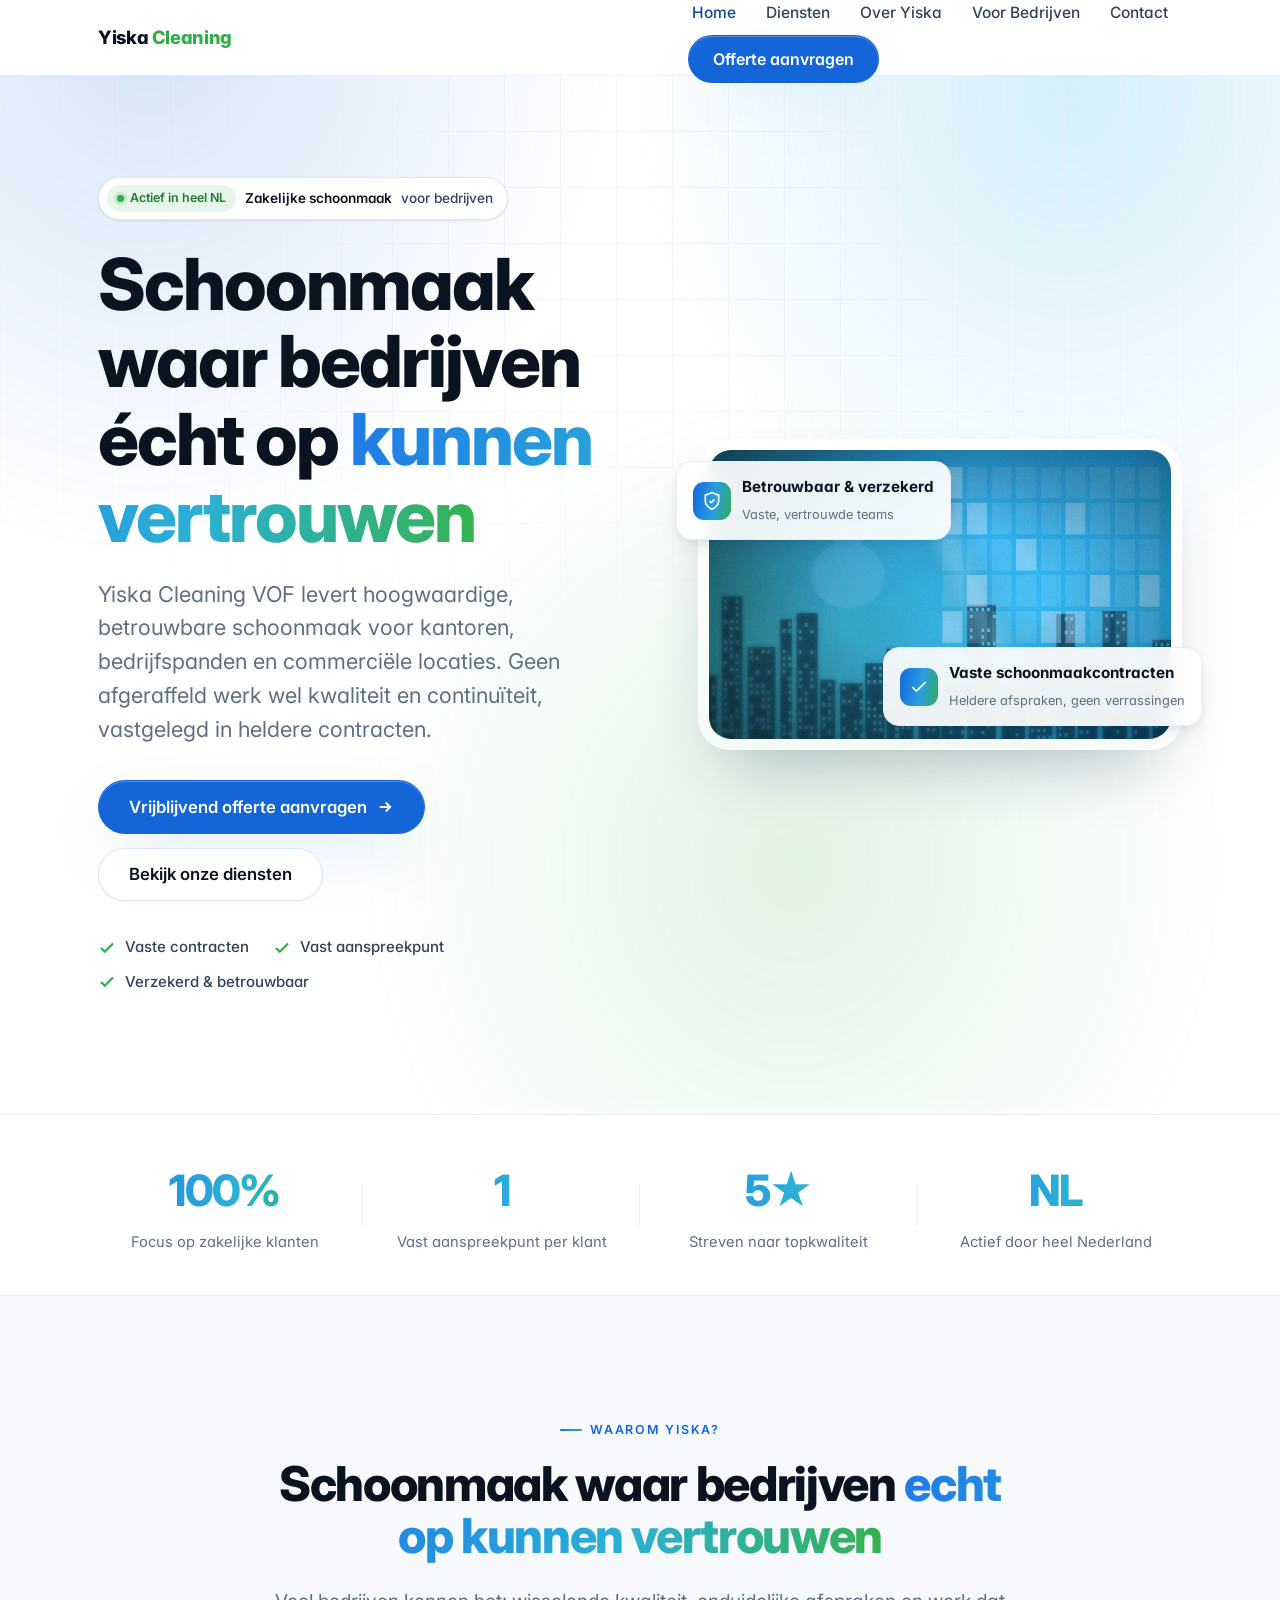
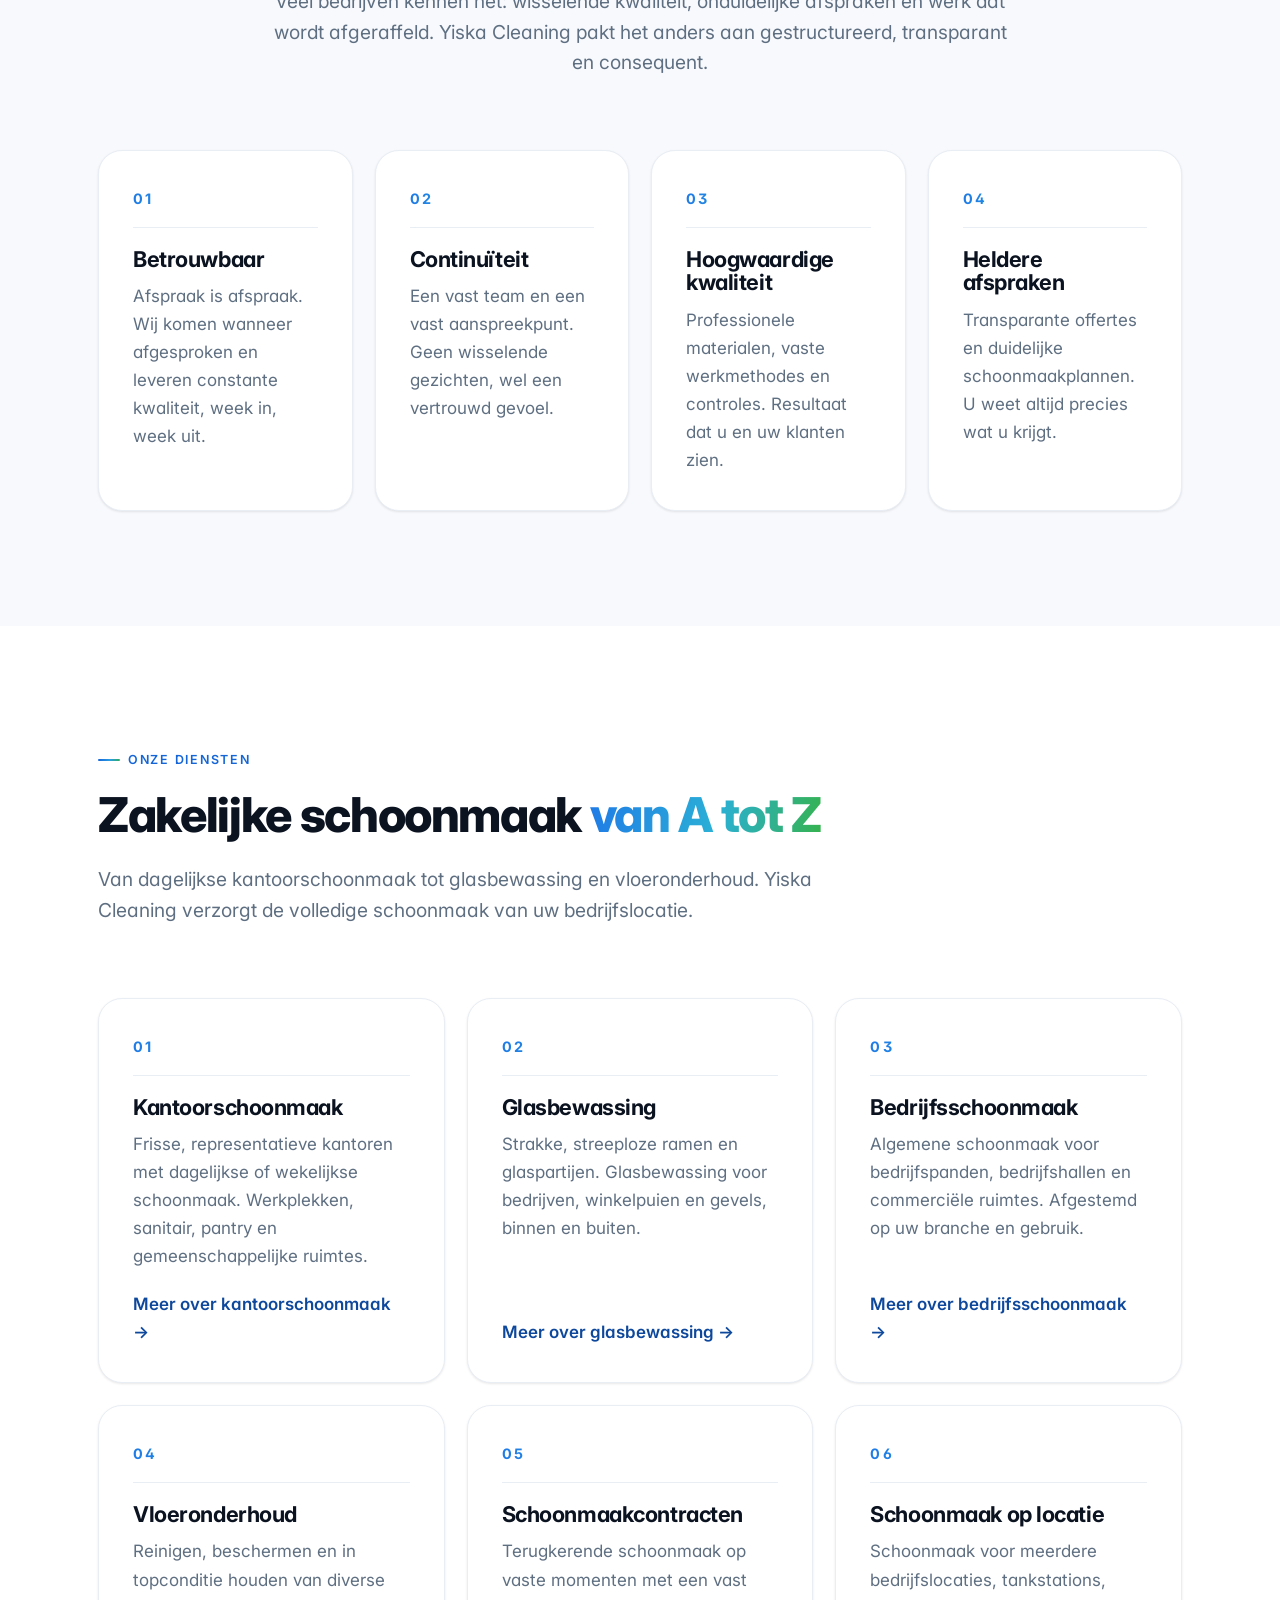
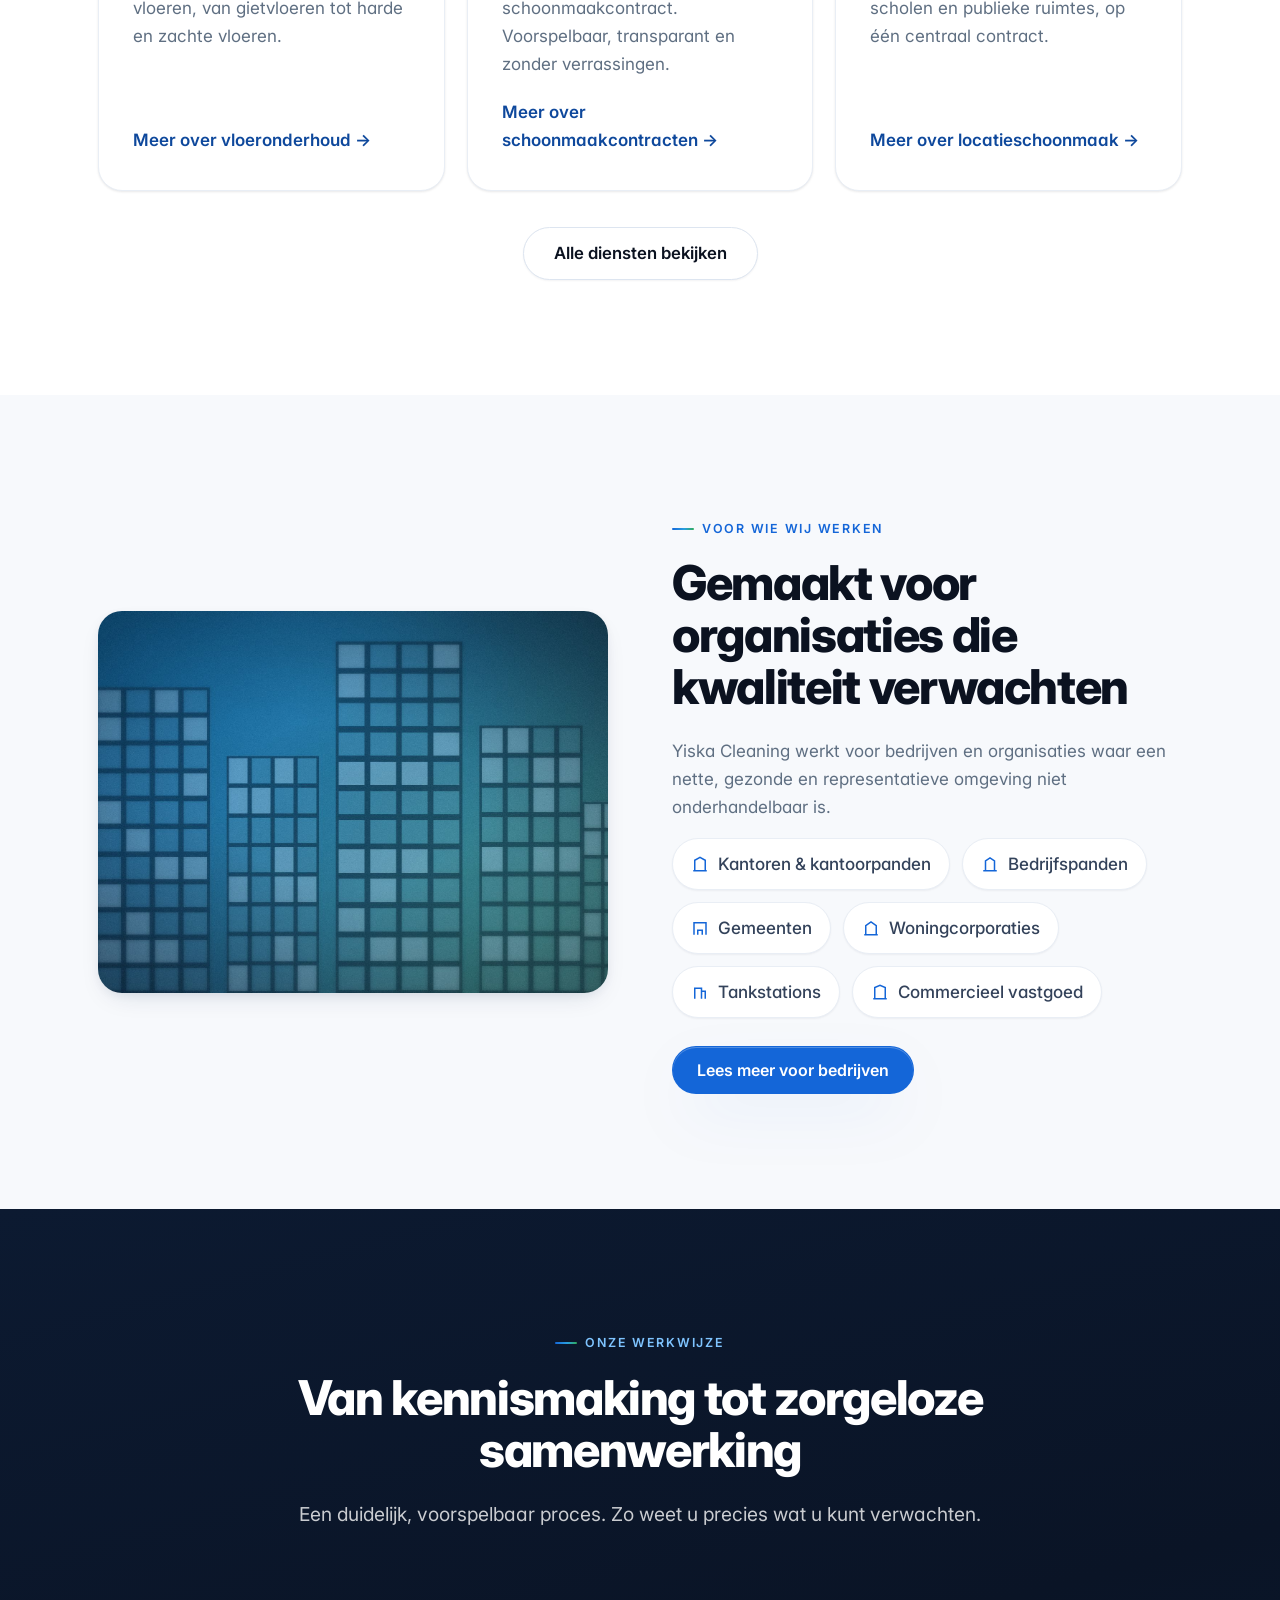
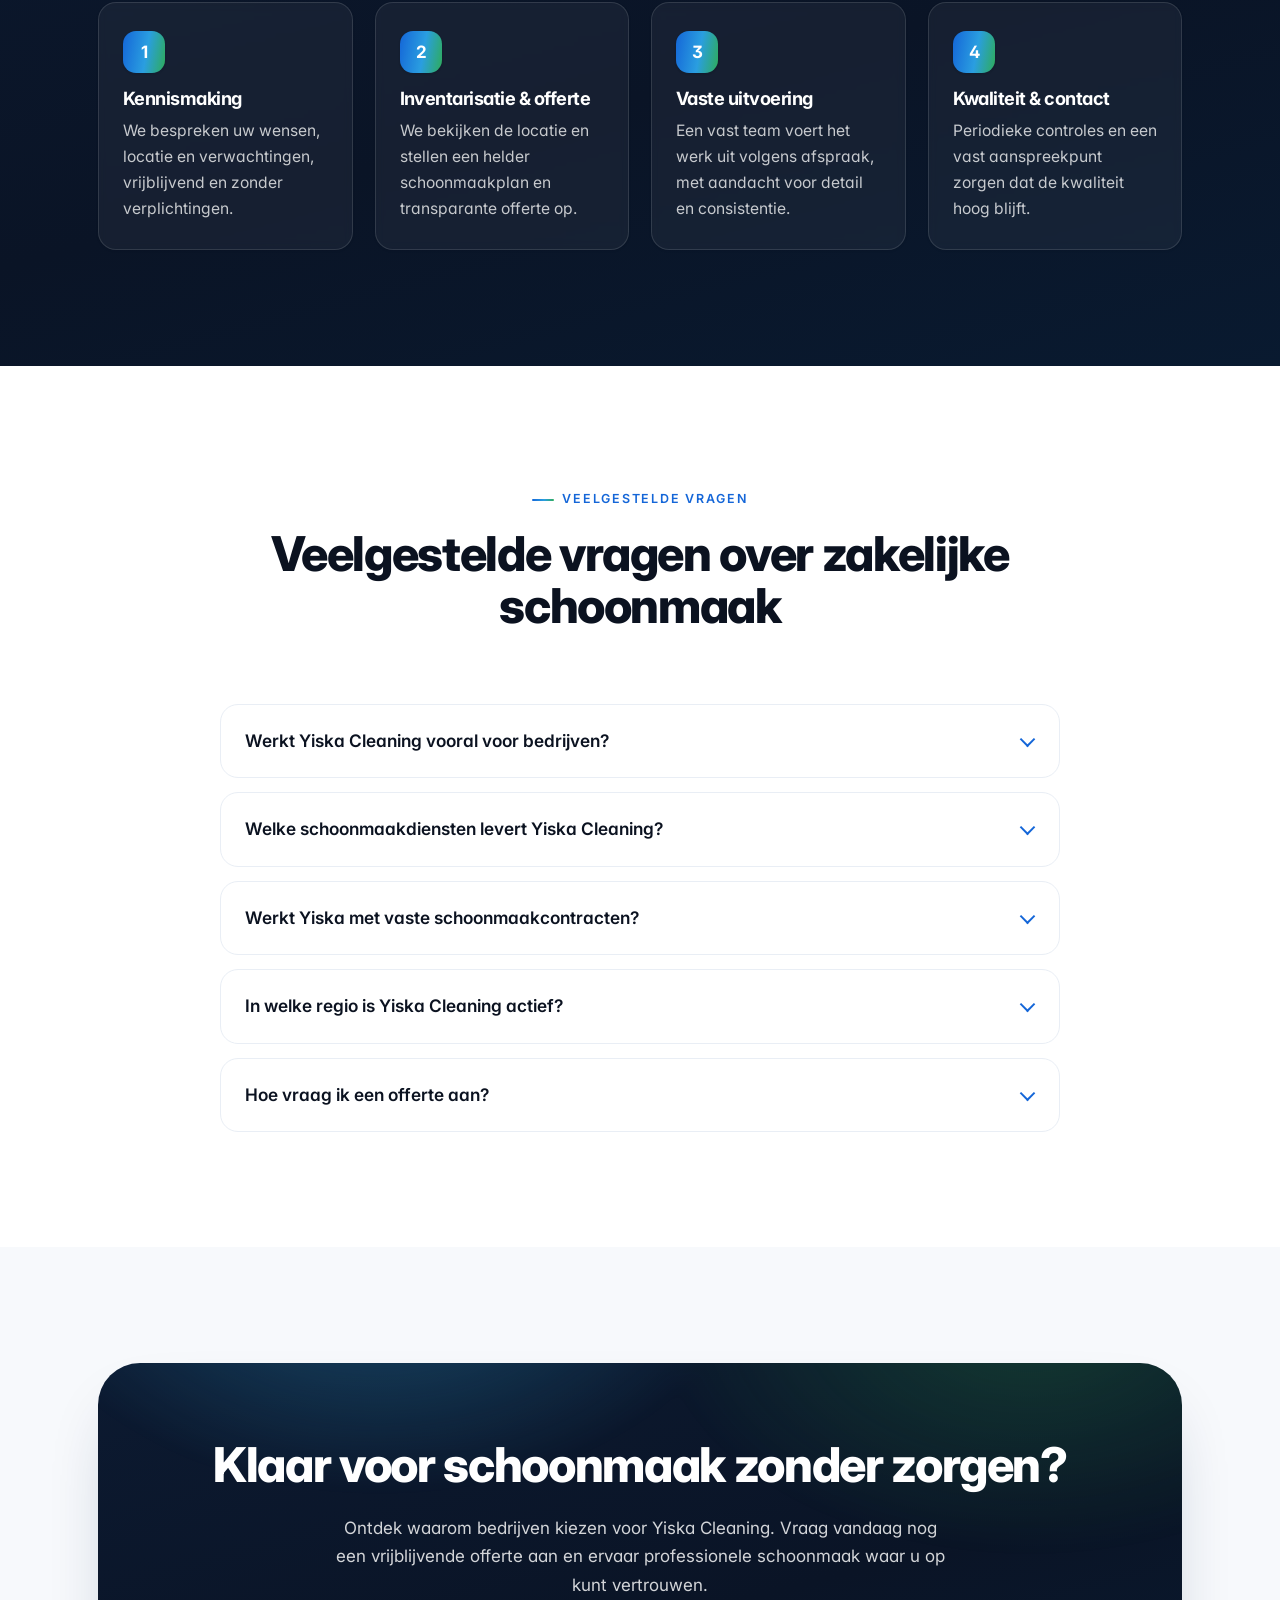
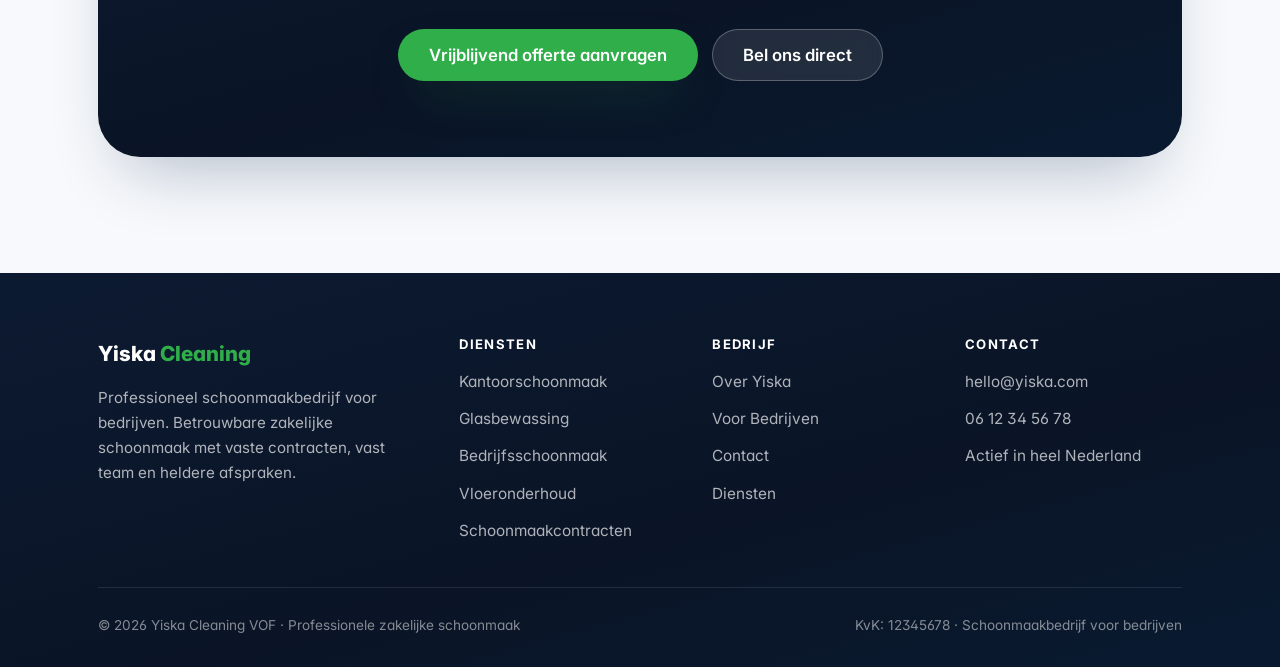
==== index.html @ 1f6ccd26 "Homepage: iconloze, premium redesign van Waarom Yiska + Onze Diensten - Alle iconen, illustraties en" ====
<!DOCTYPE html>
<html lang="nl">
<head>
  <meta charset="utf-8" />
  <meta name="viewport" content="width=device-width, initial-scale=1" />
  <script>document.documentElement.classList.add("js")</script>
  <title>Yiska Cleaning VOF | Professioneel schoonmaakbedrijf voor bedrijven</title>
  <meta name="description" content="Yiska Cleaning VOF is een professioneel schoonmaakbedrijf voor bedrijven. Betrouwbare kantoorschoonmaak, glasbewassing en zakelijke schoonmaak met vaste schoonmaakcontracten. Geen afgeraffeld werk, gewoon kwaliteit waar bedrijven op kunnen vertrouwen." />
  <link rel="canonical" href="https://yiska.com/" />
  <meta name="robots" content="index, follow" />
  <meta name="theme-color" content="#06223d" />

  <!-- Open Graph / social -->
  <meta property="og:type" content="website" />
  <meta property="og:locale" content="nl_NL" />
  <meta property="og:site_name" content="Yiska Cleaning VOF" />
  <meta property="og:title" content="Yiska Cleaning VOF | Professioneel schoonmaakbedrijf voor bedrijven" />
  <meta property="og:description" content="Betrouwbare zakelijke schoonmaak voor kantoren, bedrijfspanden en commerciële locaties. Kantoorschoonmaak, glasbewassing en vaste schoonmaakcontracten." />
  <meta property="og:url" content="https://yiska.com/" />
  <meta property="og:image" content="https://yiska.com/assets/images/logo.png" />
  <meta name="twitter:card" content="summary_large_image" />

  <link rel="icon" href="assets/images/favicon.svg" type="image/svg+xml" />
  <link rel="icon" href="assets/images/favicon.ico" sizes="any" />
  <link rel="apple-touch-icon" href="assets/images/apple-touch-icon.png" />
  <link rel="preconnect" href="https://fonts.googleapis.com" />
  <link rel="preconnect" href="https://fonts.gstatic.com" crossorigin />
  <link rel="stylesheet" href="https://fonts.googleapis.com/css2?family=Inter:wght@400;500;600;700;800&display=swap" />
  <link rel="stylesheet" href="assets/css/styles.css" />

  <!-- Structured data: cleaning company (LocalBusiness) -->
  <script type="application/ld+json">
  {
    "@context": "https://schema.org",
    "@type": "CleaningService",
    "@id": "https://yiska.com/#organization",
    "name": "Yiska Cleaning VOF",
    "alternateName": "Yiska Cleaning",
    "description": "Professioneel schoonmaakbedrijf voor bedrijven. Yiska Cleaning VOF verzorgt kantoorschoonmaak, glasbewassing, bedrijfsschoonmaak en vaste schoonmaakcontracten voor kantoren, bedrijfspanden, gemeenten, woningcorporaties en tankstations.",
    "url": "https://yiska.com/",
    "logo": "https://yiska.com/assets/images/logo.png",
    "image": "https://yiska.com/assets/images/logo.png",
    "email": "hello@yiska.com",
    "telephone": "+31612345678",
    "priceRange": "€€",
    "areaServed": { "@type": "Country", "name": "Nederland" },
    "knowsLanguage": ["nl"],
    "address": {
      "@type": "PostalAddress",
      "addressCountry": "NL",
      "addressLocality": "Nederland"
    },
    "serviceType": [
      "Kantoorschoonmaak",
      "Glasbewassing",
      "Bedrijfsschoonmaak",
      "Schoonmaakcontract",
      "Zakelijke schoonmaak"
    ],
    "hasOfferCatalog": {
      "@type": "OfferCatalog",
      "name": "Zakelijke schoonmaakdiensten",
      "itemListElement": [
        { "@type": "Offer", "itemOffered": { "@type": "Service", "name": "Kantoorschoonmaak" } },
        { "@type": "Offer", "itemOffered": { "@type": "Service", "name": "Glasbewassing voor bedrijven" } },
        { "@type": "Offer", "itemOffered": { "@type": "Service", "name": "Bedrijfsschoonmaak" } },
        { "@type": "Offer", "itemOffered": { "@type": "Service", "name": "Vaste schoonmaakcontracten" } }
      ]
    }
  }
  </script>

  <!-- Structured data: FAQ -->
  <script type="application/ld+json">
  {
    "@context": "https://schema.org",
    "@type": "FAQPage",
    "mainEntity": [
      {
        "@type": "Question",
        "name": "Werkt Yiska Cleaning vooral voor bedrijven?",
        "acceptedAnswer": { "@type": "Answer", "text": "Ja. Yiska Cleaning VOF is gespecialiseerd in zakelijke schoonmaak. Wij werken voor kantoren, bedrijfspanden, gemeenten, woningcorporaties, tankstations en commerciële locaties die structurele, betrouwbare schoonmaak nodig hebben." }
      },
      {
        "@type": "Question",
        "name": "Welke schoonmaakdiensten levert Yiska Cleaning?",
        "acceptedAnswer": { "@type": "Answer", "text": "Onze kerndiensten zijn kantoorschoonmaak, glasbewassing voor bedrijven, algemene bedrijfsschoonmaak, vloeronderhoud en terugkerende schoonmaak op basis van een vast schoonmaakcontract." }
      },
      {
        "@type": "Question",
        "name": "Werkt Yiska met vaste schoonmaakcontracten?",
        "acceptedAnswer": { "@type": "Answer", "text": "Ja. Wij richten ons op langdurige samenwerkingen met vaste schoonmaakcontracten, een vast aanspreekpunt en een vast team, zodat de kwaliteit en continuïteit gewaarborgd blijven." }
      },
      {
        "@type": "Question",
        "name": "In welke regio is Yiska Cleaning actief?",
        "acceptedAnswer": { "@type": "Answer", "text": "Yiska Cleaning VOF is actief in heel Nederland en bedient bedrijven en organisaties op meerdere locaties. Neem contact op voor de beschikbaarheid in uw regio." }
      },
      {
        "@type": "Question",
        "name": "Hoe vraag ik een offerte aan bij Yiska Cleaning?",
        "acceptedAnswer": { "@type": "Answer", "text": "U vraagt vrijblijvend een offerte aan via het contactformulier, per e-mail of telefonisch. Wij plannen een gratis inventarisatie op locatie en stellen een passend schoonmaakplan en heldere offerte op." }
      }
    ]
  }
  </script>
</head>
<body>
  <a class="skip-link" href="#main">Direct naar inhoud</a>

  <!-- ===== Header ===== -->
  <header class="site-header">
    <nav class="nav container" aria-label="Hoofdnavigatie">
      <a class="nav__brand" href="index.html" aria-label="Yiska Cleaning VOF, home">
        <img src="assets/images/logo.png" alt="Yiska Cleaning VOF, schoonmaakbedrijf voor bedrijven" data-fallback="#brand-fb" decoding="async" />
        <span class="nav__brand-fallback" id="brand-fb" style="display:none">Yiska <span>Cleaning</span></span>
      </a>
      <button class="nav__toggle" aria-expanded="false" aria-controls="nav-menu" aria-label="Menu openen">
        <span></span><span></span><span></span>
      </button>
      <div class="nav__menu" id="nav-menu">
        <ul class="nav__links">
          <li><a href="index.html" aria-current="page">Home</a></li>
          <li><a href="diensten.html">Diensten</a></li>
          <li><a href="over-yiska.html">Over Yiska</a></li>
          <li><a href="voor-bedrijven.html">Voor Bedrijven</a></li>
          <li><a href="contact.html">Contact</a></li>
        </ul>
        <div class="nav__cta"><a class="btn btn--primary" href="contact.html">Offerte aanvragen</a></div>
      </div>
    </nav>
  </header>

  <main id="main">
    <!-- ===== Hero ===== -->
    <section class="hero">
      <div class="container hero__grid">
        <div class="hero__copy reveal">
          <span class="badge"><span class="badge__dot">Actief in heel NL</span> <b>Zakelijke schoonmaak</b> voor bedrijven</span>
          <h1 class="hero__title">Schoonmaak waar bedrijven écht op <span class="grad-text">kunnen vertrouwen</span></h1>
          <p class="hero__sub">Yiska Cleaning VOF levert hoogwaardige, betrouwbare schoonmaak voor kantoren, bedrijfspanden en commerciële locaties. Geen afgeraffeld werk wel kwaliteit en continuïteit, vastgelegd in heldere contracten.</p>
          <div class="hero__cta btn-row">
            <a class="btn btn--primary btn--lg" href="contact.html">Vrijblijvend offerte aanvragen <svg class="arrow" width="18" height="18" viewBox="0 0 24 24" fill="none" stroke="currentColor" stroke-width="2.4"><path d="M5 12h14M13 6l6 6-6 6"/></svg></a>
            <a class="btn btn--ghost btn--lg" href="diensten.html">Bekijk onze diensten</a>
          </div>
          <ul class="hero__trust">
            <li><svg width="18" height="18" viewBox="0 0 24 24" fill="none" stroke="currentColor" stroke-width="3"><path d="M20 6 9 17l-5-5"/></svg> Vaste contracten</li>
            <li><svg width="18" height="18" viewBox="0 0 24 24" fill="none" stroke="currentColor" stroke-width="3"><path d="M20 6 9 17l-5-5"/></svg> Vast aanspreekpunt</li>
            <li><svg width="18" height="18" viewBox="0 0 24 24" fill="none" stroke="currentColor" stroke-width="3"><path d="M20 6 9 17l-5-5"/></svg> Verzekerd &amp; betrouwbaar</li>
          </ul>
        </div>
        <div class="hero__media reveal" data-delay="1">
          <div class="hero__frame media">
            <!-- TEMPORARY IMAGE - REPLACE WITH FINAL YISKA PHOTO -->
            <img src="assets/images/hero-placeholder.jpg" alt="Professionele zakelijke schoonmaak door Yiska Cleaning, glasbewassing en gevelonderhoud" data-fallback="#hero-ph" width="1920" height="1200" />
            <div class="ph" id="hero-ph" role="img" aria-label="Glasbewassing door Yiska Cleaning">
              <div class="ph__inner">
                <svg class="ph__drop" viewBox="0 0 24 24" fill="currentColor"><path d="M12 2s7 7.6 7 12.5A7 7 0 0 1 5 14.5C5 9.6 12 2 12 2z"/></svg>
                <span class="ph__label">Glasbewassing voor bedrijven</span>
              </div>
            </div>
          </div>
          <div class="float-chip float-chip--tl">
            <span class="ic"><svg width="20" height="20" viewBox="0 0 24 24" fill="none" stroke="currentColor" stroke-width="2"><path d="M12 22s8-4 8-10V5l-8-3-8 3v7c0 6 8 10 8 10z"/><path d="m9 12 2 2 4-4"/></svg></span>
            <div><strong>Betrouwbaar &amp; verzekerd</strong><span>Vaste, vertrouwde teams</span></div>
          </div>
          <div class="float-chip float-chip--br">
            <span class="ic"><svg width="20" height="20" viewBox="0 0 24 24" fill="none" stroke="currentColor" stroke-width="2"><path d="M20 6 9 17l-5-5"/></svg></span>
            <div><strong>Vaste schoonmaakcontracten</strong><span>Heldere afspraken, geen verrassingen</span></div>
          </div>
        </div>
      </div>
    </section>

    <!-- ===== Trust bar ===== -->
    <section class="trustbar" aria-label="Yiska in cijfers">
      <div class="container trustbar__grid">
        <div class="reveal"><div class="trustbar__num">100%</div><div class="trustbar__label">Focus op zakelijke klanten</div></div>
        <div class="reveal"><div class="trustbar__num">1</div><div class="trustbar__label">Vast aanspreekpunt per klant</div></div>
        <div class="reveal"><div class="trustbar__num">5★</div><div class="trustbar__label">Streven naar topkwaliteit</div></div>
        <div class="reveal"><div class="trustbar__num">NL</div><div class="trustbar__label">Actief door heel Nederland</div></div>
      </div>
    </section>

    <!-- ===== Waarom Yiska ===== -->
    <section class="section section--soft" aria-labelledby="waarom-h">
      <div class="container">
        <div class="section-head center reveal">
          <span class="eyebrow">Waarom Yiska?</span>
          <h2 id="waarom-h">Schoonmaak waar bedrijven <span class="grad-text">echt op kunnen vertrouwen</span></h2>
          <p class="lead">Veel bedrijven kennen het: wisselende kwaliteit, onduidelijke afspraken en werk dat wordt afgeraffeld. Yiska Cleaning pakt het anders aan gestructureerd, transparant en consequent.</p>
        </div>
        <div class="grid grid--4">
          <article class="card card--index reveal">
            <span class="card__index">01</span>
            <h3>Betrouwbaar</h3>
            <p>Afspraak is afspraak. Wij komen wanneer afgesproken en leveren constante kwaliteit, week in, week uit.</p>
          </article>
          <article class="card card--index reveal" data-delay="1">
            <span class="card__index">02</span>
            <h3>Continuïteit</h3>
            <p>Een vast team en een vast aanspreekpunt. Geen wisselende gezichten, wel een vertrouwd gevoel.</p>
          </article>
          <article class="card card--index reveal" data-delay="2">
            <span class="card__index">03</span>
            <h3>Hoogwaardige kwaliteit</h3>
            <p>Professionele materialen, vaste werkmethodes en controles. Resultaat dat u en uw klanten zien.</p>
          </article>
          <article class="card card--index reveal" data-delay="3">
            <span class="card__index">04</span>
            <h3>Heldere afspraken</h3>
            <p>Transparante offertes en duidelijke schoonmaakplannen. U weet altijd precies wat u krijgt.</p>
          </article>
        </div>
      </div>
    </section>

    <!-- ===== Diensten overzicht ===== -->
    <section class="section" aria-labelledby="diensten-h">
      <div class="container">
        <div class="section-head reveal">
          <span class="eyebrow">Onze diensten</span>
          <h2 id="diensten-h">Zakelijke schoonmaak <span class="grad-text">van A tot Z</span></h2>
          <p class="lead">Van dagelijkse kantoorschoonmaak tot glasbewassing en vloeronderhoud. Yiska Cleaning verzorgt de volledige schoonmaak van uw bedrijfslocatie.</p>
        </div>
        <div class="grid grid--3">
          <article class="card card--index reveal">
            <span class="card__index">01</span>
            <h3>Kantoorschoonmaak</h3>
            <p>Frisse, representatieve kantoren met dagelijkse of wekelijkse schoonmaak. Werkplekken, sanitair, pantry en gemeenschappelijke ruimtes.</p>
            <p class="card__more"><a href="diensten.html#kantoorschoonmaak">Meer over kantoorschoonmaak →</a></p>
          </article>
          <article class="card card--index reveal" data-delay="1">
            <span class="card__index">02</span>
            <h3>Glasbewassing</h3>
            <p>Strakke, streeploze ramen en glaspartijen. Glasbewassing voor bedrijven, winkelpuien en gevels, binnen en buiten.</p>
            <p class="card__more"><a href="diensten.html#glasbewassing">Meer over glasbewassing →</a></p>
          </article>
          <article class="card card--index reveal" data-delay="2">
            <span class="card__index">03</span>
            <h3>Bedrijfsschoonmaak</h3>
            <p>Algemene schoonmaak voor bedrijfspanden, bedrijfshallen en commerciële ruimtes. Afgestemd op uw branche en gebruik.</p>
            <p class="card__more"><a href="diensten.html#bedrijfsschoonmaak">Meer over bedrijfsschoonmaak →</a></p>
          </article>
          <article class="card card--index reveal">
            <span class="card__index">04</span>
            <h3>Vloeronderhoud</h3>
            <p>Reinigen, beschermen en in topconditie houden van diverse vloeren, van gietvloeren tot harde en zachte vloeren.</p>
            <p class="card__more"><a href="diensten.html#vloeronderhoud">Meer over vloeronderhoud →</a></p>
          </article>
          <article class="card card--index reveal" data-delay="1">
            <span class="card__index">05</span>
            <h3>Schoonmaakcontracten</h3>
            <p>Terugkerende schoonmaak op vaste momenten met een vast schoonmaakcontract. Voorspelbaar, transparant en zonder verrassingen.</p>
            <p class="card__more"><a href="diensten.html#schoonmaakcontract">Meer over schoonmaakcontracten →</a></p>
          </article>
          <article class="card card--index reveal" data-delay="2">
            <span class="card__index">06</span>
            <h3>Schoonmaak op locatie</h3>
            <p>Schoonmaak voor meerdere bedrijfslocaties, tankstations, scholen en publieke ruimtes, op één centraal contract.</p>
            <p class="card__more"><a href="diensten.html#locaties">Meer over locatieschoonmaak →</a></p>
          </article>
        </div>
        <div class="btn-row center" style="margin-top:36px"><a class="btn btn--ghost btn--lg" href="diensten.html">Alle diensten bekijken</a></div>
      </div>
    </section>

    <!-- ===== Voor wie (clients) ===== -->
    <section class="section section--soft" aria-labelledby="voorwie-h">
      <div class="container split">
        <div class="split__media media reveal">
          <!-- TEMPORARY IMAGE - REPLACE WITH FINAL YISKA PHOTO -->
          <img src="assets/images/commercial-cleaning-placeholder.jpg" alt="Schoongemaakte en onderhouden bedrijfsruimte door Yiska Cleaning" data-fallback="#voorwie-ph" />
          <div class="ph" id="voorwie-ph" role="img" aria-label="Vloeronderhoud door Yiska Cleaning">
            <div class="ph__inner">
              <svg class="ph__drop" viewBox="0 0 24 24" fill="currentColor"><path d="M12 2s7 7.6 7 12.5A7 7 0 0 1 5 14.5C5 9.6 12 2 12 2z"/></svg>
              <span class="ph__label">Vloeronderhoud &amp; bedrijfsschoonmaak</span>

            </div>
          </div>
        </div>
        <div class="split__copy reveal">
          <span class="eyebrow">Voor wie wij werken</span>
          <h2 id="voorwie-h">Gemaakt voor organisaties die kwaliteit verwachten</h2>
          <p class="text-muted">Yiska Cleaning werkt voor bedrijven en organisaties waar een nette, gezonde en representatieve omgeving niet onderhandelbaar is.</p>
          <div class="pills" style="margin-top:8px">
            <span class="pill"><svg width="18" height="18" viewBox="0 0 24 24" fill="none" stroke="currentColor" stroke-width="2"><path d="M3 21h18M5 21V7l7-4 7 4v14"/></svg> Kantoren &amp; kantoorpanden</span>
            <span class="pill"><svg width="18" height="18" viewBox="0 0 24 24" fill="none" stroke="currentColor" stroke-width="2"><path d="M3 21h18M6 21V8l6-4 6 4v13"/></svg> Bedrijfspanden</span>
            <span class="pill"><svg width="18" height="18" viewBox="0 0 24 24" fill="none" stroke="currentColor" stroke-width="2"><path d="M4 21V5h16v16M9 21v-6h6v6"/></svg> Gemeenten</span>
            <span class="pill"><svg width="18" height="18" viewBox="0 0 24 24" fill="none" stroke="currentColor" stroke-width="2"><path d="M3 21h18M5 21V9l7-5 7 5v12"/></svg> Woningcorporaties</span>
            <span class="pill"><svg width="18" height="18" viewBox="0 0 24 24" fill="none" stroke="currentColor" stroke-width="2"><path d="M5 21V7h9v14M14 11h5v10"/></svg> Tankstations</span>
            <span class="pill"><svg width="18" height="18" viewBox="0 0 24 24" fill="none" stroke="currentColor" stroke-width="2"><path d="M3 21h18M5 21V6l7-3 7 3v15"/></svg> Commercieel vastgoed</span>
          </div>
          <div class="btn-row" style="margin-top:28px"><a class="btn btn--primary" href="voor-bedrijven.html">Lees meer voor bedrijven</a></div>
        </div>
      </div>
    </section>

    <!-- ===== Proces ===== -->
    <section class="section section--navy" aria-labelledby="proces-h">
      <div class="container">
        <div class="section-head center reveal">
          <span class="eyebrow">Onze werkwijze</span>
          <h2 id="proces-h">Van kennismaking tot zorgeloze samenwerking</h2>
          <p class="lead">Een duidelijk, voorspelbaar proces. Zo weet u precies wat u kunt verwachten.</p>
        </div>
        <div class="steps steps--row">
          <div class="step reveal"><div class="step__num">1</div><h3>Kennismaking</h3><p>We bespreken uw wensen, locatie en verwachtingen, vrijblijvend en zonder verplichtingen.</p></div>
          <div class="step reveal"><div class="step__num">2</div><h3>Inventarisatie &amp; offerte</h3><p>We bekijken de locatie en stellen een helder schoonmaakplan en transparante offerte op.</p></div>
          <div class="step reveal"><div class="step__num">3</div><h3>Vaste uitvoering</h3><p>Een vast team voert het werk uit volgens afspraak, met aandacht voor detail en consistentie.</p></div>
          <div class="step reveal"><div class="step__num">4</div><h3>Kwaliteit &amp; contact</h3><p>Periodieke controles en een vast aanspreekpunt zorgen dat de kwaliteit hoog blijft.</p></div>
        </div>
      </div>
    </section>

    <!-- ===== FAQ ===== -->
    <section class="section" aria-labelledby="faq-h">
      <div class="container">
        <div class="section-head center reveal">
          <span class="eyebrow">Veelgestelde vragen</span>
          <h2 id="faq-h">Veelgestelde vragen over zakelijke schoonmaak</h2>
        </div>
        <div class="faq reveal" style="margin-inline:auto">
          <details>
            <summary>Werkt Yiska Cleaning vooral voor bedrijven?</summary>
            <p>Ja. Yiska Cleaning VOF is gespecialiseerd in zakelijke schoonmaak. Wij werken voor kantoren, bedrijfspanden, gemeenten, woningcorporaties, tankstations en commerciële locaties die structurele, betrouwbare schoonmaak nodig hebben.</p>
          </details>
          <details>
            <summary>Welke schoonmaakdiensten levert Yiska Cleaning?</summary>
            <p>Onze kerndiensten zijn kantoorschoonmaak, glasbewassing voor bedrijven, algemene bedrijfsschoonmaak, vloeronderhoud en terugkerende schoonmaak op basis van een vast schoonmaakcontract.</p>
          </details>
          <details>
            <summary>Werkt Yiska met vaste schoonmaakcontracten?</summary>
            <p>Ja. Wij richten ons op langdurige samenwerkingen met vaste schoonmaakcontracten, een vast aanspreekpunt en een vast team, zodat kwaliteit en continuïteit gewaarborgd blijven.</p>
          </details>
          <details>
            <summary>In welke regio is Yiska Cleaning actief?</summary>
            <p>Yiska Cleaning VOF is actief in heel Nederland en bedient bedrijven en organisaties op meerdere locaties. Neem contact op voor de beschikbaarheid in uw regio.</p>
          </details>
          <details>
            <summary>Hoe vraag ik een offerte aan?</summary>
            <p>U vraagt vrijblijvend een offerte aan via het contactformulier, per e-mail of telefonisch. Wij plannen een gratis inventarisatie op locatie en stellen een passend schoonmaakplan met heldere offerte op.</p>
          </details>
        </div>
      </div>
    </section>

    <!-- ===== CTA ===== -->
    <section class="section section--soft">
      <div class="container">
        <div class="cta-band reveal">
          <h2>Klaar voor schoonmaak zonder zorgen?</h2>
          <p>Ontdek waarom bedrijven kiezen voor Yiska Cleaning. Vraag vandaag nog een vrijblijvende offerte aan en ervaar professionele schoonmaak waar u op kunt vertrouwen.</p>
          <div class="btn-row">
            <a class="btn btn--accent btn--lg" href="contact.html">Vrijblijvend offerte aanvragen</a>
            <a class="btn btn--light btn--lg" href="tel:+31612345678">Bel ons direct</a>
          </div>
        </div>
      </div>
    </section>
  </main>

  <!-- ===== Footer ===== -->
  <footer class="site-footer">
    <div class="container">
      <div class="footer__grid">
        <div class="footer__brand">
          <img src="assets/images/logo.png" alt="Yiska Cleaning VOF logo" data-fallback="#footer-fb" loading="lazy" decoding="async" />
          <div class="footer__brand-fallback" id="footer-fb" style="display:none">Yiska <span>Cleaning</span></div>
          <p>Professioneel schoonmaakbedrijf voor bedrijven. Betrouwbare zakelijke schoonmaak met vaste contracten, vast team en heldere afspraken.</p>
        </div>
        <div class="footer">
          <h4>Diensten</h4>
          <ul>
            <li><a href="diensten.html#kantoorschoonmaak">Kantoorschoonmaak</a></li>
            <li><a href="diensten.html#glasbewassing">Glasbewassing</a></li>
            <li><a href="diensten.html#bedrijfsschoonmaak">Bedrijfsschoonmaak</a></li>
            <li><a href="diensten.html#vloeronderhoud">Vloeronderhoud</a></li>
            <li><a href="diensten.html#schoonmaakcontract">Schoonmaakcontracten</a></li>
          </ul>
        </div>
        <div class="footer">
          <h4>Bedrijf</h4>
          <ul>
            <li><a href="over-yiska.html">Over Yiska</a></li>
            <li><a href="voor-bedrijven.html">Voor Bedrijven</a></li>
            <li><a href="contact.html">Contact</a></li>
            <li><a href="diensten.html">Diensten</a></li>
          </ul>
        </div>
        <div class="footer">
          <h4>Contact</h4>
          <ul>
            <li><a href="mailto:hello@yiska.com">hello@yiska.com</a></li>
            <li><a href="tel:+31612345678">06 12 34 56 78</a></li>
            <li>Actief in heel Nederland</li>
          </ul>
        </div>
      </div>
      <div class="footer__bottom">
        <span>© <span id="year">2026</span> Yiska Cleaning VOF · Professionele zakelijke schoonmaak</span>
        <span>KvK: 12345678 · Schoonmaakbedrijf voor bedrijven</span>
      </div>
    </div>
  </footer>

  <script src="assets/js/main.js" defer></script>
</body>
</html>
---- assets/css/styles.css ----
/* ==========================================================================
   Yiska Cleaning VOF — Design System v2
   Premium modern SaaS aesthetic (Astro / Linear / Stripe / Apple inspired)
   Pure CSS, no build step. Class system shared across all pages.
   ========================================================================== */

/* ----- Tokens ----- */
:root {
  /* Surfaces */
  --bg: #ffffff;
  --bg-soft: #f7f9fc;
  --bg-tint: #eef4fc;
  --bg-dark: #0a1426;
  --bg-dark-2: #0d1e3a;

  /* Ink */
  --ink: #0b1220;
  --ink-2: #33425a;
  --muted: #5f6f82;
  --muted-2: #8a99ab;

  /* Lines */
  --line: #e9eef5;
  --line-2: #dde5f0;

  /* Brand */
  --brand: #1466d8;
  --brand-600: #1159c0;
  --brand-700: #0e489c;
  --brand-400: #3f8aef;
  --brand-100: #e7f0fd;
  --cyan: #34b6ec;
  --green: #2fae4a;
  --green-100: #e6f7ea;

  /* Signature gradients (zacht, niet schreeuwerig) */
  --grad-brand: linear-gradient(100deg, #1466d8 0%, #2a9ee0 55%, #2fae4a 105%);
  --grad-text: linear-gradient(100deg, #1f7ae6, #2bb0d6 55%, #36b24d);
  --grad-dark: linear-gradient(165deg, #0c1a31 0%, #0a1426 60%, #091a30 100%);

  /* Shadows */
  --sh-xs: 0 1px 2px rgba(11, 18, 32, .05);
  --sh-sm: 0 1px 3px rgba(11, 18, 32, .06), 0 1px 2px rgba(11, 18, 32, .04);
  --sh-md: 0 10px 28px -12px rgba(13, 38, 76, .18), 0 3px 8px rgba(13, 38, 76, .05);
  --sh-lg: 0 34px 70px -28px rgba(13, 38, 76, .32);
  --sh-glow: 0 24px 60px -22px rgba(20, 102, 216, .5);

  /* Radii */
  --r-xs: 9px;
  --r-sm: 13px;
  --r-md: 18px;
  --r-lg: 24px;
  --r-xl: 32px;
  --r-2xl: 42px;

  /* Type */
  --font: "Inter", -apple-system, BlinkMacSystemFont, "Segoe UI", Roboto,
    "Helvetica Neue", Arial, sans-serif;

  /* Layout */
  --maxw: 1180px;
  --maxw-wide: 1320px;
  --gut: clamp(20px, 5vw, 48px);
  --nav-h: 74px;
}

/* ----- Reset ----- */
*, *::before, *::after { box-sizing: border-box; }
html { scroll-behavior: smooth; -webkit-text-size-adjust: 100%; scroll-padding-top: 90px; }
body {
  margin: 0;
  font-family: var(--font);
  color: var(--ink);
  background: var(--bg);
  font-size: 17px;
  line-height: 1.65;
  font-feature-settings: "cv11", "ss01";
  -webkit-font-smoothing: antialiased;
  text-rendering: optimizeLegibility;
}
img { max-width: 100%; display: block; }
a { color: var(--brand); text-decoration: none; }

h1, h2, h3, h4 {
  margin: 0 0 .5em;
  line-height: 1.08;
  letter-spacing: -0.028em;
  color: var(--ink);
  font-weight: 700;
}
h1 { font-size: clamp(2.5rem, 5.6vw, 4.5rem); font-weight: 800; }
h2 { font-size: clamp(1.95rem, 3.8vw, 3rem); font-weight: 800; }
h3 { font-size: clamp(1.2rem, 1.9vw, 1.45rem); }
p { margin: 0 0 1em; }

::selection { background: var(--brand-100); color: var(--brand-700); }
:focus-visible { outline: 3px solid var(--brand-400); outline-offset: 3px; border-radius: 6px; }

/* ----- Layout helpers ----- */
.container { width: 100%; max-width: var(--maxw); margin-inline: auto; padding-inline: var(--gut); }
.container--wide { max-width: var(--maxw-wide); }

.section { position: relative; padding-block: clamp(64px, 9vw, 140px); }
.section--soft { background: var(--bg-soft); }
.section--tint { background: linear-gradient(180deg, var(--bg-tint), #fff); }
.section--navy { background: var(--grad-dark); color: #fff; }
.section--navy h2, .section--navy h3 { color: #fff; }

.eyebrow {
  display: inline-flex; align-items: center; gap: 8px;
  font-size: .78rem; font-weight: 600; letter-spacing: .14em; text-transform: uppercase;
  color: var(--brand); margin-bottom: 18px;
}
.eyebrow::before { content: ""; width: 22px; height: 2px; border-radius: 2px; background: var(--grad-brand); }
.section--navy .eyebrow { color: #7fc4ff; }

.section-head { max-width: 740px; margin-bottom: clamp(40px, 6vw, 72px); }
.section-head.center { margin-inline: auto; text-align: center; }
.section-head.center .eyebrow { justify-content: center; }
.lead { font-size: clamp(1.08rem, 1.5vw, 1.3rem); color: var(--muted); line-height: 1.6; }
.section--navy .lead { color: rgba(255, 255, 255, .78); }
.text-muted { color: var(--muted); }
.grad-text {
  background: var(--grad-text); -webkit-background-clip: text; background-clip: text;
  -webkit-text-fill-color: transparent; color: transparent;
}

.skip-link { position: absolute; left: -999px; top: 8px; background: var(--ink); color: #fff; padding: 10px 16px; border-radius: 10px; z-index: 1000; }
.skip-link:focus { left: 12px; color: #fff; }

/* ==========================================================================
   Buttons
   ========================================================================== */
.btn {
  --_bg: var(--brand);
  display: inline-flex; align-items: center; justify-content: center; gap: 9px;
  font: inherit; font-size: 1rem; font-weight: 600; line-height: 1;
  padding: 15px 24px; border-radius: 999px; border: 1px solid transparent;
  cursor: pointer; white-space: nowrap;
  transition: transform .18s cubic-bezier(.2,.8,.2,1), box-shadow .25s ease, background .2s, color .2s, border-color .2s;
}
.btn svg { transition: transform .2s ease; }
.btn:hover svg.arrow { transform: translateX(3px); }
.btn:active { transform: translateY(1px) scale(.99); }

.btn--primary {
  background: var(--brand); color: #fff;
  box-shadow: var(--sh-glow), inset 0 1px 0 rgba(255, 255, 255, .25);
}
.btn--primary:hover { background: var(--brand-600); color: #fff; transform: translateY(-2px); }

.btn--accent { background: var(--green); color: #fff; box-shadow: 0 20px 50px -22px rgba(47, 174, 74, .6); }
.btn--accent:hover { color: #fff; transform: translateY(-2px); filter: brightness(1.04); }

.btn--ghost { background: #fff; color: var(--ink); border-color: var(--line-2); box-shadow: var(--sh-xs); }
.btn--ghost:hover { border-color: var(--brand-400); color: var(--brand-700); transform: translateY(-2px); }

.btn--light { background: rgba(255, 255, 255, .1); color: #fff; border-color: rgba(255, 255, 255, .26); backdrop-filter: blur(6px); }
.btn--light:hover { background: rgba(255, 255, 255, .18); color: #fff; }

.btn--lg { padding: 17px 30px; font-size: 1.05rem; }
.btn--block { width: 100%; }
.btn-row { display: flex; flex-wrap: wrap; gap: 14px; }
.btn-row.center { justify-content: center; }

.link-arrow { display: inline-flex; align-items: center; gap: 6px; font-weight: 600; }
.link-arrow svg { transition: transform .2s ease; }
.link-arrow:hover svg { transform: translateX(4px); }

/* ==========================================================================
   Header / nav
   ========================================================================== */
.site-header { position: sticky; top: 0; z-index: 100; transition: background .3s, box-shadow .3s, border-color .3s; border-bottom: 1px solid transparent; }
.site-header.is-scrolled {
  background: rgba(255, 255, 255, .72);
  backdrop-filter: saturate(180%) blur(20px);
  -webkit-backdrop-filter: saturate(180%) blur(20px);
  border-bottom-color: var(--line);
}
.nav { display: flex; align-items: center; gap: 22px; height: var(--nav-h); }
.nav__brand { display: flex; align-items: center; margin-right: auto; }
.nav__brand img { height: 46px; width: auto; max-width: 190px; display: block; }
@media (max-width: 480px) { .nav__brand img { height: 40px; max-width: 150px; } }
.nav__brand-fallback { font-weight: 800; font-size: 1.15rem; letter-spacing: -.02em; color: var(--ink); }
.nav__brand-fallback span { color: var(--green); }

.nav__links { display: flex; align-items: center; gap: 2px; list-style: none; margin: 0; padding: 0; }
.nav__links a { position: relative; display: inline-block; padding: 9px 14px; border-radius: 10px; font-size: .97rem; font-weight: 500; color: var(--ink-2); transition: color .2s, background .2s; }
.nav__links a:hover { color: var(--ink); background: var(--bg-soft); }
.nav__links a[aria-current="page"] { color: var(--brand-700); }
.nav__cta { margin-left: 10px; }

.nav__toggle { display: none; flex-direction: column; gap: 5px; background: none; border: 0; cursor: pointer; padding: 10px; }
.nav__toggle span { width: 24px; height: 2px; background: var(--ink); border-radius: 2px; transition: transform .25s, opacity .2s; }
.nav__toggle[aria-expanded="true"] span:nth-child(1) { transform: translateY(7px) rotate(45deg); }
.nav__toggle[aria-expanded="true"] span:nth-child(2) { opacity: 0; }
.nav__toggle[aria-expanded="true"] span:nth-child(3) { transform: translateY(-7px) rotate(-45deg); }

@media (max-width: 920px) {
  .site-header { background: rgba(255,255,255,.85); backdrop-filter: saturate(180%) blur(18px); -webkit-backdrop-filter: saturate(180%) blur(18px); border-bottom-color: var(--line); }
  .nav__toggle { display: flex; }
  .nav__menu {
    position: fixed; inset: var(--nav-h) 0 auto 0; background: #fff;
    border-bottom: 1px solid var(--line); flex-direction: column; align-items: stretch; gap: 0;
    padding: 14px var(--gut) 26px; box-shadow: var(--sh-md);
    transform: translateY(-14px); opacity: 0; pointer-events: none; transition: opacity .22s, transform .22s;
  }
  .nav__menu.open { transform: translateY(0); opacity: 1; pointer-events: auto; }
  .nav__links { flex-direction: column; align-items: stretch; }
  .nav__links a { padding: 14px 8px; border-radius: 10px; border-bottom: 1px solid var(--line); font-size: 1.05rem; }
  .nav__cta { margin: 14px 0 0; }
  .nav__cta .btn { width: 100%; }
}

/* ==========================================================================
   Hero (home)
   ========================================================================== */
.hero { position: relative; overflow: hidden; isolation: isolate; }
.hero::before {
  content: ""; position: absolute; inset: -20% -10% auto -10%; height: 120%; z-index: -2;
  background:
    radial-gradient(40% 55% at 78% 18%, rgba(52, 182, 236, .22), transparent 70%),
    radial-gradient(42% 60% at 18% 12%, rgba(20, 102, 216, .18), transparent 72%),
    radial-gradient(40% 55% at 60% 80%, rgba(47, 174, 74, .14), transparent 70%);
  filter: blur(8px);
}
.hero::after {
  content: ""; position: absolute; inset: 0; z-index: -1;
  background-image: linear-gradient(var(--line) 1px, transparent 1px), linear-gradient(90deg, var(--line) 1px, transparent 1px);
  background-size: 56px 56px;
  -webkit-mask-image: radial-gradient(120% 80% at 50% 0%, #000 35%, transparent 75%);
  mask-image: radial-gradient(120% 80% at 50% 0%, #000 35%, transparent 75%);
  opacity: .5;
}
.hero__grid { display: grid; grid-template-columns: 1.05fr .95fr; gap: clamp(32px, 5vw, 72px); align-items: center; padding-block: clamp(56px, 8vw, 120px); }
.hero__title { margin-bottom: 22px; }
.hero__sub { font-size: clamp(1.12rem, 1.7vw, 1.4rem); color: var(--muted); max-width: 40ch; line-height: 1.55; }
.hero__cta { margin-top: 34px; }
.hero__trust { margin-top: 34px; display: flex; flex-wrap: wrap; gap: 10px 24px; list-style: none; padding: 0; }
.hero__trust li { display: flex; align-items: center; gap: 9px; font-size: .94rem; font-weight: 500; color: var(--ink-2); }
.hero__trust svg { flex: none; color: var(--green); }

.badge {
  display: inline-flex; align-items: center; gap: 9px;
  padding: 7px 14px 7px 8px; border-radius: 999px;
  background: #fff; border: 1px solid var(--line-2); box-shadow: var(--sh-sm);
  font-size: .85rem; font-weight: 500; color: var(--ink-2); margin-bottom: 26px;
}
.badge b { color: var(--ink); font-weight: 600; }
.badge .badge__dot { display: inline-flex; align-items: center; gap: 6px; padding: 3px 10px; border-radius: 999px; background: var(--green-100); color: #1f7a32; font-weight: 600; font-size: .78rem; }
.badge .badge__dot::before { content: ""; width: 7px; height: 7px; border-radius: 50%; background: var(--green); box-shadow: 0 0 0 3px rgba(47,174,74,.2); }

/* Framed hero media */
.hero__media { position: relative; }
.hero__frame {
  position: relative; border-radius: var(--r-xl); padding: 10px;
  background: linear-gradient(160deg, rgba(255,255,255,.8), rgba(255,255,255,.35));
  border: 1px solid rgba(255, 255, 255, .7);
  box-shadow: var(--sh-lg); backdrop-filter: blur(8px);
}
.hero__frame img { width: 100%; height: 100%; max-height: 540px; object-fit: cover; border-radius: calc(var(--r-xl) - 10px); }
.hero__frame .ph { border-radius: calc(var(--r-xl) - 10px); }
.float-chip {
  position: absolute; display: flex; align-items: center; gap: 11px;
  background: rgba(255, 255, 255, .92); backdrop-filter: blur(10px);
  border: 1px solid var(--line); border-radius: 16px; padding: 12px 16px; box-shadow: var(--sh-md);
}
.float-chip .ic { width: 38px; height: 38px; flex: none; border-radius: 11px; display: grid; place-items: center; background: var(--grad-brand); color: #fff; }
.float-chip strong { display: block; font-size: .95rem; color: var(--ink); }
.float-chip span { font-size: .8rem; color: var(--muted); }
.float-chip--tl { top: 22px; left: -22px; }
.float-chip--br { bottom: 24px; right: -20px; }
@media (max-width: 860px) {
  .hero__grid { grid-template-columns: 1fr; }
  .hero__media { order: -1; }
  .hero__frame img { max-height: 380px; }
  .float-chip--tl { left: 10px; }
  .float-chip--br { right: 10px; }
}
@media (max-width: 480px) { .float-chip { display: none; } }

/* ==========================================================================
   Page hero (interior pages)
   ========================================================================== */
.page-hero { position: relative; overflow: hidden; background: var(--grad-dark); color: #fff; padding-block: clamp(72px, 10vw, 132px); isolation: isolate; }
.page-hero::before {
  content: ""; position: absolute; inset: -30% -10% auto auto; width: 60%; height: 150%; z-index: -1;
  background: radial-gradient(45% 50% at 80% 25%, rgba(52,182,236,.3), transparent 70%),
    radial-gradient(40% 50% at 95% 60%, rgba(47,174,74,.2), transparent 72%);
  filter: blur(6px);
}
.page-hero::after {
  content: ""; position: absolute; inset: 0; z-index: -1;
  background-image: linear-gradient(rgba(255,255,255,.05) 1px, transparent 1px), linear-gradient(90deg, rgba(255,255,255,.05) 1px, transparent 1px);
  background-size: 54px 54px;
  -webkit-mask-image: radial-gradient(100% 100% at 50% 0, #000, transparent 80%);
  mask-image: radial-gradient(100% 100% at 50% 0, #000, transparent 80%);
}
.page-hero h1 { color: #fff; max-width: 18ch; }
.page-hero .lead { color: rgba(255, 255, 255, .8); max-width: 62ch; }
.page-hero .eyebrow { color: #7fc4ff; }
.page-hero .badge { background: rgba(255,255,255,.08); border-color: rgba(255,255,255,.16); color: rgba(255,255,255,.85); }
.page-hero .badge b { color: #fff; }

/* Breadcrumb */
.crumbs { font-size: .87rem; color: var(--muted); padding-block: 18px; }
.crumbs ol { list-style: none; display: flex; flex-wrap: wrap; gap: 8px; margin: 0; padding: 0; }
.crumbs li::after { content: "/"; margin-left: 8px; color: var(--muted-2); }
.crumbs li:last-child::after { content: ""; }
.crumbs a { color: var(--muted); }
.crumbs [aria-current="page"] { color: var(--ink-2); }

/* ==========================================================================
   Stats strip
   ========================================================================== */
.trustbar { border-top: 1px solid var(--line); border-bottom: 1px solid var(--line); background: #fff; }
.trustbar__grid { display: grid; grid-template-columns: repeat(4, 1fr); gap: 24px; padding-block: 40px; }
.trustbar__grid > div { text-align: center; position: relative; }
.trustbar__grid > div:not(:last-child)::after { content: ""; position: absolute; right: -12px; top: 50%; transform: translateY(-50%); height: 42px; width: 1px; background: var(--line); }
.trustbar__num { font-size: clamp(1.9rem, 3.4vw, 2.7rem); font-weight: 800; letter-spacing: -.04em; background: var(--grad-text); -webkit-background-clip: text; background-clip: text; -webkit-text-fill-color: transparent; }
.trustbar__label { font-size: .92rem; color: var(--muted); margin-top: 4px; }
@media (max-width: 680px) { .trustbar__grid { grid-template-columns: repeat(2, 1fr); gap: 32px 16px; } .trustbar__grid > div::after { display: none; } }

/* ==========================================================================
   Card / bento grids
   ========================================================================== */
.grid { display: grid; gap: 22px; }
.grid--2 { grid-template-columns: repeat(2, 1fr); }
.grid--3 { grid-template-columns: repeat(3, 1fr); }
.grid--4 { grid-template-columns: repeat(4, 1fr); }
@media (max-width: 980px) { .grid--4 { grid-template-columns: repeat(2, 1fr); } .grid--3 { grid-template-columns: repeat(2, 1fr); } }
@media (max-width: 620px) { .grid--2, .grid--3, .grid--4 { grid-template-columns: 1fr; } }

.card {
  position: relative; background: #fff; border: 1px solid var(--line);
  border-radius: var(--r-lg); padding: 30px; box-shadow: var(--sh-sm);
  transition: transform .25s cubic-bezier(.2,.8,.2,1), box-shadow .25s, border-color .25s;
  overflow: hidden;
}
.card::before {
  content: ""; position: absolute; inset: 0; border-radius: inherit; padding: 1px;
  background: linear-gradient(140deg, rgba(20,102,216,.5), rgba(47,174,74,.4));
  -webkit-mask: linear-gradient(#000 0 0) content-box, linear-gradient(#000 0 0);
  -webkit-mask-composite: xor; mask-composite: exclude;
  opacity: 0; transition: opacity .25s;
}
.card:hover { transform: translateY(-5px); box-shadow: var(--sh-md); }
.card:hover::before { opacity: 1; }
.card h3 { margin-bottom: .35em; }
.card p:last-child { margin-bottom: 0; }
.card__icon {
  width: 54px; height: 54px; border-radius: 15px; display: grid; place-items: center;
  background: linear-gradient(160deg, var(--brand-100), #fff); color: var(--brand);
  border: 1px solid var(--line); margin-bottom: 20px;
}
.card__icon--green { background: linear-gradient(160deg, var(--green-100), #fff); color: var(--green); }
.card .link-arrow { margin-top: 14px; }

/* Icon-free editorial cards (numbered, content-first) */
.card--index { padding: 36px 34px; display: flex; flex-direction: column; }
@media (max-width: 620px) { .card--index { padding: 30px 26px; } }
.card__index {
  display: block; font-size: .9rem; font-weight: 700; letter-spacing: .16em;
  background: var(--grad-text); -webkit-background-clip: text; background-clip: text; -webkit-text-fill-color: transparent;
  padding-bottom: 16px; margin-bottom: 20px; border-bottom: 1px solid var(--line);
}
.card--index h3 { font-size: clamp(1.25rem, 1.7vw, 1.45rem); margin-bottom: .5em; letter-spacing: -.02em; }
.card--index p { color: var(--muted); margin: 0; }
.card--index .card__more { margin-top: auto; padding-top: 20px; font-weight: 600; }
.card--index .card__more a { color: var(--brand-700); }
.card--index .card__more a:hover { color: var(--brand); }

/* Why-list */
.why-list { list-style: none; margin: 0; padding: 0; display: grid; gap: 18px; }
.why-list li { display: flex; gap: 14px; align-items: flex-start; }
.why-list .tick { flex: none; width: 28px; height: 28px; border-radius: 9px; background: var(--green-100); color: var(--green); display: grid; place-items: center; margin-top: 2px; font-size: .9rem; }
.why-list strong { display: block; color: var(--ink); }
.why-list span { color: var(--muted); }

/* Split */
.split { display: grid; grid-template-columns: 1fr 1fr; gap: clamp(32px, 5vw, 72px); align-items: center; }
.split--reverse .split__media { order: 2; }
.split__media { position: relative; }
.split__media img { width: 100%; border-radius: var(--r-lg); box-shadow: var(--sh-md); object-fit: cover; aspect-ratio: 4 / 3; }
.split__media .ph { aspect-ratio: 4/3; }
@media (max-width: 860px) { .split { grid-template-columns: 1fr; } .split--reverse .split__media { order: -1; } }

/* Service detail block */
.service-block { display: grid; grid-template-columns: 1fr 1fr; gap: clamp(28px, 5vw, 64px); align-items: center; padding-block: clamp(40px, 6vw, 80px); }
.service-block + .service-block { border-top: 1px solid var(--line); }
.service-block:nth-child(even) .service-block__media { order: 2; }
.service-block__media { position: relative; }
.service-block__media img { width: 100%; border-radius: var(--r-lg); box-shadow: var(--sh-md); aspect-ratio: 3 / 2; object-fit: cover; }
.service-block__media .ph { aspect-ratio: 3/2; }
.service-block ul { margin: 22px 0 0; padding: 0; list-style: none; display: grid; gap: 11px; }
.service-block ul li { display: flex; gap: 11px; align-items: flex-start; color: var(--ink-2); }
.service-block ul .tick { flex: none; color: var(--green); margin-top: 4px; }
@media (max-width: 860px) { .service-block { grid-template-columns: 1fr; } .service-block:nth-child(even) .service-block__media { order: -1; } }

/* ==========================================================================
   Steps
   ========================================================================== */
.steps { display: grid; gap: 22px; }
.steps--row { grid-template-columns: repeat(4, 1fr); }
@media (max-width: 900px) { .steps--row { grid-template-columns: repeat(2, 1fr); } }
@media (max-width: 540px) { .steps--row { grid-template-columns: 1fr; } }
.step { position: relative; background: #fff; border: 1px solid var(--line); border-radius: var(--r-md); padding: 28px 24px; box-shadow: var(--sh-sm); }
.section--navy .step { background: rgba(255, 255, 255, .05); border-color: rgba(255, 255, 255, .12); backdrop-filter: blur(4px); }
.step__num { width: 42px; height: 42px; border-radius: 13px; background: var(--grad-brand); color: #fff; display: grid; place-items: center; font-weight: 700; margin-bottom: 16px; box-shadow: var(--sh-sm); }
.step h3 { font-size: 1.14rem; }
.step p { margin: 0; color: var(--muted); font-size: .98rem; }
.section--navy .step p { color: rgba(255, 255, 255, .76); }

/* ==========================================================================
   Pills / audience
   ========================================================================== */
.pills { display: flex; flex-wrap: wrap; gap: 12px; }
.pill { display: inline-flex; align-items: center; gap: 9px; background: #fff; border: 1px solid var(--line); border-radius: 999px; padding: 11px 18px; font-weight: 500; color: var(--ink-2); box-shadow: var(--sh-xs); transition: transform .2s, box-shadow .2s, border-color .2s; }
.pill:hover { transform: translateY(-2px); box-shadow: var(--sh-sm); border-color: var(--brand-400); }
.pill svg { color: var(--brand); }

/* ==========================================================================
   FAQ
   ========================================================================== */
.faq { display: grid; gap: 14px; max-width: 840px; }
.faq.center { margin-inline: auto; }
.faq details { background: #fff; border: 1px solid var(--line); border-radius: var(--r-md); padding: 2px 24px; transition: box-shadow .2s, border-color .2s; }
.faq details[open] { box-shadow: var(--sh-sm); border-color: var(--line-2); }
.faq summary { list-style: none; cursor: pointer; font-weight: 600; color: var(--ink); padding: 20px 36px 20px 0; position: relative; font-size: 1.08rem; }
.faq summary::-webkit-details-marker { display: none; }
.faq summary::after { content: ""; position: absolute; right: 2px; top: 50%; width: 11px; height: 11px; border-right: 2px solid var(--brand); border-bottom: 2px solid var(--brand); transform: translateY(-65%) rotate(45deg); transition: transform .25s; }
.faq details[open] summary::after { transform: translateY(-35%) rotate(225deg); }
.faq details > p { margin: 0 0 20px; color: var(--muted); }

/* ==========================================================================
   CTA band
   ========================================================================== */
.cta-band { position: relative; overflow: hidden; background: var(--grad-dark); color: #fff; border-radius: var(--r-2xl); padding: clamp(40px, 6vw, 76px); text-align: center; box-shadow: var(--sh-lg); isolation: isolate; }
.cta-band::before { content: ""; position: absolute; inset: -40% -10% auto -10%; height: 140%; z-index: -1; background: radial-gradient(40% 60% at 30% 10%, rgba(52,182,236,.32), transparent 70%), radial-gradient(40% 60% at 80% 20%, rgba(47,174,74,.24), transparent 72%); filter: blur(6px); }
.cta-band h2 { color: #fff; }
.cta-band p { color: rgba(255, 255, 255, .82); max-width: 56ch; margin-inline: auto; }
.cta-band .btn-row { justify-content: center; margin-top: 30px; }

/* ==========================================================================
   Contact
   ========================================================================== */
.contact-grid { display: grid; grid-template-columns: 1fr 1.12fr; gap: clamp(32px, 5vw, 60px); align-items: start; }
@media (max-width: 860px) { .contact-grid { grid-template-columns: 1fr; } }
.contact-list { list-style: none; margin: 0; padding: 0; display: grid; gap: 20px; }
.contact-list li { display: flex; gap: 15px; align-items: flex-start; }
.contact-list .ic { flex: none; width: 48px; height: 48px; border-radius: 14px; background: linear-gradient(160deg, var(--brand-100), #fff); color: var(--brand); border: 1px solid var(--line); display: grid; place-items: center; }
.contact-list strong { display: block; color: var(--ink); }
.contact-list a { color: var(--ink-2); }
.contact-list a:hover { color: var(--brand); }

.form-card { background: #fff; border: 1px solid var(--line); border-radius: var(--r-lg); padding: clamp(24px, 4vw, 40px); box-shadow: var(--sh-md); }
.field { margin-bottom: 18px; }
.field label { display: block; font-weight: 600; font-size: .92rem; margin-bottom: 7px; color: var(--ink); }
.field input, .field select, .field textarea {
  width: 100%; font: inherit; font-size: 1rem; color: var(--ink); padding: 13px 15px;
  border: 1px solid var(--line-2); border-radius: var(--r-sm); background: var(--bg-soft);
  transition: border-color .15s, box-shadow .15s, background .15s;
}
.field input:focus, .field select:focus, .field textarea:focus { outline: none; border-color: var(--brand-400); background: #fff; box-shadow: 0 0 0 4px rgba(20, 102, 216, .12); }
.field textarea { min-height: 130px; resize: vertical; }
.field-row { display: grid; grid-template-columns: 1fr 1fr; gap: 18px; }
@media (max-width: 540px) { .field-row { grid-template-columns: 1fr; } }
.form-note { font-size: .84rem; color: var(--muted); margin-top: 6px; }
.form-status { display: none; padding: 14px 16px; border-radius: var(--r-sm); margin-bottom: 18px; font-weight: 500; }
.form-status.show { display: block; }
.form-status.ok { background: var(--green-100); color: #1f6b29; }

/* ==========================================================================
   Footer
   ========================================================================== */
.site-footer { background: var(--grad-dark); color: rgba(255, 255, 255, .68); padding-block: 64px 30px; }
.site-footer a { color: rgba(255, 255, 255, .68); transition: color .2s; }
.site-footer a:hover { color: #fff; }
.footer__grid { display: grid; grid-template-columns: 1.5fr 1fr 1fr 1fr; gap: 36px; padding-bottom: 44px; border-bottom: 1px solid rgba(255, 255, 255, .1); }
@media (max-width: 820px) { .footer__grid { grid-template-columns: 1fr 1fr; gap: 32px; } }
@media (max-width: 480px) { .footer__grid { grid-template-columns: 1fr; } }
.footer__brand img { height: 56px; width: auto; max-width: 200px; margin-bottom: 18px; }
.footer__brand-fallback { font-weight: 800; font-size: 1.3rem; color: #fff; margin-bottom: 14px; }
.footer__brand-fallback span { color: var(--green); }
.footer__brand p { max-width: 34ch; font-size: .95rem; }
.footer h4 { color: #fff; font-size: .82rem; letter-spacing: .1em; text-transform: uppercase; margin-bottom: 18px; }
.footer ul { list-style: none; margin: 0; padding: 0; display: grid; gap: 12px; font-size: .96rem; }
.footer__bottom { display: flex; flex-wrap: wrap; gap: 12px; justify-content: space-between; padding-top: 26px; font-size: .85rem; color: rgba(255, 255, 255, .5); }

/* ==========================================================================
   Branded image placeholders (premium look until real photos load)
   ========================================================================== */
.media { position: relative; }
.ph {
  display: none; position: relative; width: 100%; height: 100%; min-height: 240px;
  border-radius: var(--r-lg); overflow: hidden; color: #fff;
  background: radial-gradient(120% 90% at 15% 10%, rgba(255,255,255,.16), transparent 55%), var(--grad-dark);
  box-shadow: var(--sh-md);
}
.ph::before { content: ""; position: absolute; inset: 0; background-image: radial-gradient(circle, rgba(255,255,255,.6) 1px, transparent 1.6px), radial-gradient(circle, rgba(255,255,255,.4) 1px, transparent 1.6px); background-size: 120px 120px, 70px 70px; background-position: 0 0, 40px 30px; opacity: .3; }
.ph__inner { position: absolute; inset: 0; display: flex; flex-direction: column; align-items: center; justify-content: center; text-align: center; gap: 12px; padding: 24px; }
.ph__drop { width: 54px; height: 54px; filter: drop-shadow(0 6px 14px rgba(0,0,0,.25)); }
.ph__label { font-weight: 600; font-size: .98rem; }
.hero__frame .ph { min-height: 360px; aspect-ratio: 4/3; }
.service-block__media .ph { aspect-ratio: 3/2; }

/* ==========================================================================
   Motion
   ========================================================================== */
/* Content is visible by default; only hidden/animated when JS is active (.js on <html>) */
.reveal { transition: opacity .7s cubic-bezier(.2,.8,.2,1), transform .7s cubic-bezier(.2,.8,.2,1); }
.js .reveal { opacity: 0; transform: translateY(22px); }
.js .reveal.in { opacity: 1; transform: none; }
.reveal[data-delay="1"] { transition-delay: .08s; }
.reveal[data-delay="2"] { transition-delay: .16s; }
.reveal[data-delay="3"] { transition-delay: .24s; }
@media (prefers-reduced-motion: reduce) { * { animation: none !important; transition: none !important; scroll-behavior: auto !important; } .js .reveal { opacity: 1; transform: none; } }

.mt-0 { margin-top: 0; }
.center { text-align: center; }
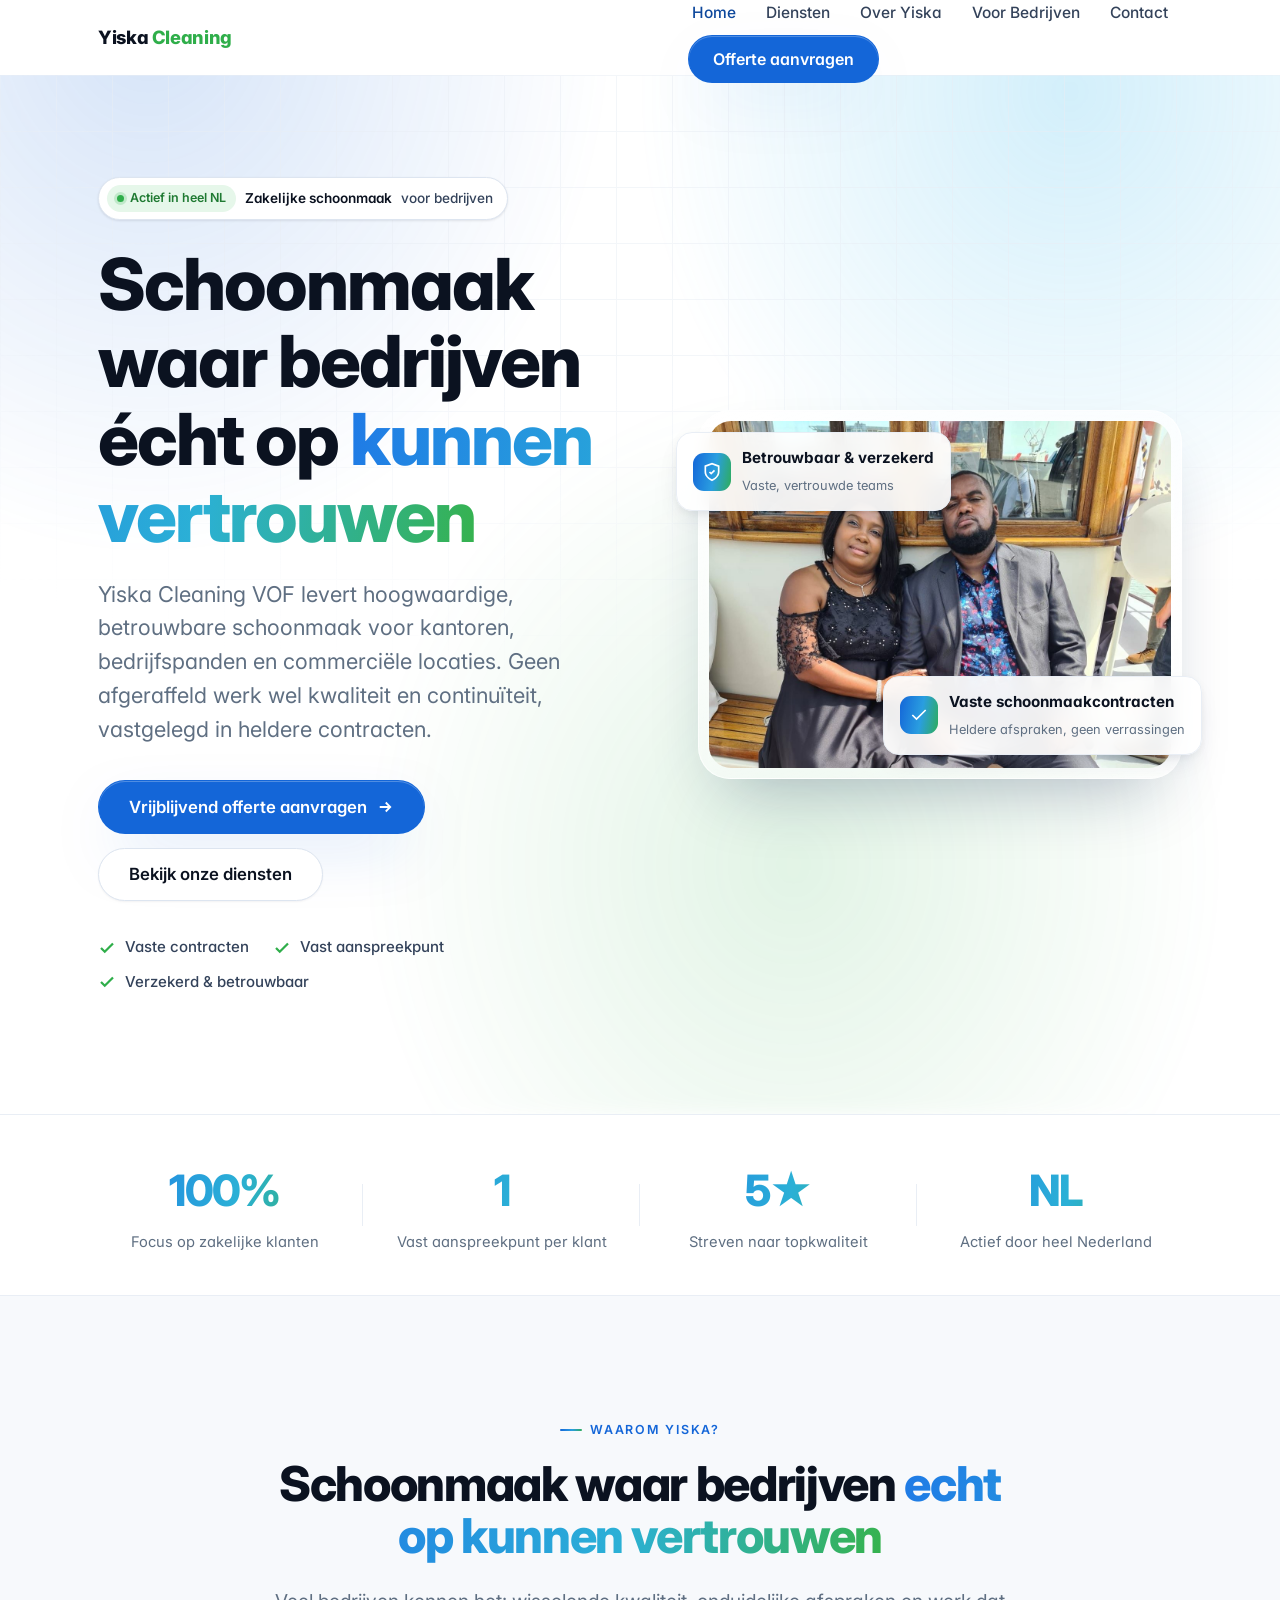
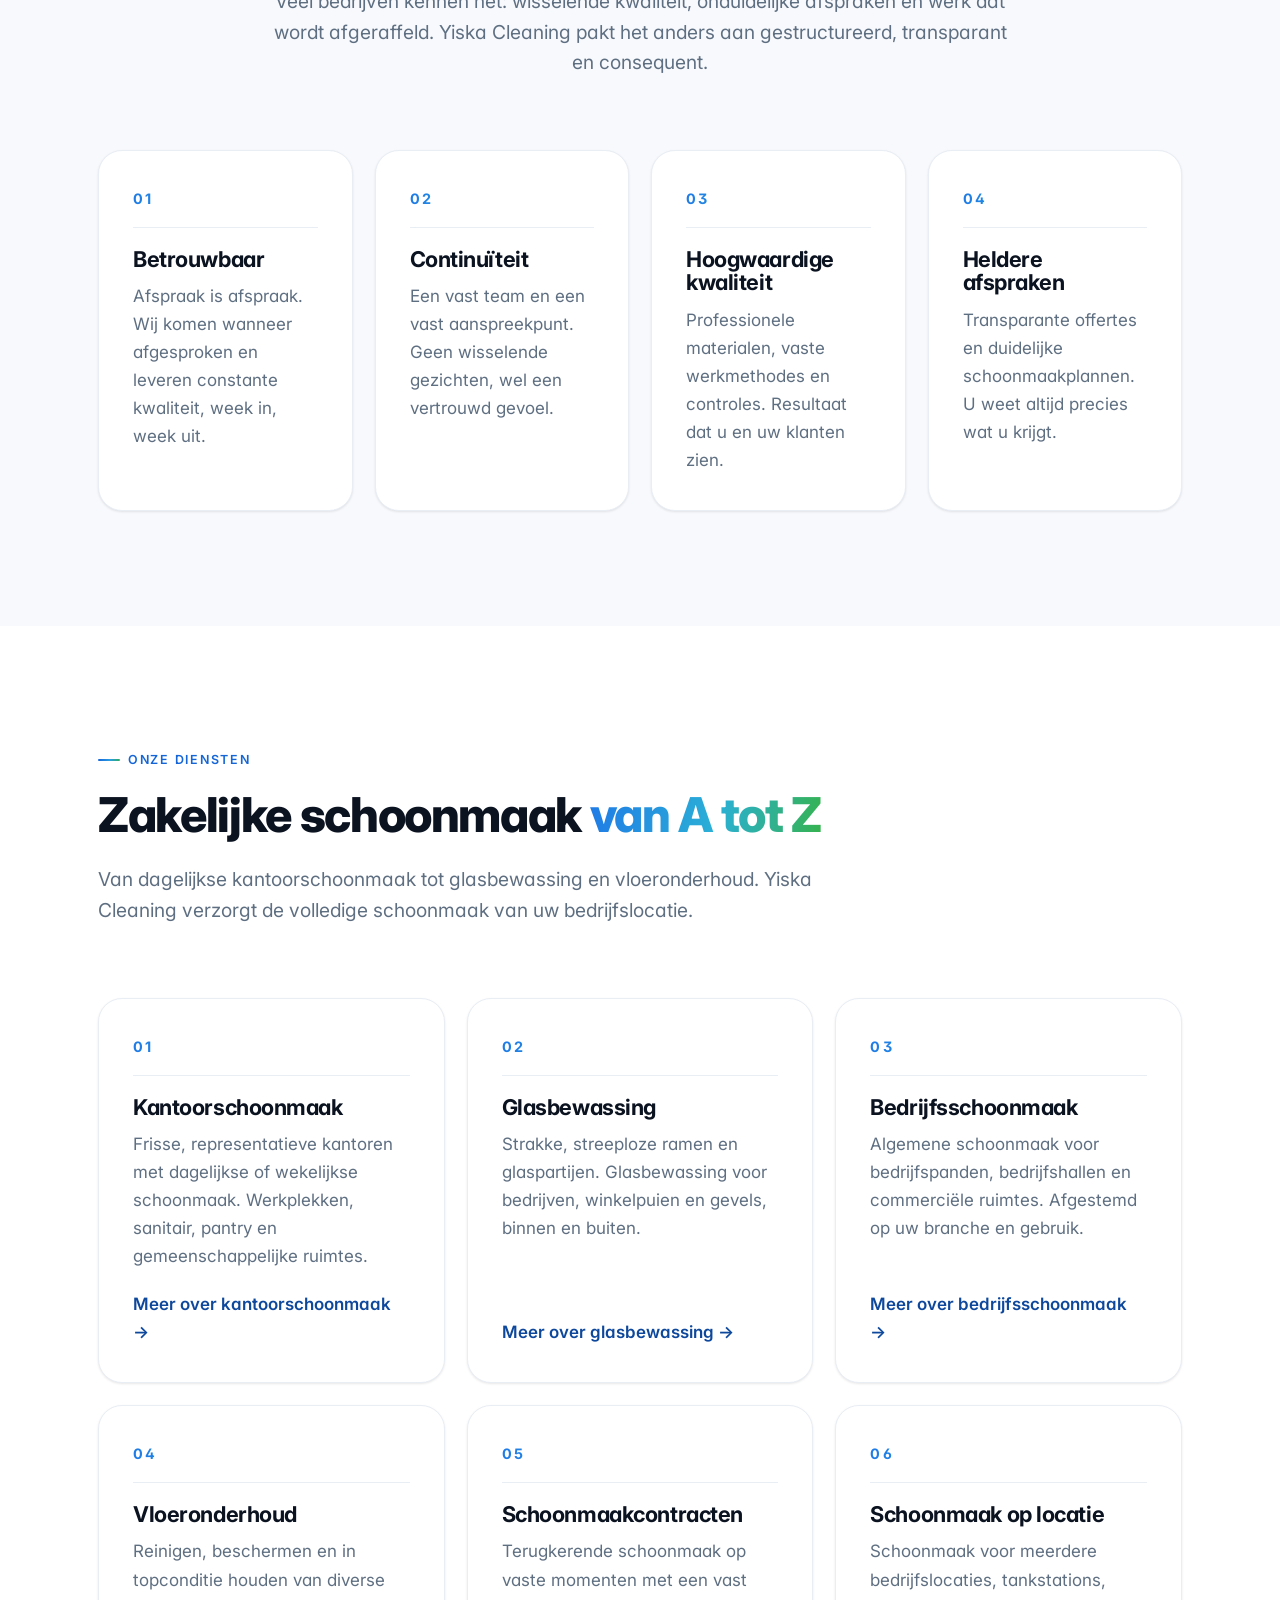
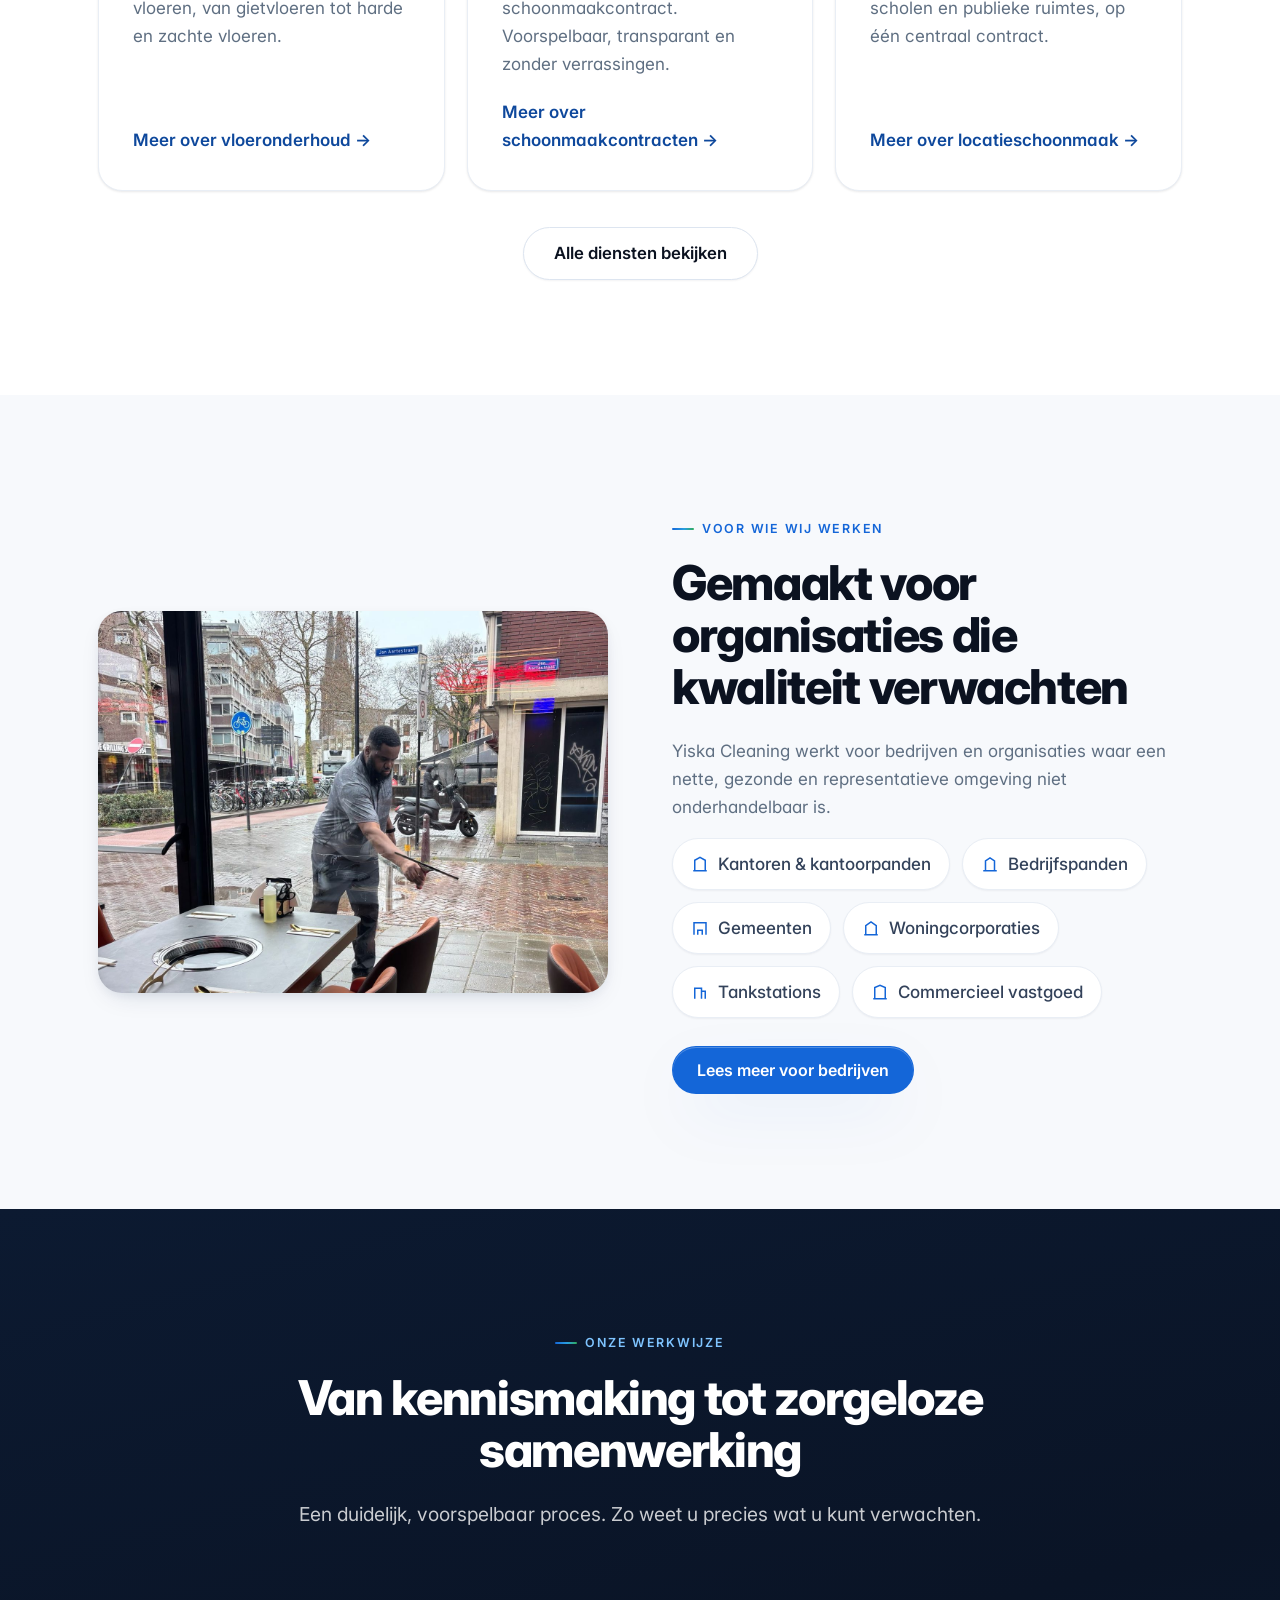
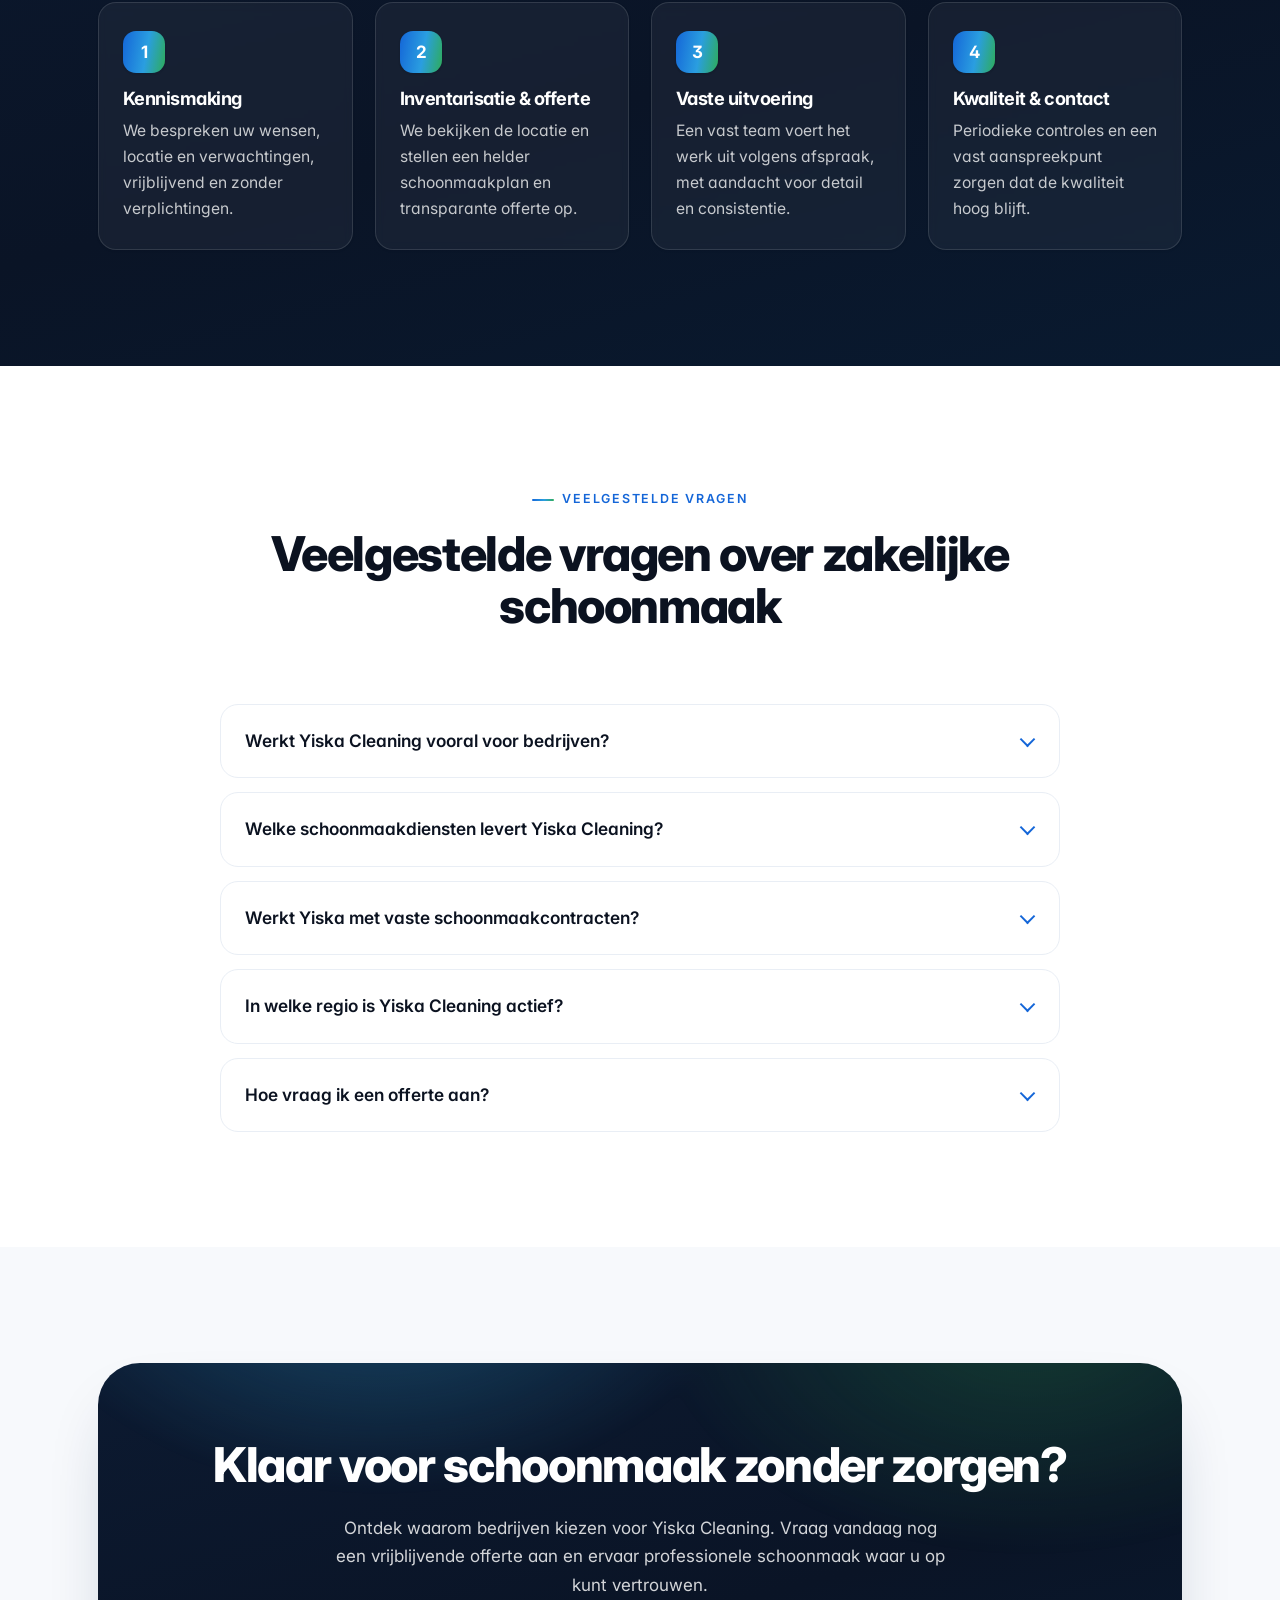
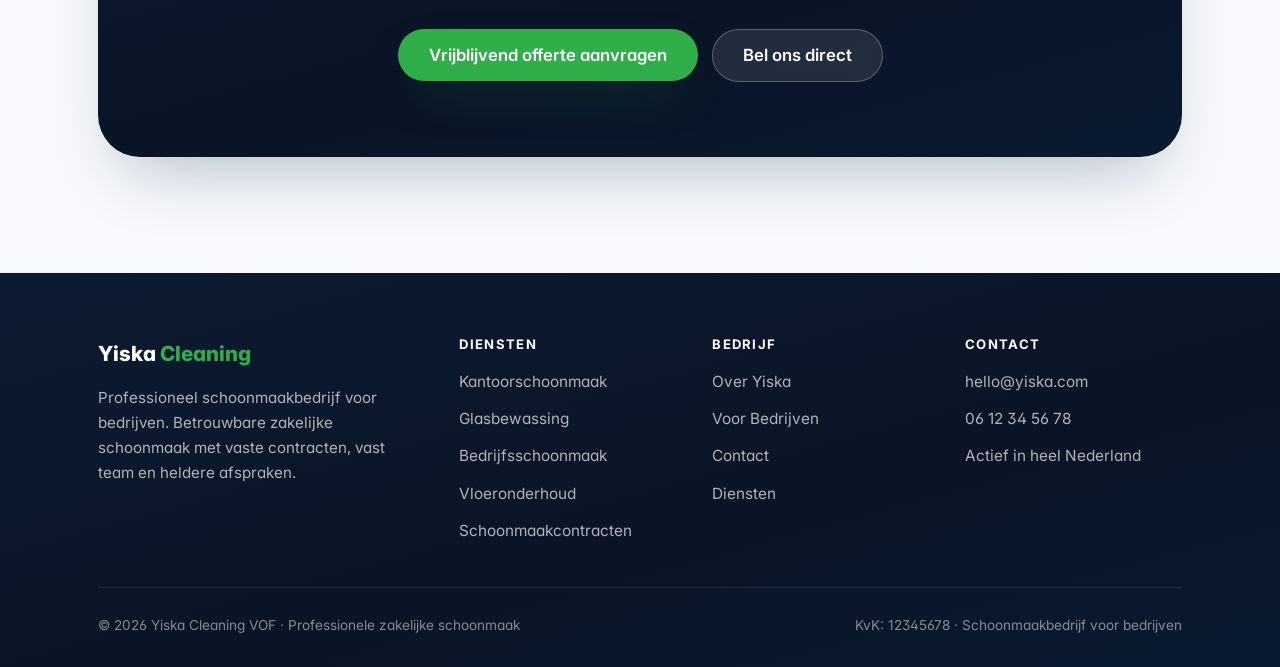
==== commit 4b998d9d: "Homepage: laatste 2 afbeeldingen vervangen door echte Yiska-foto's - Hero -> homepage-hero-yiska.jpg" ====
--- a/index.html
+++ b/index.html
@@ -151,8 +151,8 @@
         </div>
         <div class="hero__media reveal" data-delay="1">
           <div class="hero__frame media">
-            <!-- TEMPORARY IMAGE - REPLACE WITH FINAL YISKA PHOTO -->
-            <img src="assets/images/hero-placeholder.jpg" alt="Professionele zakelijke schoonmaak door Yiska Cleaning, glasbewassing en gevelonderhoud" data-fallback="#hero-ph" width="1920" height="1200" />
+            <!-- Yiska-foto: eigenaren (hero) -->
+            <img src="assets/images/homepage-hero-yiska.jpg" alt="De eigenaren van Yiska Cleaning VOF, professioneel schoonmaakbedrijf voor bedrijven" data-fallback="#hero-ph" width="1200" height="900" fetchpriority="high" decoding="async" />
             <div class="ph" id="hero-ph" role="img" aria-label="Glasbewassing door Yiska Cleaning">
               <div class="ph__inner">
                 <svg class="ph__drop" viewBox="0 0 24 24" fill="currentColor"><path d="M12 2s7 7.6 7 12.5A7 7 0 0 1 5 14.5C5 9.6 12 2 12 2z"/></svg>
@@ -269,8 +269,8 @@
     <section class="section section--soft" aria-labelledby="voorwie-h">
       <div class="container split">
         <div class="split__media media reveal">
-          <!-- TEMPORARY IMAGE - REPLACE WITH FINAL YISKA PHOTO -->
-          <img src="assets/images/commercial-cleaning-placeholder.jpg" alt="Schoongemaakte en onderhouden bedrijfsruimte door Yiska Cleaning" data-fallback="#voorwie-ph" />
+          <!-- Yiska-foto: zakelijke schoonmaak op locatie -->
+          <img src="assets/images/homepage-business-yiska.jpg" alt="Yiska Cleaning VOF aan het werk bij een commerciële locatie: glasbewassing van een horecazaak" data-fallback="#voorwie-ph" loading="lazy" decoding="async" />
           <div class="ph" id="voorwie-ph" role="img" aria-label="Vloeronderhoud door Yiska Cleaning">
             <div class="ph__inner">
               <svg class="ph__drop" viewBox="0 0 24 24" fill="currentColor"><path d="M12 2s7 7.6 7 12.5A7 7 0 0 1 5 14.5C5 9.6 12 2 12 2z"/></svg>
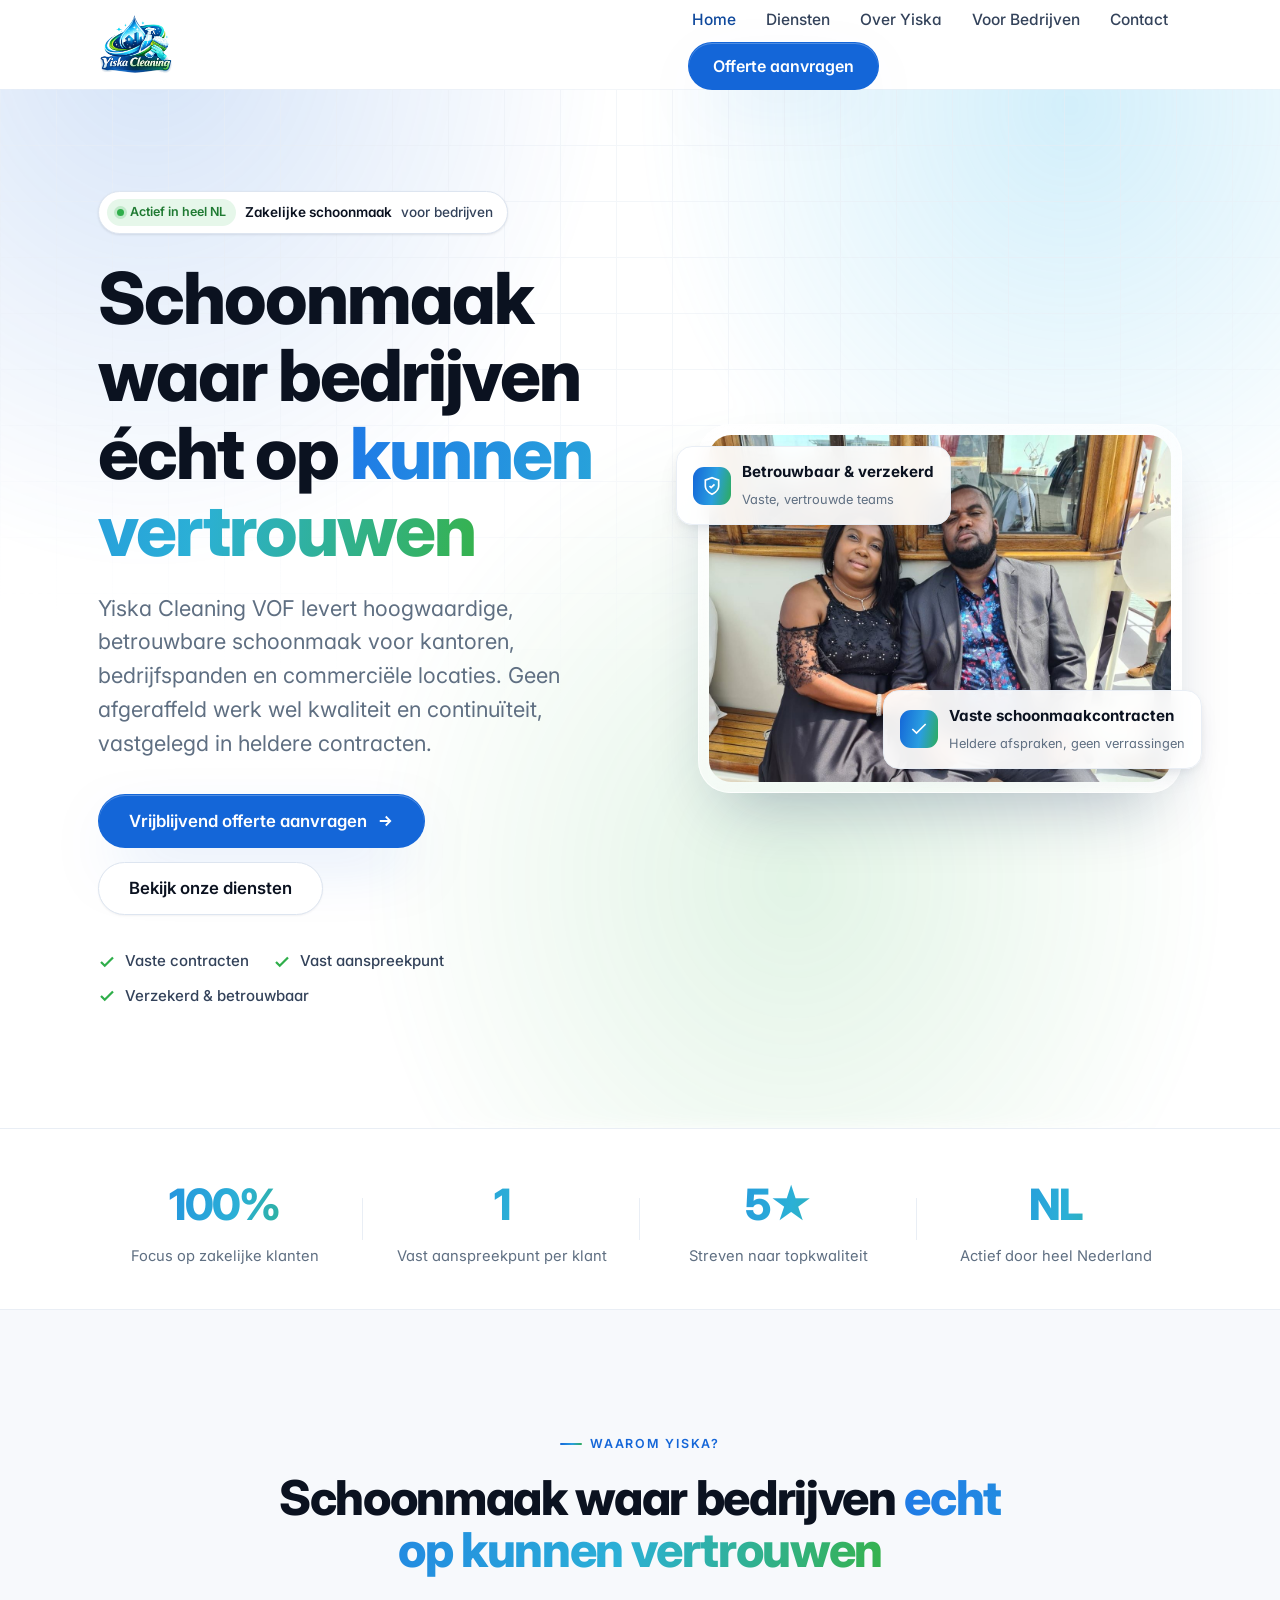
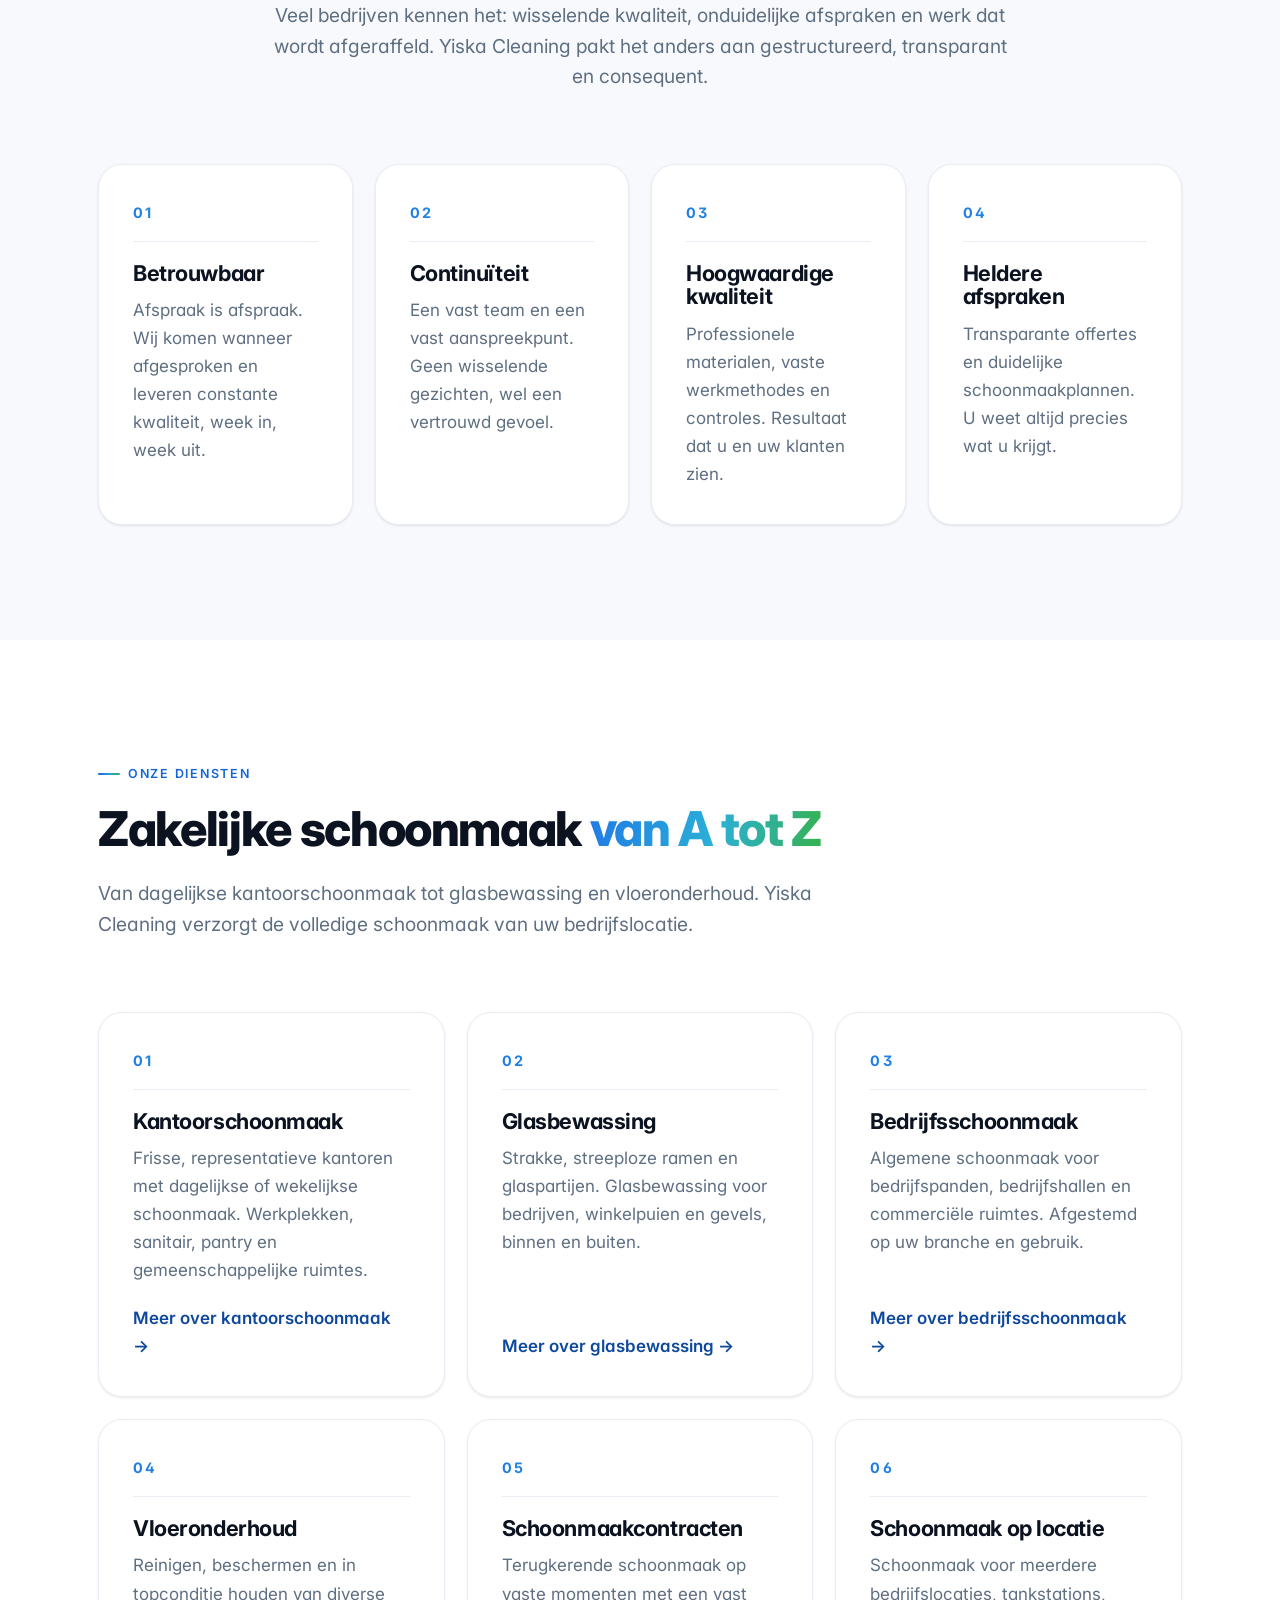
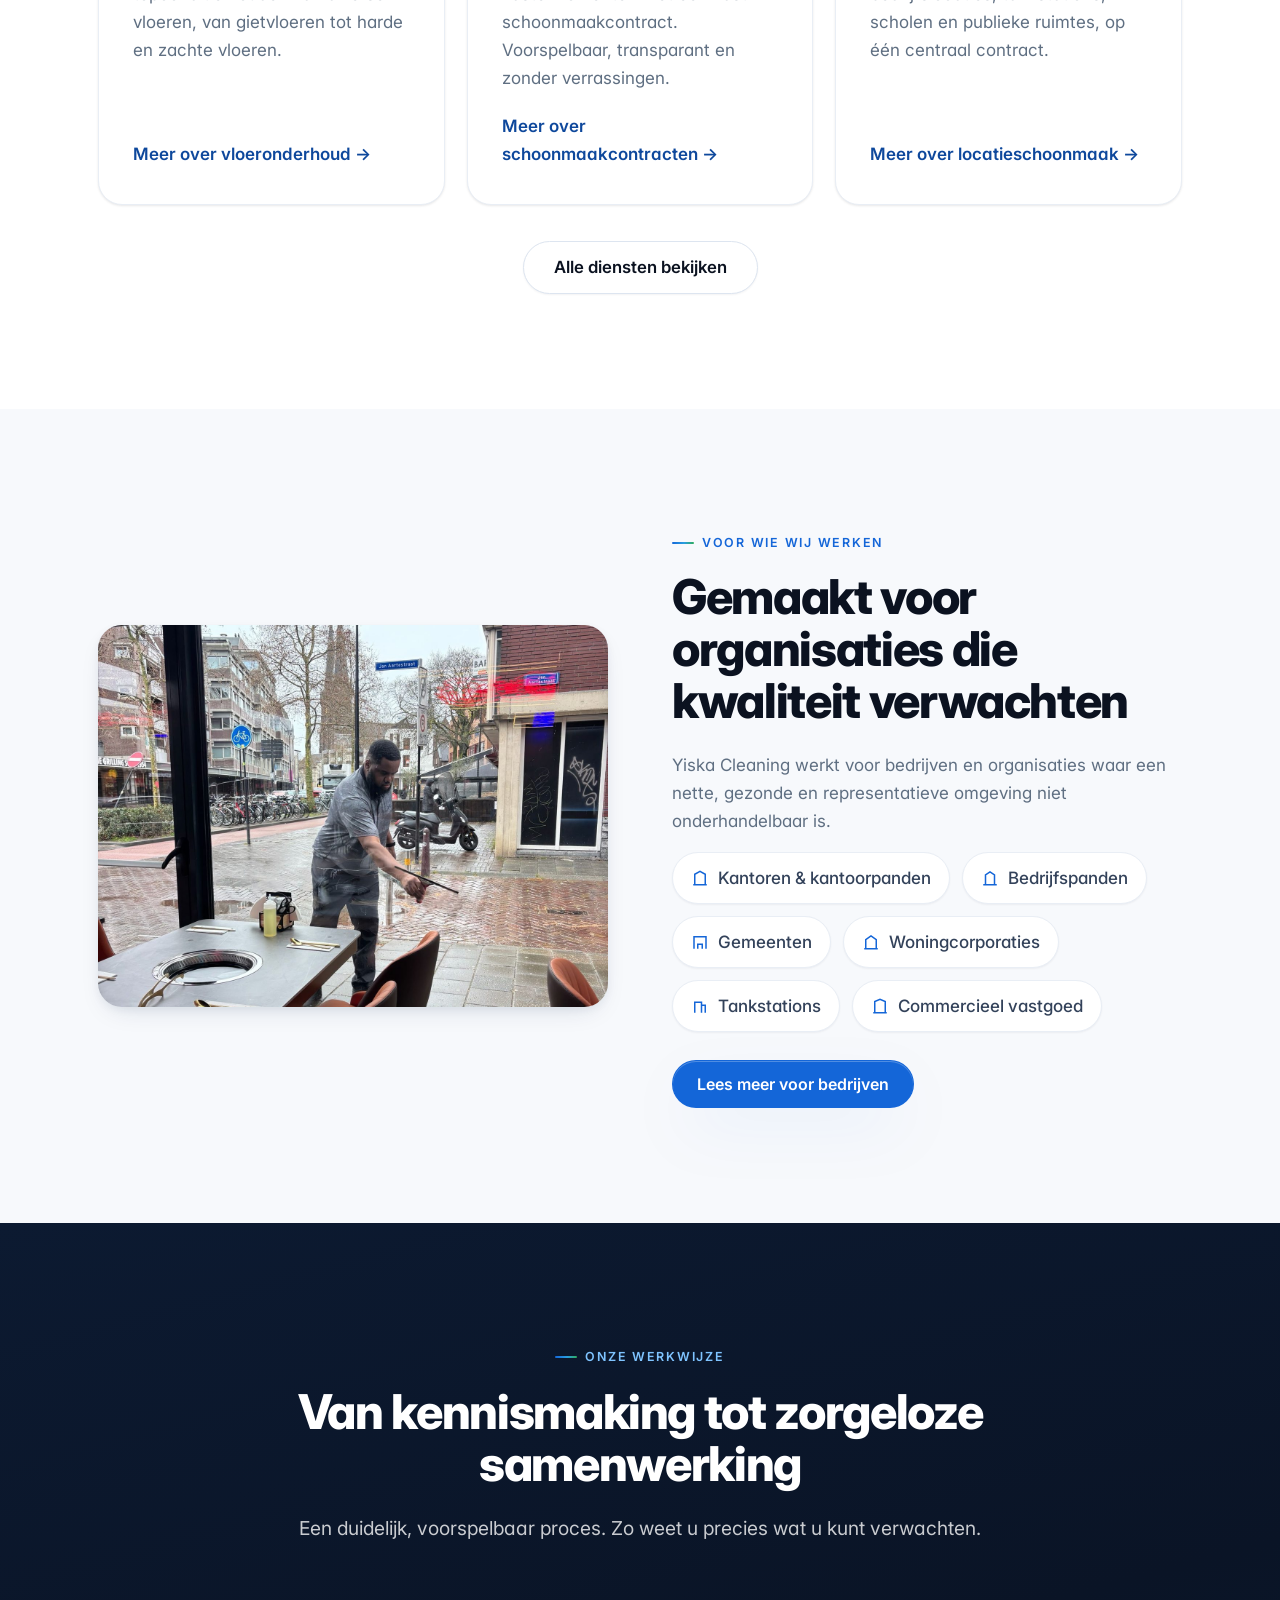
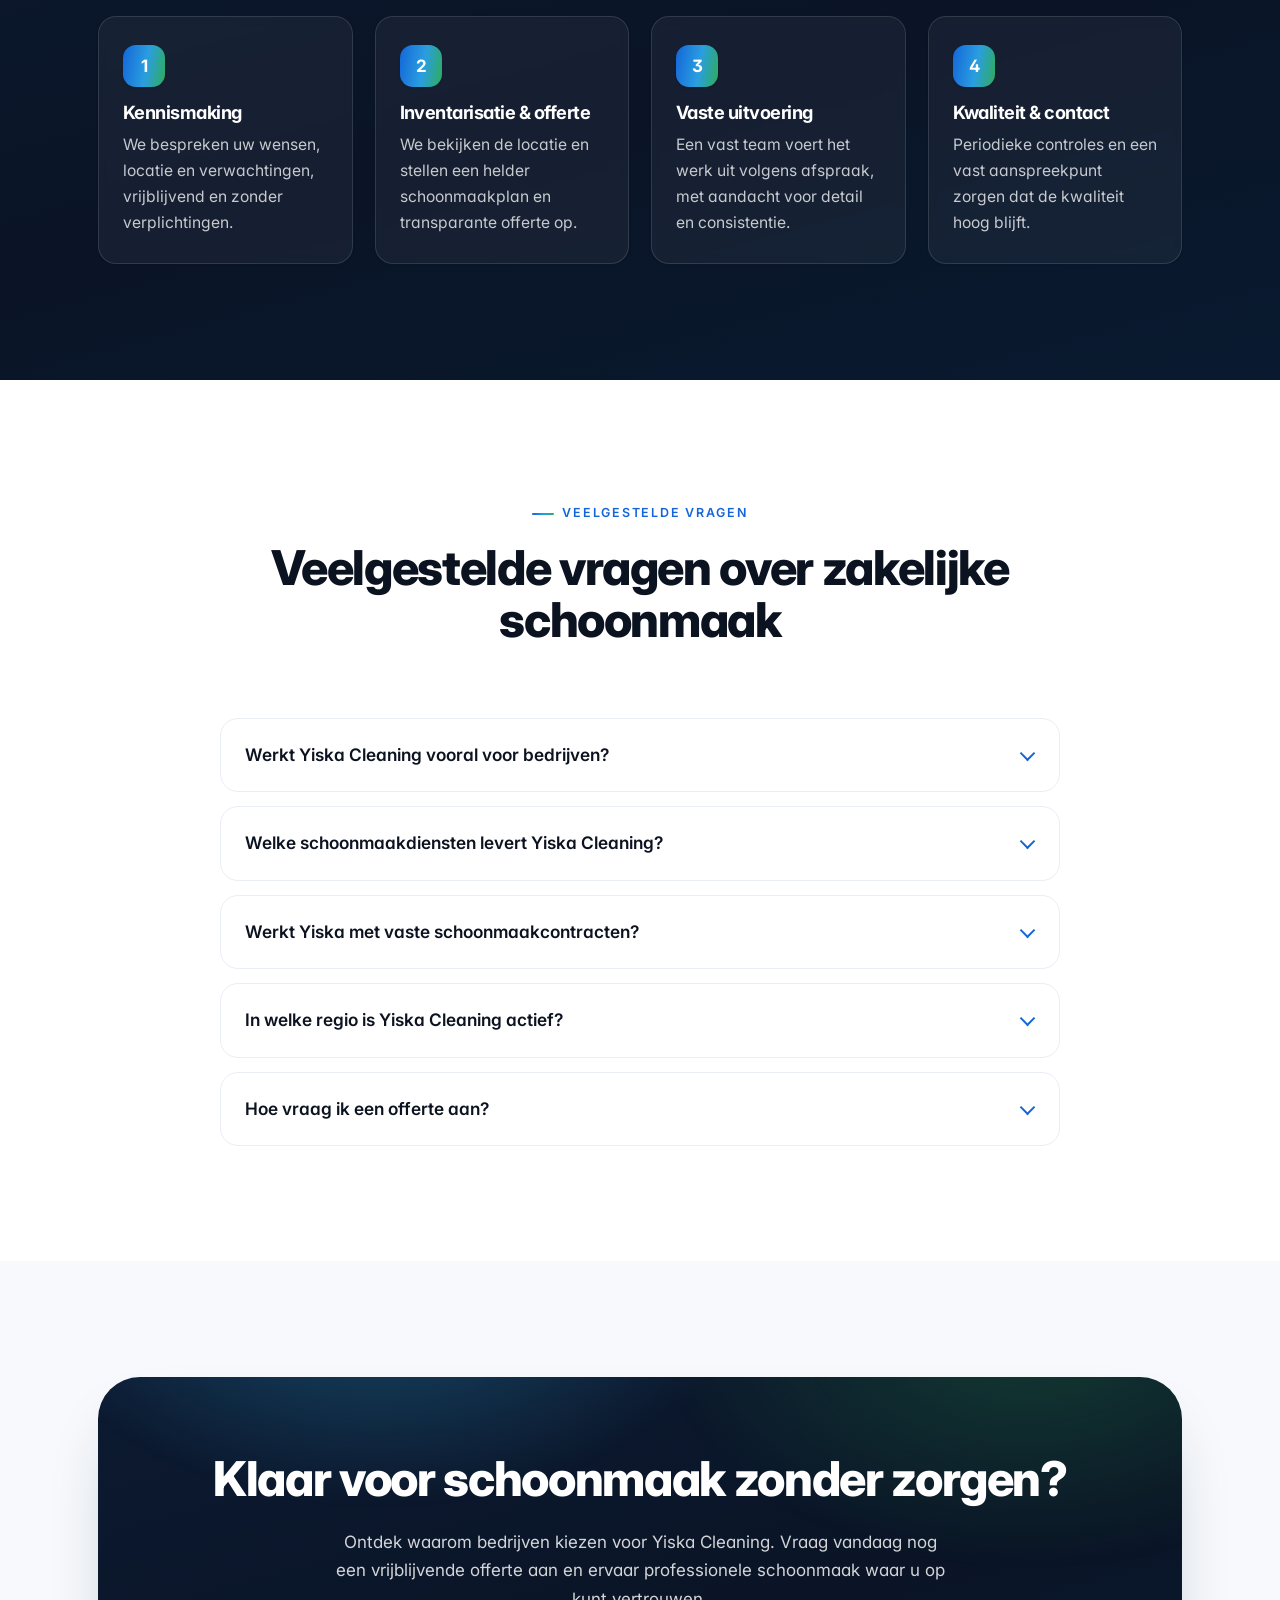
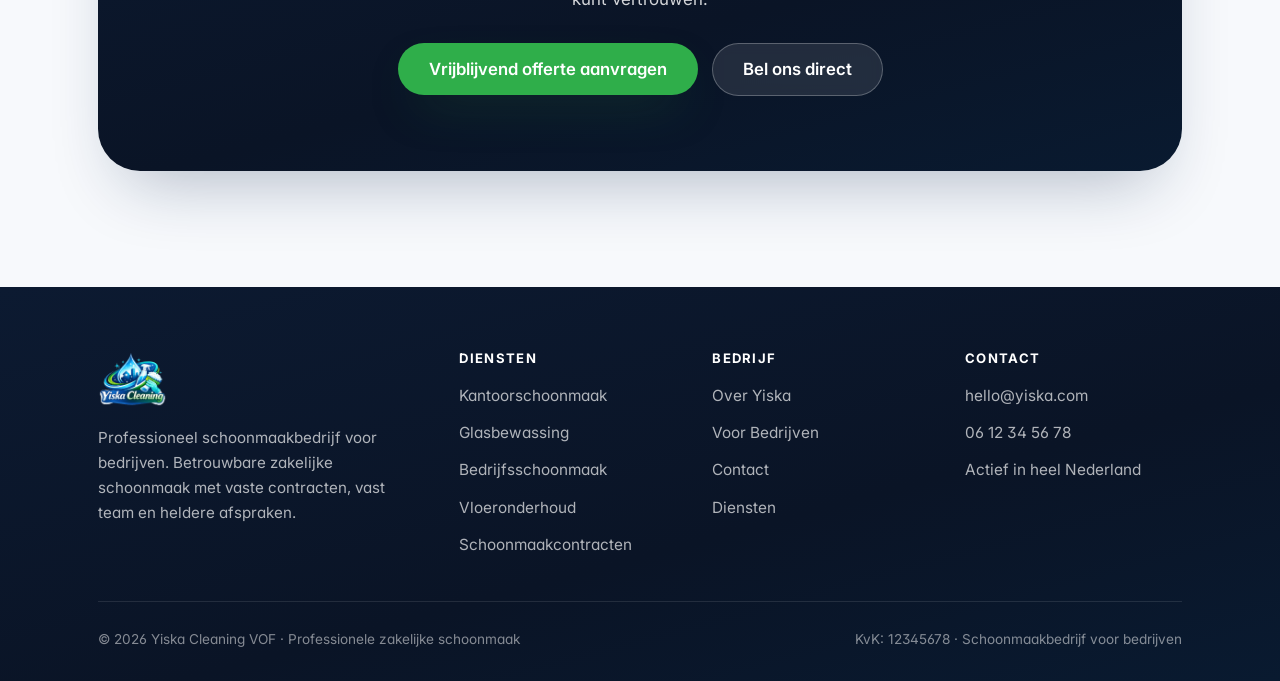
==== commit 8223e359: "Branding: nieuw Yiska-logo doorgevoerd op de hele site (transparante PNG + favicons) - yiska-logo.jp" ====
--- a/index.html
+++ b/index.html
@@ -17,10 +17,9 @@
   <meta property="og:title" content="Yiska Cleaning VOF | Professioneel schoonmaakbedrijf voor bedrijven" />
   <meta property="og:description" content="Betrouwbare zakelijke schoonmaak voor kantoren, bedrijfspanden en commerciële locaties. Kantoorschoonmaak, glasbewassing en vaste schoonmaakcontracten." />
   <meta property="og:url" content="https://yiska.com/" />
-  <meta property="og:image" content="https://yiska.com/assets/images/logo.png" />
+  <meta property="og:image" content="https://yiska.com/assets/images/yiska-logo.png" />
   <meta name="twitter:card" content="summary_large_image" />
 
-  <link rel="icon" href="assets/images/favicon.svg" type="image/svg+xml" />
   <link rel="icon" href="assets/images/favicon.ico" sizes="any" />
   <link rel="apple-touch-icon" href="assets/images/apple-touch-icon.png" />
   <link rel="preconnect" href="https://fonts.googleapis.com" />
@@ -38,8 +37,8 @@
     "alternateName": "Yiska Cleaning",
     "description": "Professioneel schoonmaakbedrijf voor bedrijven. Yiska Cleaning VOF verzorgt kantoorschoonmaak, glasbewassing, bedrijfsschoonmaak en vaste schoonmaakcontracten voor kantoren, bedrijfspanden, gemeenten, woningcorporaties en tankstations.",
     "url": "https://yiska.com/",
-    "logo": "https://yiska.com/assets/images/logo.png",
-    "image": "https://yiska.com/assets/images/logo.png",
+    "logo": "https://yiska.com/assets/images/yiska-logo.png",
+    "image": "https://yiska.com/assets/images/yiska-logo.png",
     "email": "hello@yiska.com",
     "telephone": "+31612345678",
     "priceRange": "€€",
@@ -112,7 +111,7 @@
   <header class="site-header">
     <nav class="nav container" aria-label="Hoofdnavigatie">
       <a class="nav__brand" href="index.html" aria-label="Yiska Cleaning VOF, home">
-        <img src="assets/images/logo.png" alt="Yiska Cleaning VOF, schoonmaakbedrijf voor bedrijven" data-fallback="#brand-fb" decoding="async" />
+        <img src="assets/images/yiska-logo.png" alt="Yiska Cleaning VOF, schoonmaakbedrijf voor bedrijven" data-fallback="#brand-fb" decoding="async" />
         <span class="nav__brand-fallback" id="brand-fb" style="display:none">Yiska <span>Cleaning</span></span>
       </a>
       <button class="nav__toggle" aria-expanded="false" aria-controls="nav-menu" aria-label="Menu openen">
@@ -365,7 +364,7 @@
     <div class="container">
       <div class="footer__grid">
         <div class="footer__brand">
-          <img src="assets/images/logo.png" alt="Yiska Cleaning VOF logo" data-fallback="#footer-fb" loading="lazy" decoding="async" />
+          <img src="assets/images/yiska-logo.png" alt="Yiska Cleaning VOF logo" data-fallback="#footer-fb" loading="lazy" decoding="async" />
           <div class="footer__brand-fallback" id="footer-fb" style="display:none">Yiska <span>Cleaning</span></div>
           <p>Professioneel schoonmaakbedrijf voor bedrijven. Betrouwbare zakelijke schoonmaak met vaste contracten, vast team en heldere afspraken.</p>
         </div>
--- a/assets/css/styles.css
+++ b/assets/css/styles.css
@@ -61,7 +61,7 @@
   --maxw: 1180px;
   --maxw-wide: 1320px;
   --gut: clamp(20px, 5vw, 48px);
-  --nav-h: 74px;
+  --nav-h: 88px;
 }
 
 /* ----- Reset ----- */
@@ -179,8 +179,8 @@
 }
 .nav { display: flex; align-items: center; gap: 22px; height: var(--nav-h); }
 .nav__brand { display: flex; align-items: center; margin-right: auto; }
-.nav__brand img { height: 46px; width: auto; max-width: 190px; display: block; }
-@media (max-width: 480px) { .nav__brand img { height: 40px; max-width: 150px; } }
+.nav__brand img { height: 62px; width: auto; max-width: 220px; display: block; }
+@media (max-width: 480px) { .nav__brand img { height: 50px; max-width: 170px; } }
 .nav__brand-fallback { font-weight: 800; font-size: 1.15rem; letter-spacing: -.02em; color: var(--ink); }
 .nav__brand-fallback span { color: var(--green); }
 
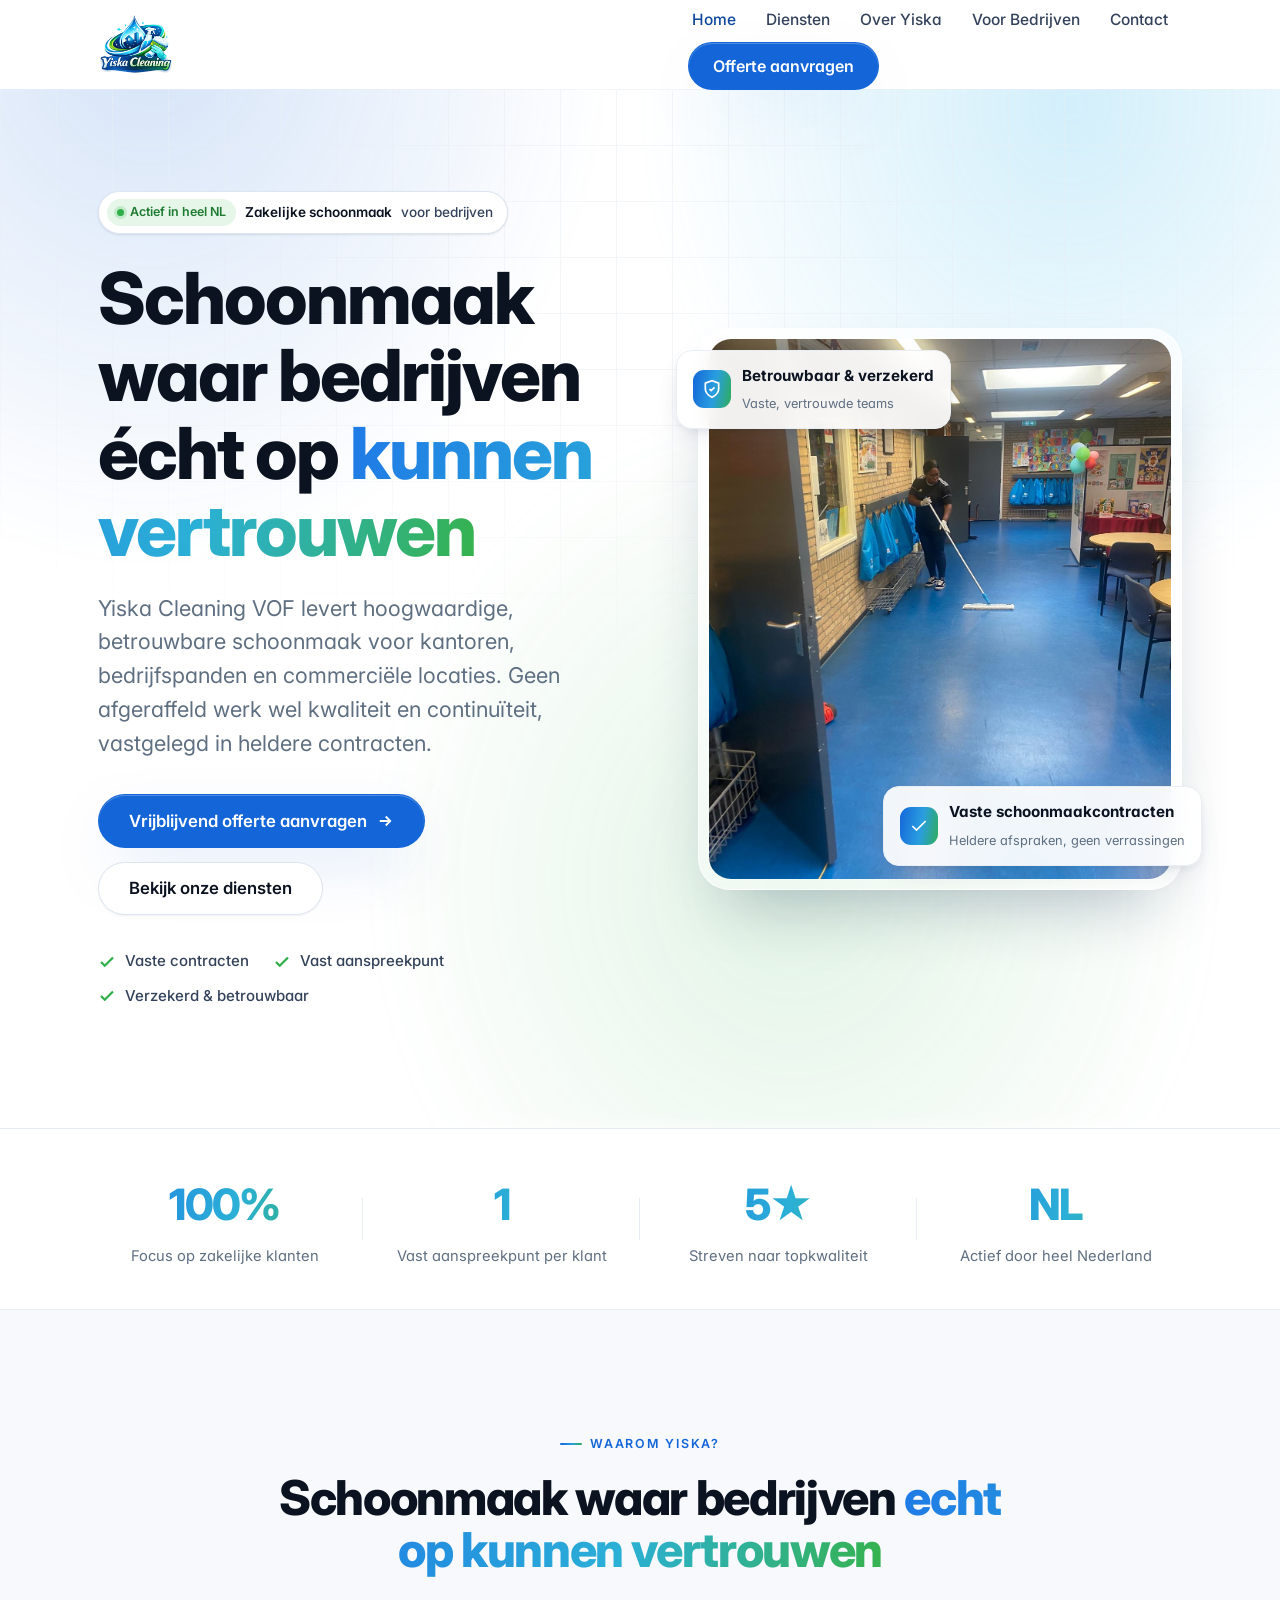
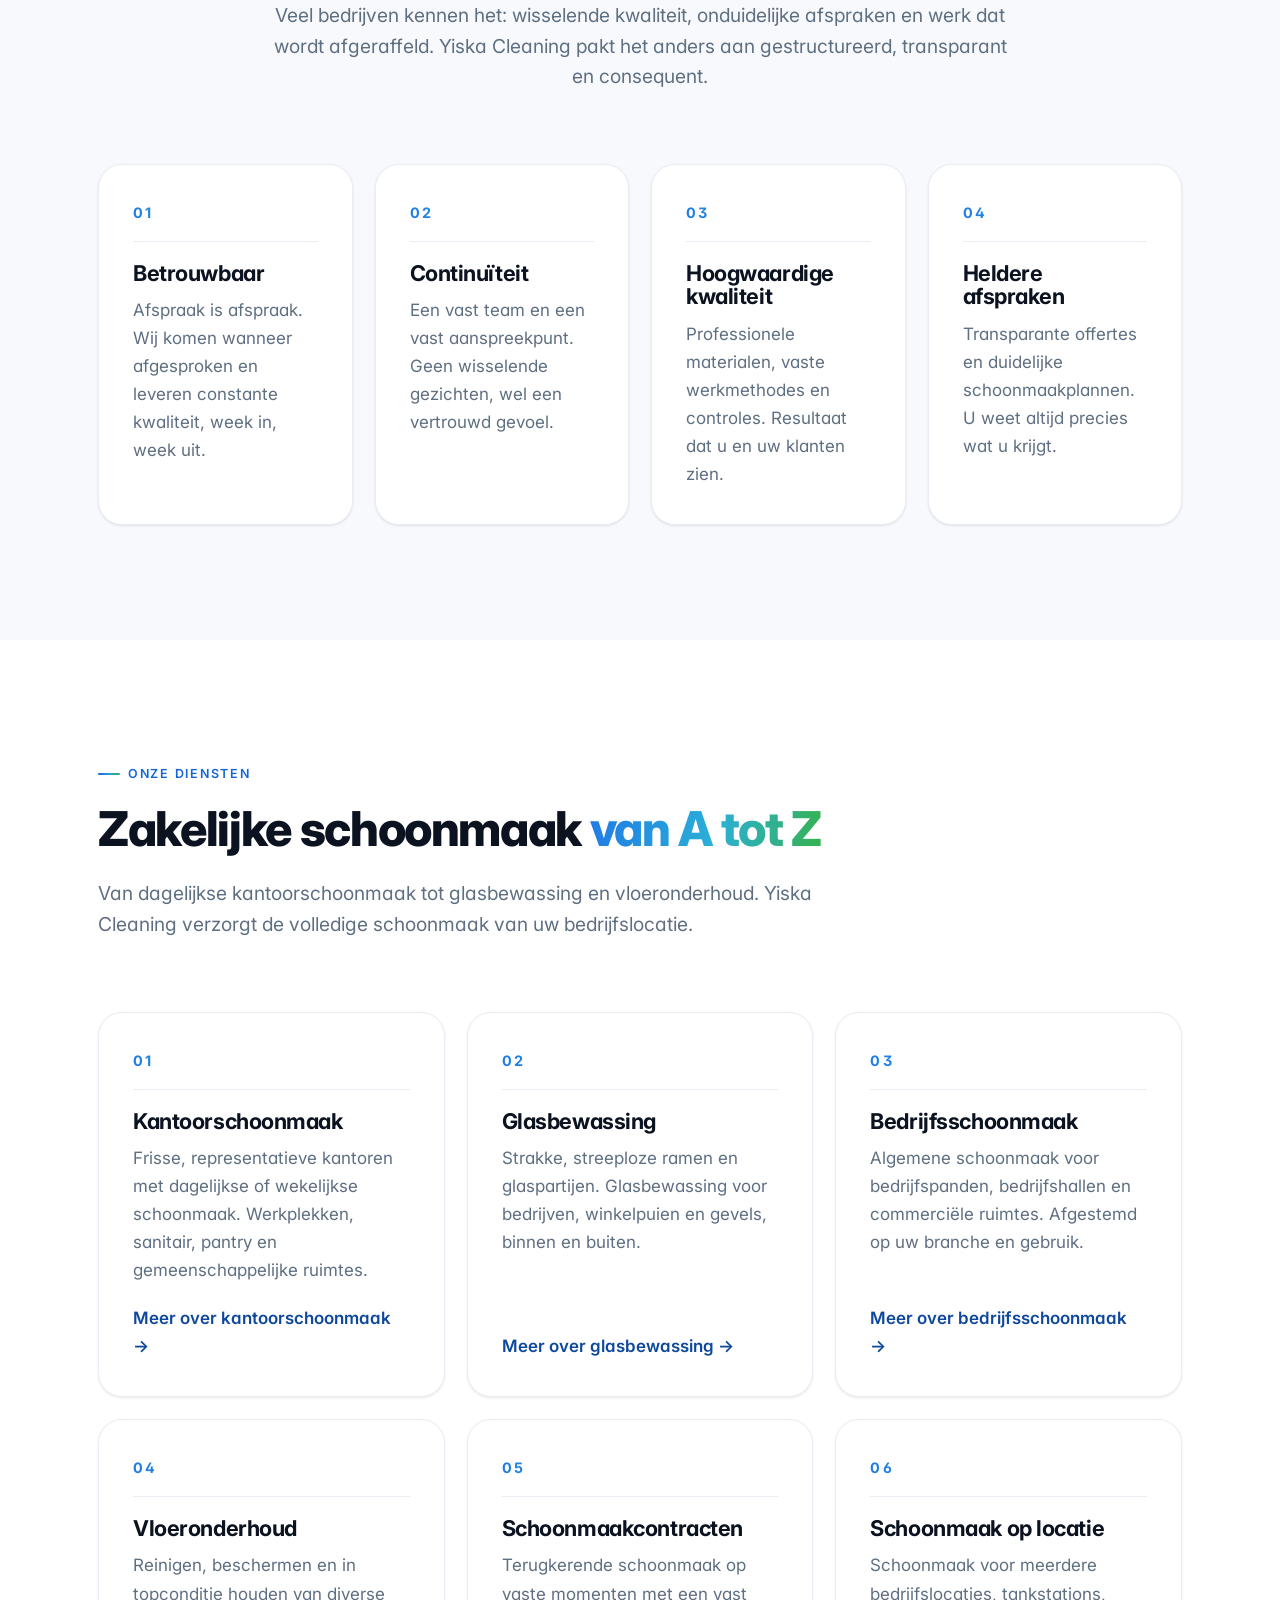
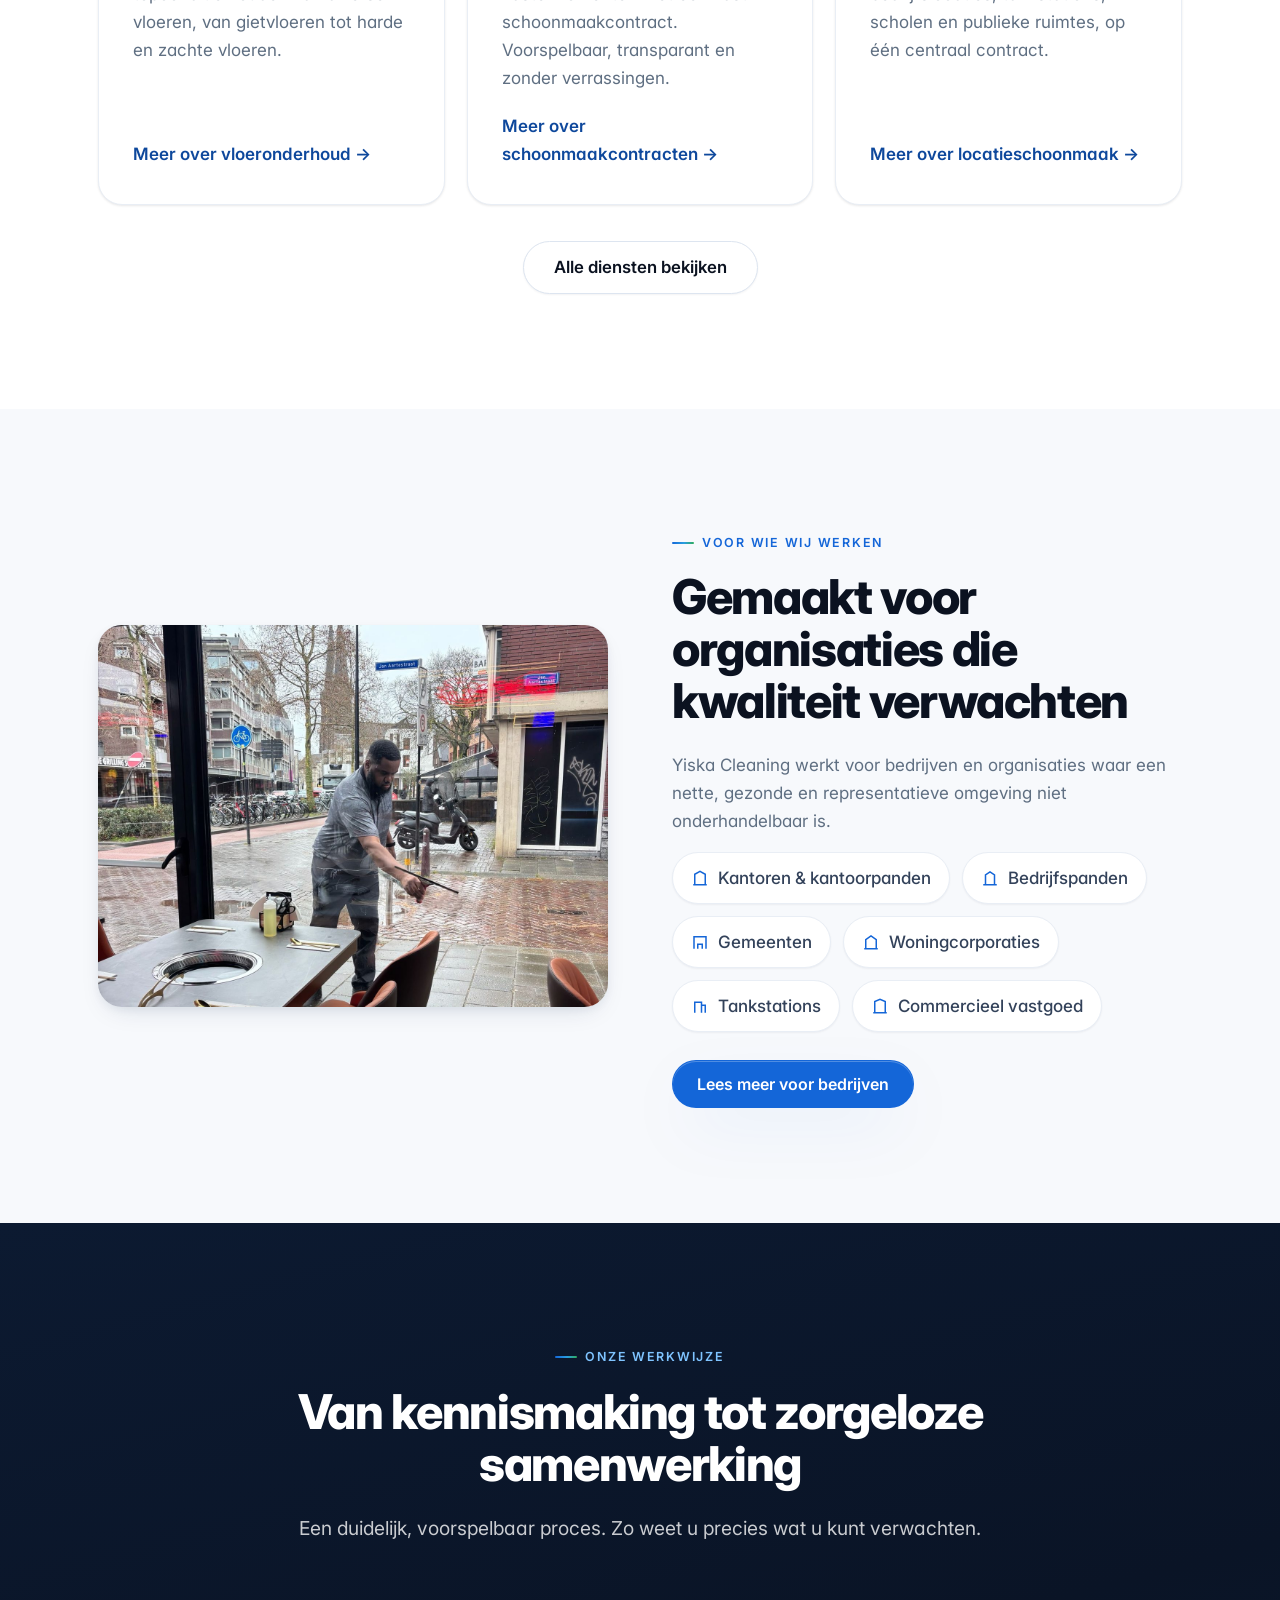
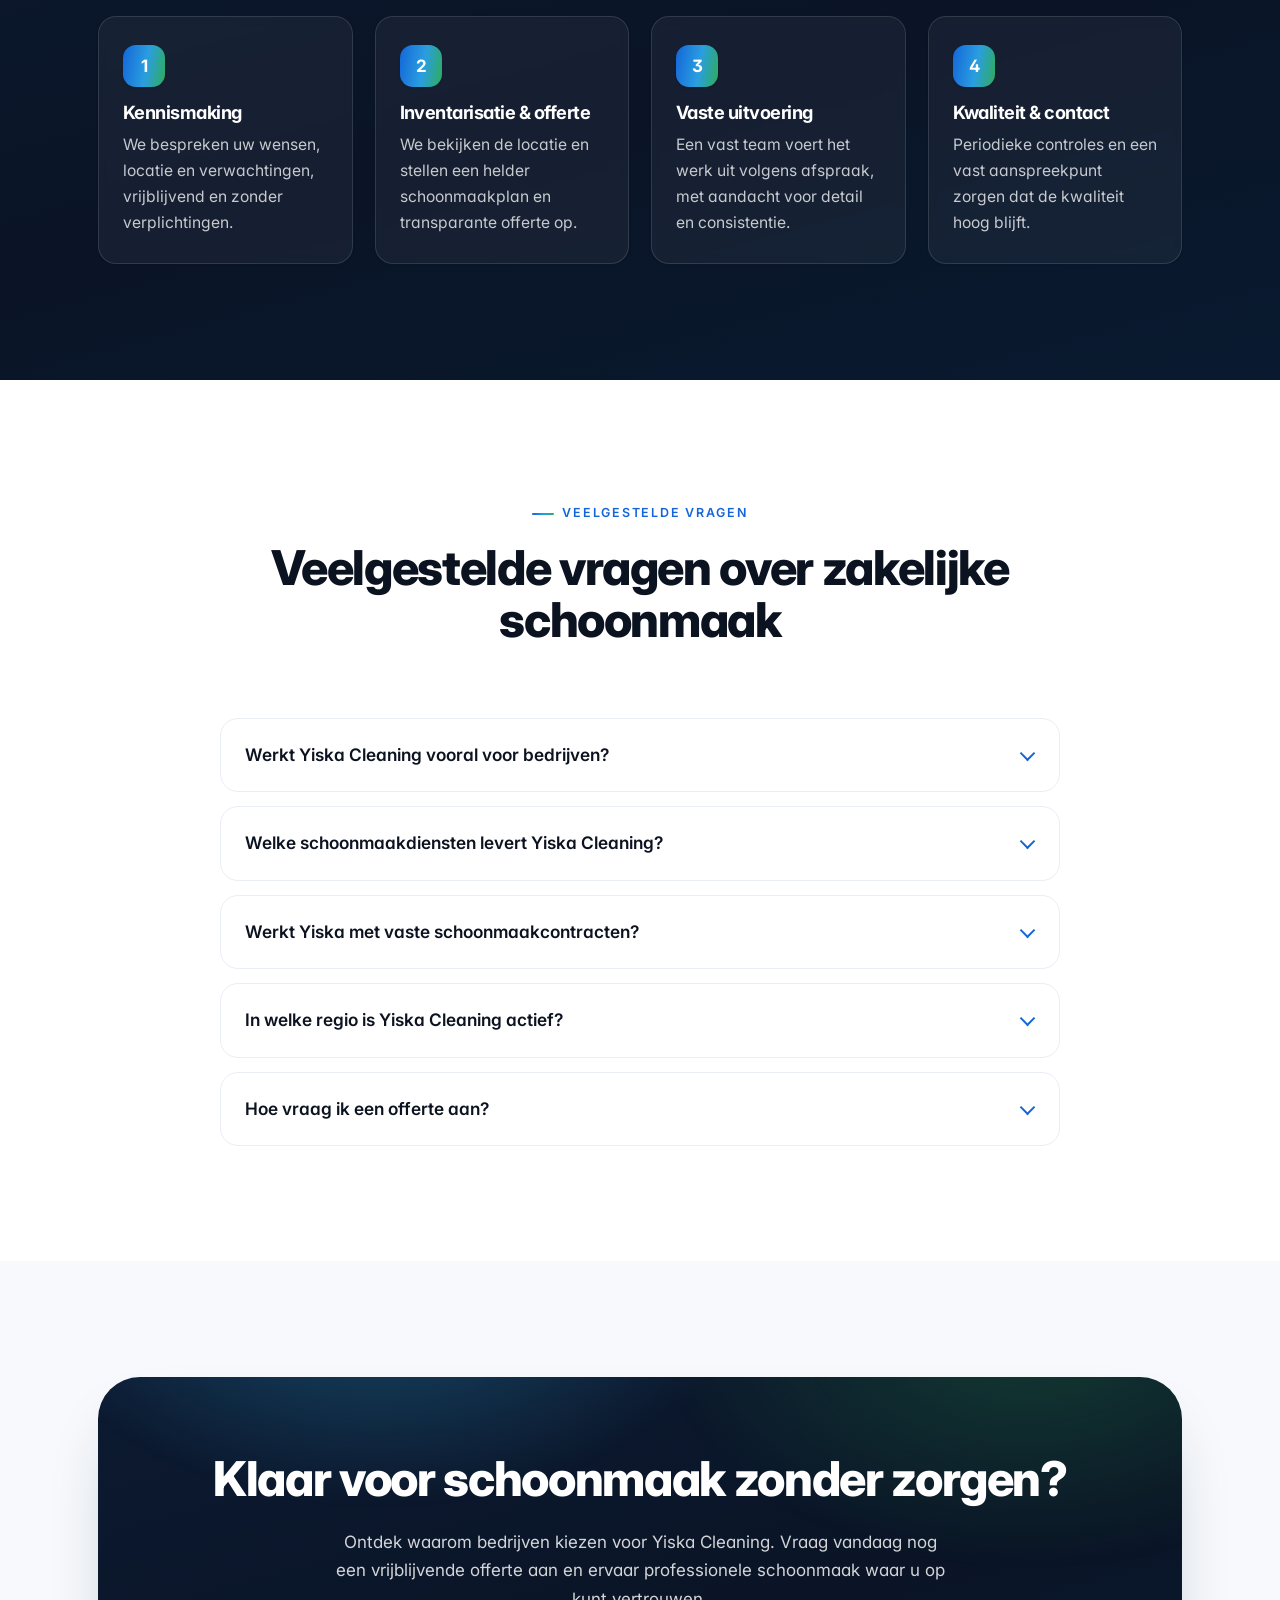
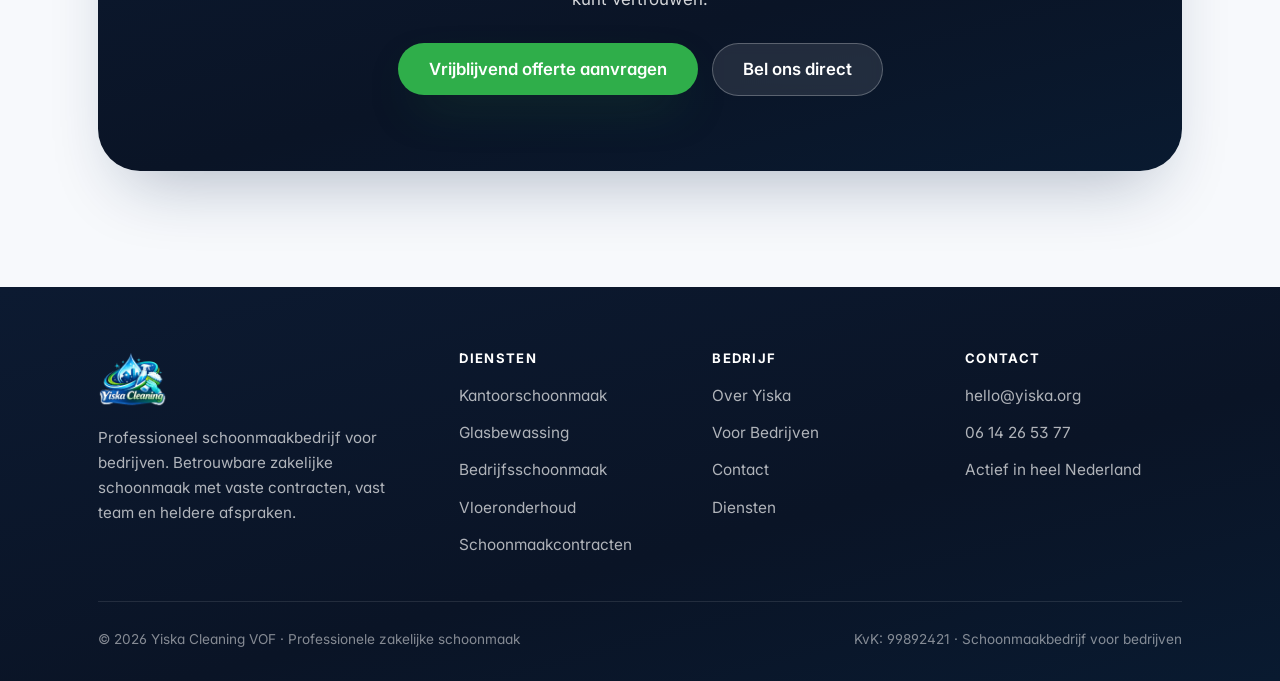
==== commit 4789d779: "Bedrijfsgegevens bijgewerkt: KvK, telefoon en e-mail - KvK: 12345678 -> 99892421 - Telefoon: +316142" ====
--- a/index.html
+++ b/index.html
@@ -39,8 +39,8 @@
     "url": "https://yiska.com/",
     "logo": "https://yiska.com/assets/images/yiska-logo.png",
     "image": "https://yiska.com/assets/images/yiska-logo.png",
-    "email": "hello@yiska.com",
-    "telephone": "+31612345678",
+    "email": "hello@yiska.org",
+    "telephone": "+31614265377",
     "priceRange": "€€",
     "areaServed": { "@type": "Country", "name": "Nederland" },
     "knowsLanguage": ["nl"],
@@ -352,7 +352,7 @@
           <p>Ontdek waarom bedrijven kiezen voor Yiska Cleaning. Vraag vandaag nog een vrijblijvende offerte aan en ervaar professionele schoonmaak waar u op kunt vertrouwen.</p>
           <div class="btn-row">
             <a class="btn btn--accent btn--lg" href="contact.html">Vrijblijvend offerte aanvragen</a>
-            <a class="btn btn--light btn--lg" href="tel:+31612345678">Bel ons direct</a>
+            <a class="btn btn--light btn--lg" href="tel:+31614265377">Bel ons direct</a>
           </div>
         </div>
       </div>
@@ -390,15 +390,15 @@
         <div class="footer">
           <h4>Contact</h4>
           <ul>
-            <li><a href="mailto:hello@yiska.com">hello@yiska.com</a></li>
-            <li><a href="tel:+31612345678">06 12 34 56 78</a></li>
+            <li><a href="mailto:hello@yiska.org">hello@yiska.org</a></li>
+            <li><a href="tel:+31614265377">06 14 26 53 77</a></li>
             <li>Actief in heel Nederland</li>
           </ul>
         </div>
       </div>
       <div class="footer__bottom">
         <span>© <span id="year">2026</span> Yiska Cleaning VOF · Professionele zakelijke schoonmaak</span>
-        <span>KvK: 12345678 · Schoonmaakbedrijf voor bedrijven</span>
+        <span>KvK: 99892421 · Schoonmaakbedrijf voor bedrijven</span>
       </div>
     </div>
   </footer>
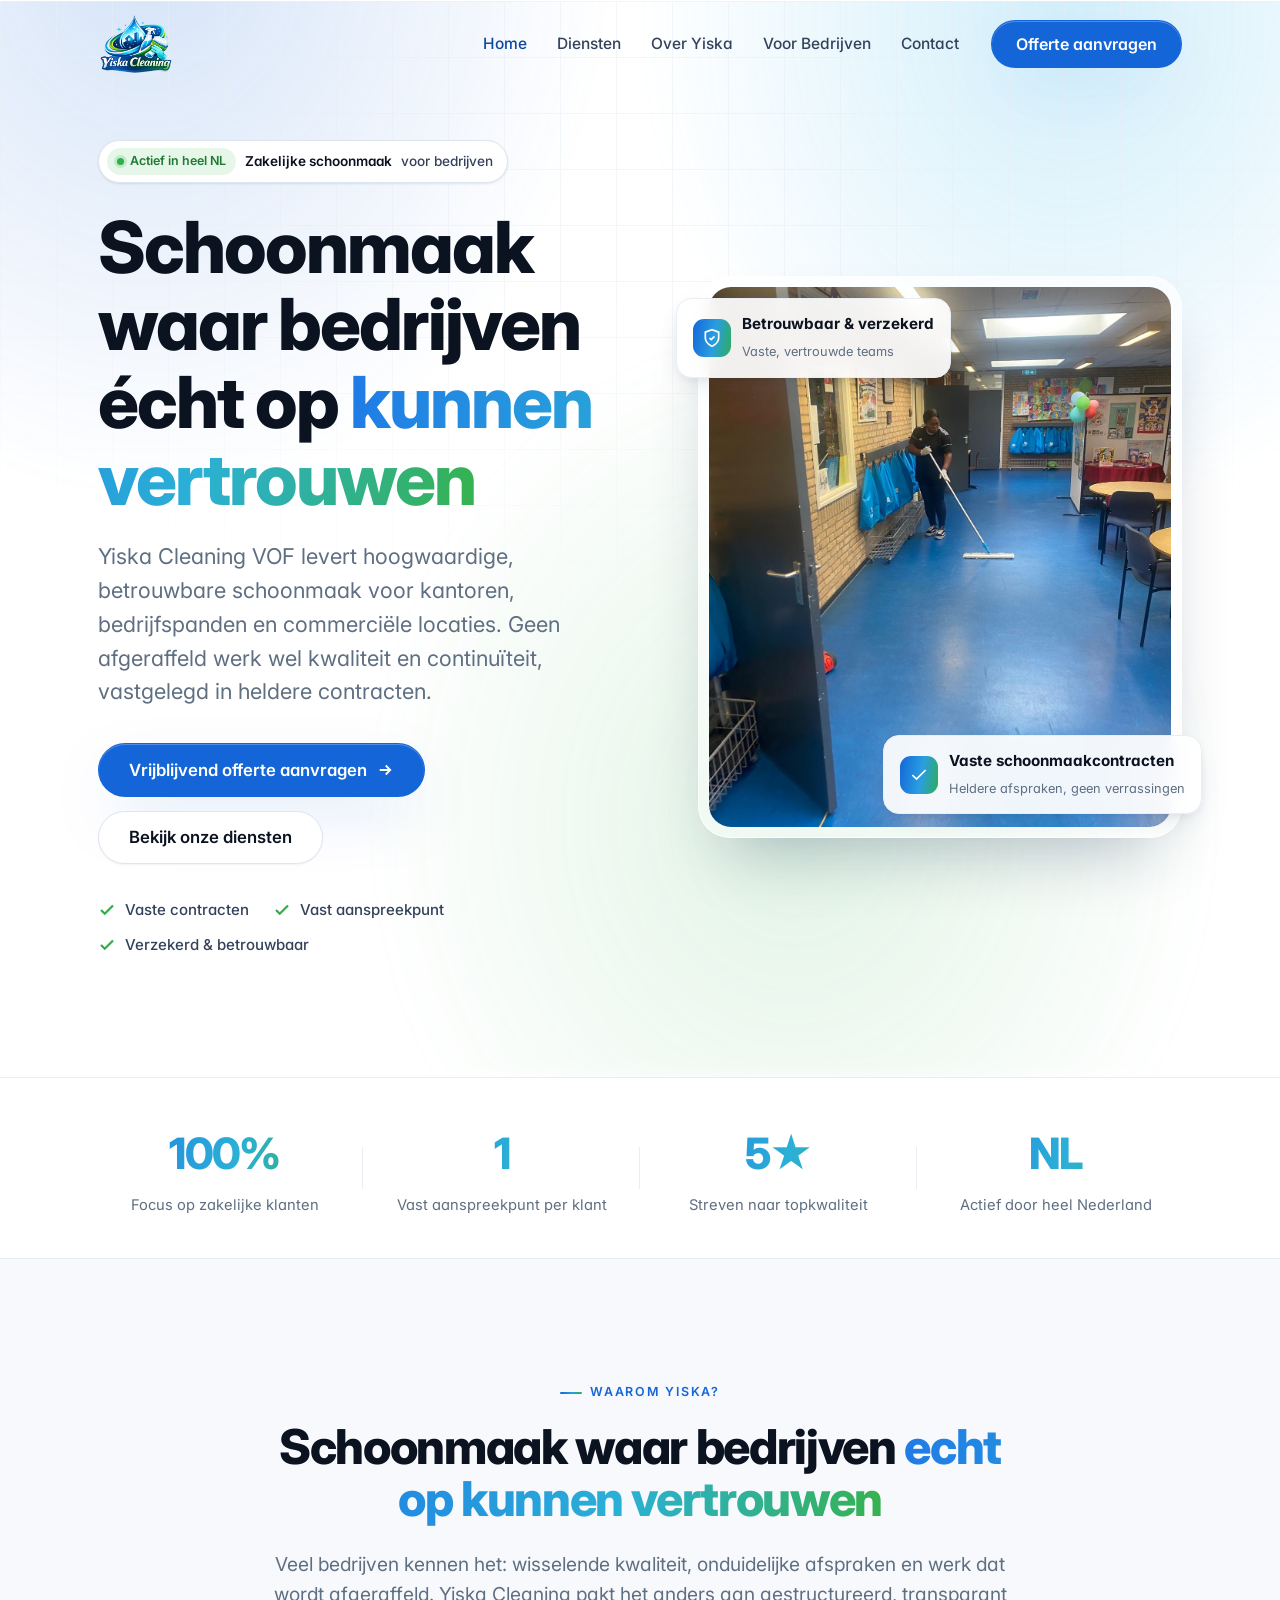
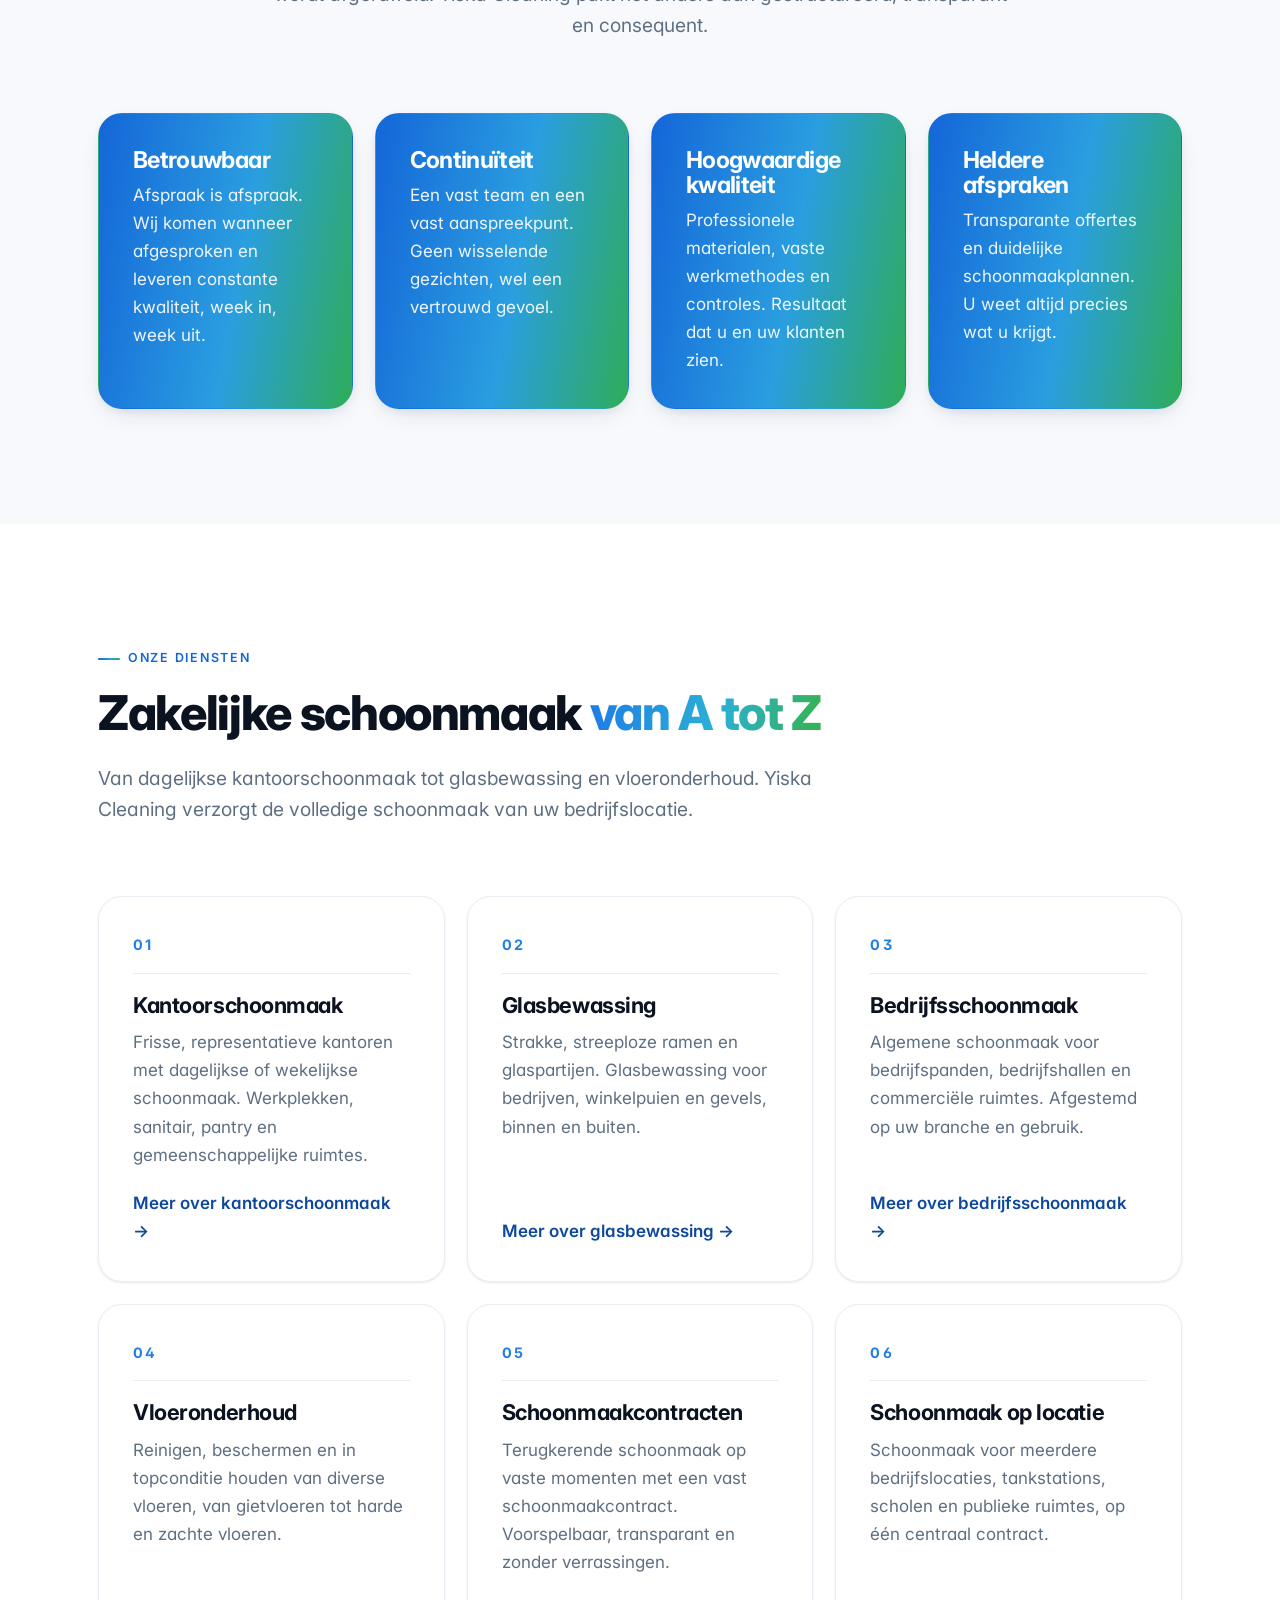
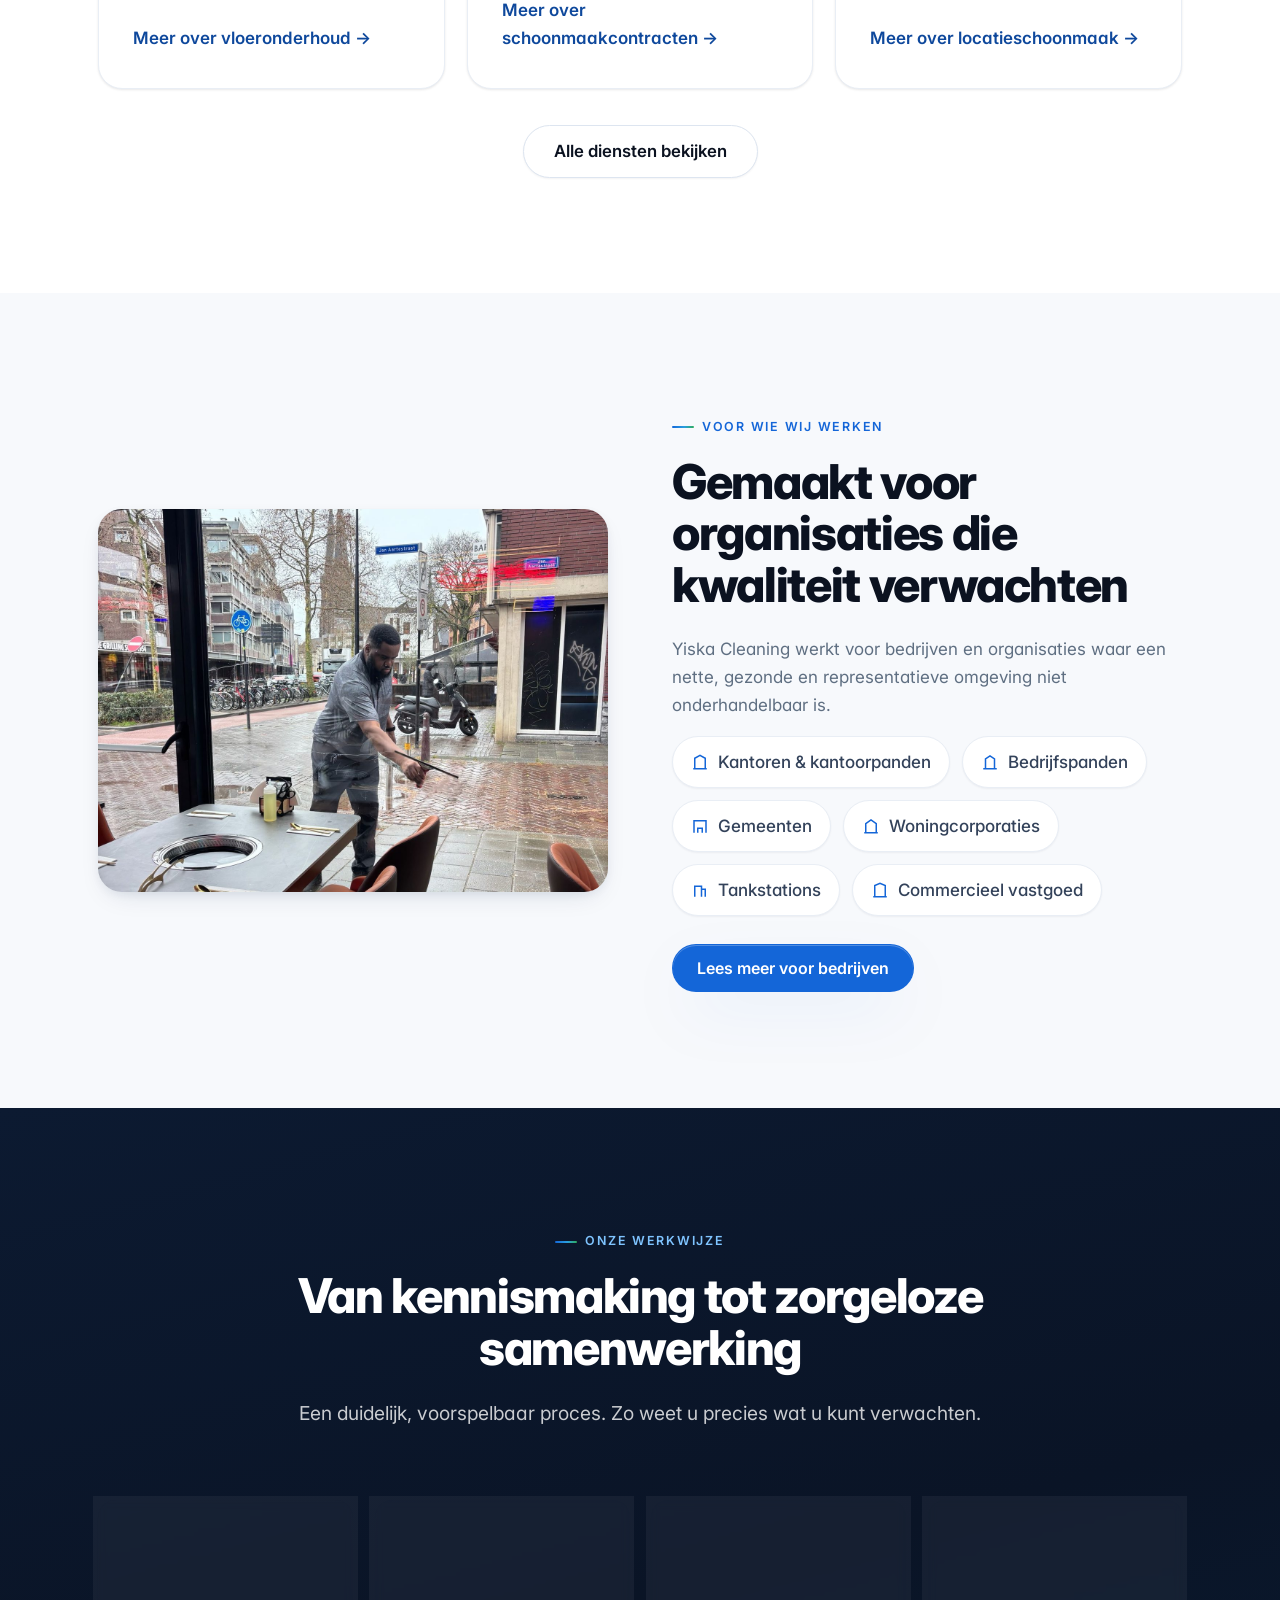
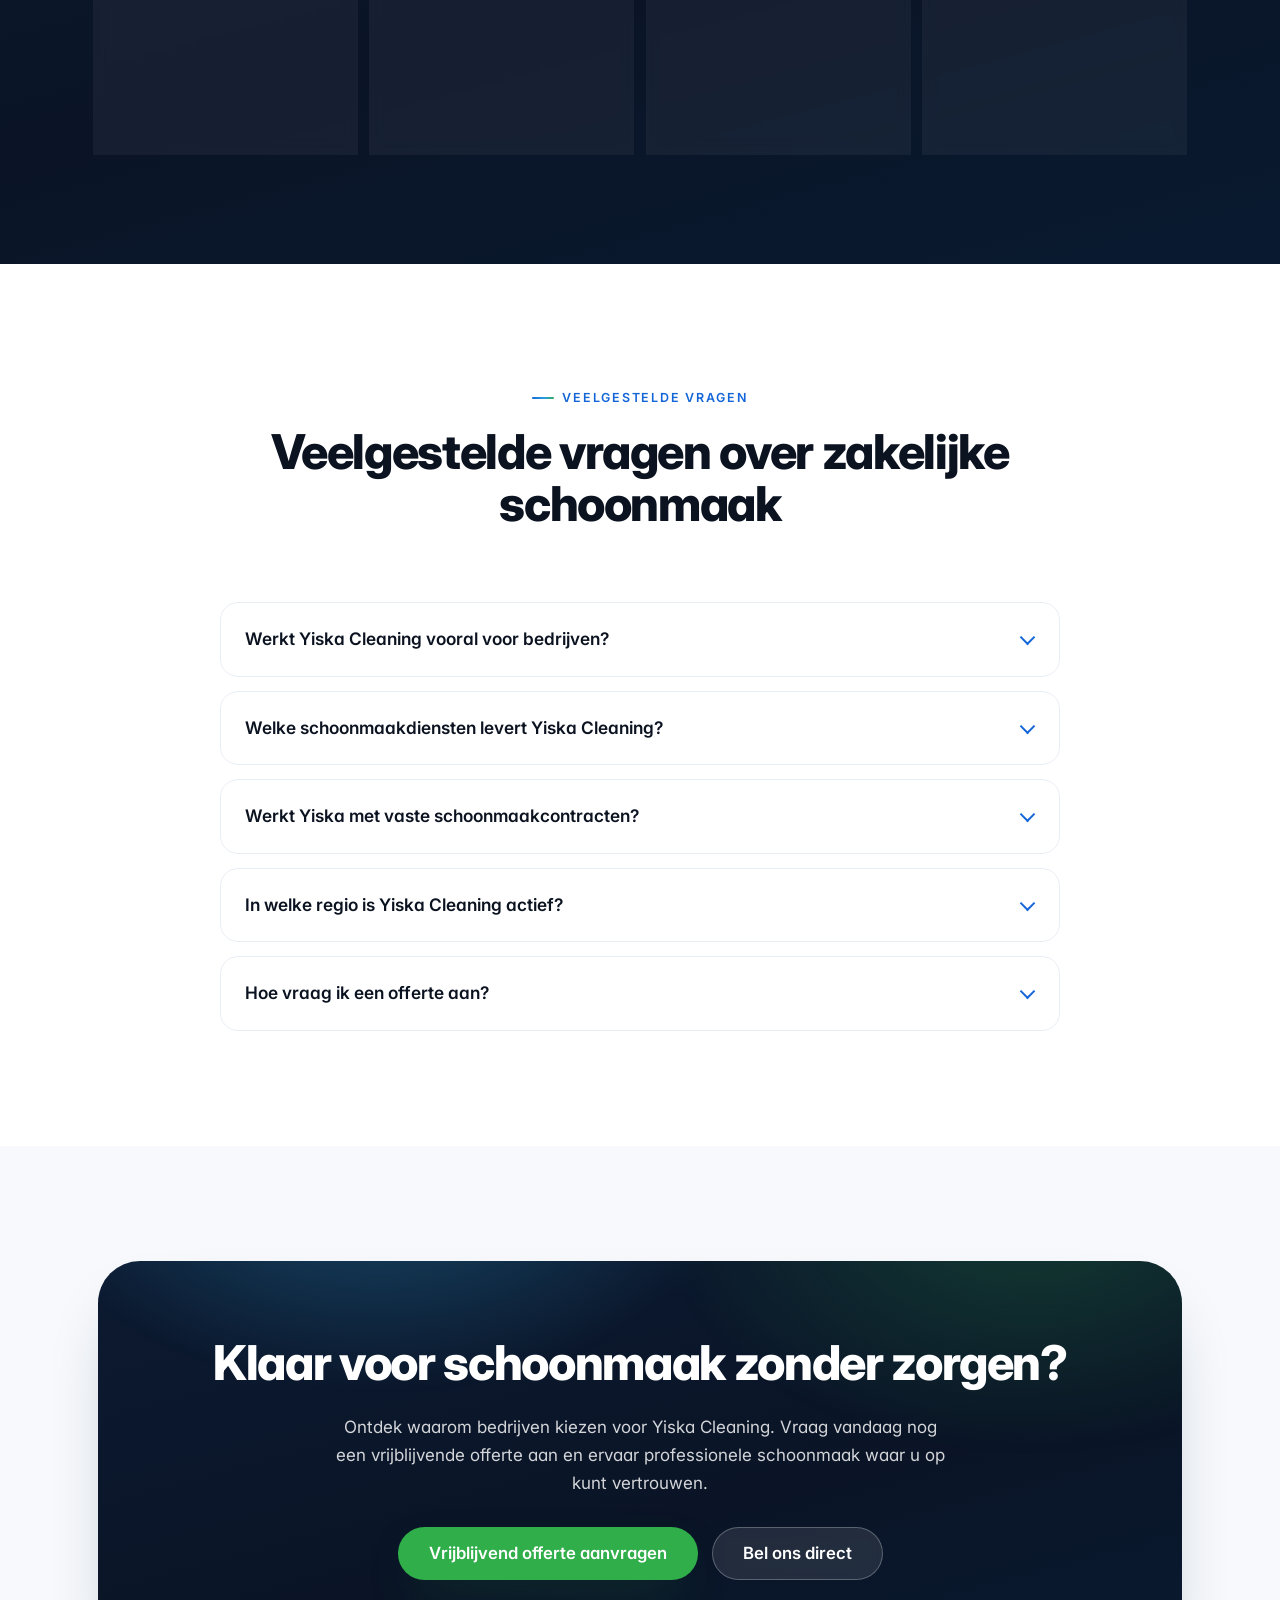
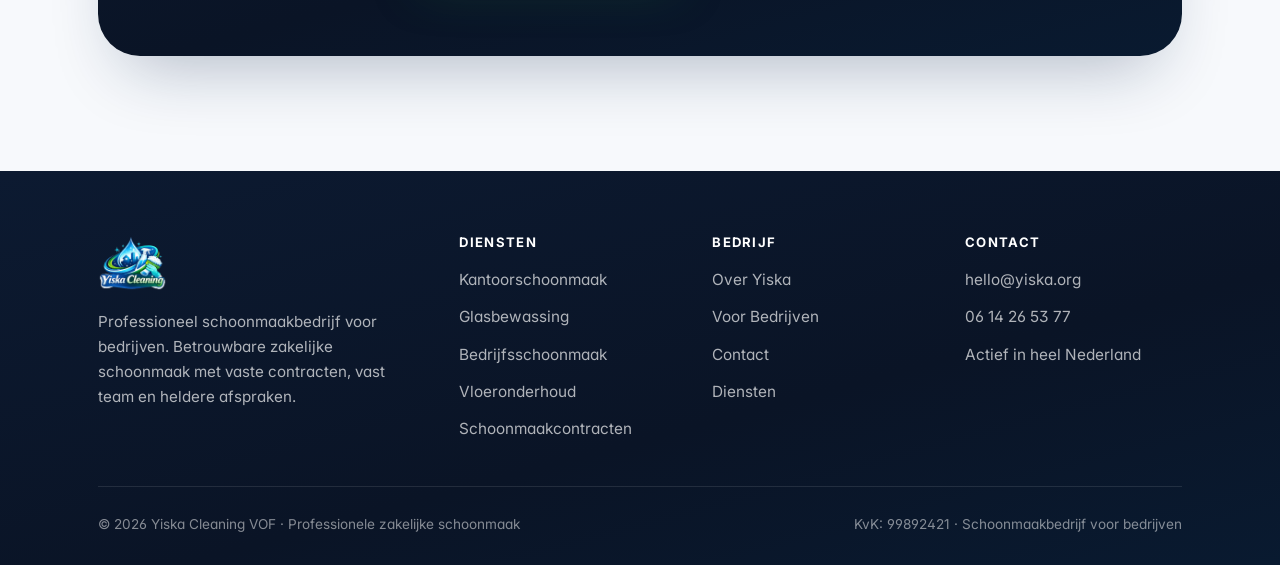
==== commit 2ba3a32a: "Waarom Yiska-tegels: cijfers verwijderd + gevulde merk-designkleur - Homepage 'Waarom Yiska?' 4 tege" ====
--- a/index.html
+++ b/index.html
@@ -190,23 +190,19 @@
           <p class="lead">Veel bedrijven kennen het: wisselende kwaliteit, onduidelijke afspraken en werk dat wordt afgeraffeld. Yiska Cleaning pakt het anders aan gestructureerd, transparant en consequent.</p>
         </div>
         <div class="grid grid--4">
-          <article class="card card--index reveal">
-            <span class="card__index">01</span>
+          <article class="card card--filled reveal">
             <h3>Betrouwbaar</h3>
             <p>Afspraak is afspraak. Wij komen wanneer afgesproken en leveren constante kwaliteit, week in, week uit.</p>
           </article>
-          <article class="card card--index reveal" data-delay="1">
-            <span class="card__index">02</span>
+          <article class="card card--filled reveal" data-delay="1">
             <h3>Continuïteit</h3>
             <p>Een vast team en een vast aanspreekpunt. Geen wisselende gezichten, wel een vertrouwd gevoel.</p>
           </article>
-          <article class="card card--index reveal" data-delay="2">
-            <span class="card__index">03</span>
+          <article class="card card--filled reveal" data-delay="2">
             <h3>Hoogwaardige kwaliteit</h3>
             <p>Professionele materialen, vaste werkmethodes en controles. Resultaat dat u en uw klanten zien.</p>
           </article>
-          <article class="card card--index reveal" data-delay="3">
-            <span class="card__index">04</span>
+          <article class="card card--filled reveal" data-delay="3">
             <h3>Heldere afspraken</h3>
             <p>Transparante offertes en duidelijke schoonmaakplannen. U weet altijd precies wat u krijgt.</p>
           </article>
--- a/assets/css/styles.css
+++ b/assets/css/styles.css
@@ -177,6 +177,14 @@
   -webkit-backdrop-filter: saturate(180%) blur(20px);
   border-bottom-color: var(--line);
 }
+/* Homepage: header versmelt met de hero bovenaan (transparant), ook op mobiel.
+   Bij scrollen wint .is-scrolled en wordt het glas-effect getoond. */
+body:has(.hero) .site-header:not(.is-scrolled) {
+  background: transparent;
+  -webkit-backdrop-filter: none;
+  backdrop-filter: none;
+  border-bottom-color: transparent;
+}
 .nav { display: flex; align-items: center; gap: 22px; height: var(--nav-h); }
 .nav__brand { display: flex; align-items: center; margin-right: auto; }
 .nav__brand img { height: 62px; width: auto; max-width: 220px; display: block; }
@@ -184,6 +192,7 @@
 .nav__brand-fallback { font-weight: 800; font-size: 1.15rem; letter-spacing: -.02em; color: var(--ink); }
 .nav__brand-fallback span { color: var(--green); }
 
+.nav__menu { display: flex; align-items: center; gap: 8px; }
 .nav__links { display: flex; align-items: center; gap: 2px; list-style: none; margin: 0; padding: 0; }
 .nav__links a { position: relative; display: inline-block; padding: 9px 14px; border-radius: 10px; font-size: .97rem; font-weight: 500; color: var(--ink-2); transition: color .2s, background .2s; }
 .nav__links a:hover { color: var(--ink); background: var(--bg-soft); }
@@ -215,7 +224,7 @@
 /* ==========================================================================
    Hero (home)
    ========================================================================== */
-.hero { position: relative; overflow: hidden; isolation: isolate; }
+.hero { position: relative; overflow: hidden; isolation: isolate; margin-top: calc(var(--nav-h) * -1); padding-top: var(--nav-h); }
 .hero::before {
   content: ""; position: absolute; inset: -20% -10% auto -10%; height: 120%; z-index: -2;
   background:
@@ -232,7 +241,7 @@
   mask-image: radial-gradient(120% 80% at 50% 0%, #000 35%, transparent 75%);
   opacity: .5;
 }
-.hero__grid { display: grid; grid-template-columns: 1.05fr .95fr; gap: clamp(32px, 5vw, 72px); align-items: center; padding-block: clamp(56px, 8vw, 120px); }
+.hero__grid { display: grid; grid-template-columns: 1.05fr .95fr; gap: clamp(32px, 5vw, 72px); align-items: center; padding-block: clamp(28px, 4vw, 56px) clamp(56px, 8vw, 120px); }
 .hero__title { margin-bottom: 22px; }
 .hero__sub { font-size: clamp(1.12rem, 1.7vw, 1.4rem); color: var(--muted); max-width: 40ch; line-height: 1.55; }
 .hero__cta { margin-top: 34px; }
@@ -369,6 +378,20 @@
 .card--index .card__more { margin-top: auto; padding-top: 20px; font-weight: 600; }
 .card--index .card__more a { color: var(--brand-700); }
 .card--index .card__more a:hover { color: var(--brand); }
+
+/* Gevulde tegels (Waarom Yiska): volledige merk-designkleur, witte tekst */
+.card--filled {
+  padding: 34px;
+  background: var(--grad-brand);
+  border-color: transparent;
+  color: #fff;
+  box-shadow: var(--sh-md);
+}
+.card--filled::before { content: none; }
+.card--filled h3 { color: #fff; }
+.card--filled p { color: rgba(255, 255, 255, .92); margin: 0; }
+.card--filled:hover { box-shadow: var(--sh-lg); }
+@media (max-width: 620px) { .card--filled { padding: 28px 26px; } }
 
 /* Why-list */
 .why-list { list-style: none; margin: 0; padding: 0; display: grid; gap: 18px; }
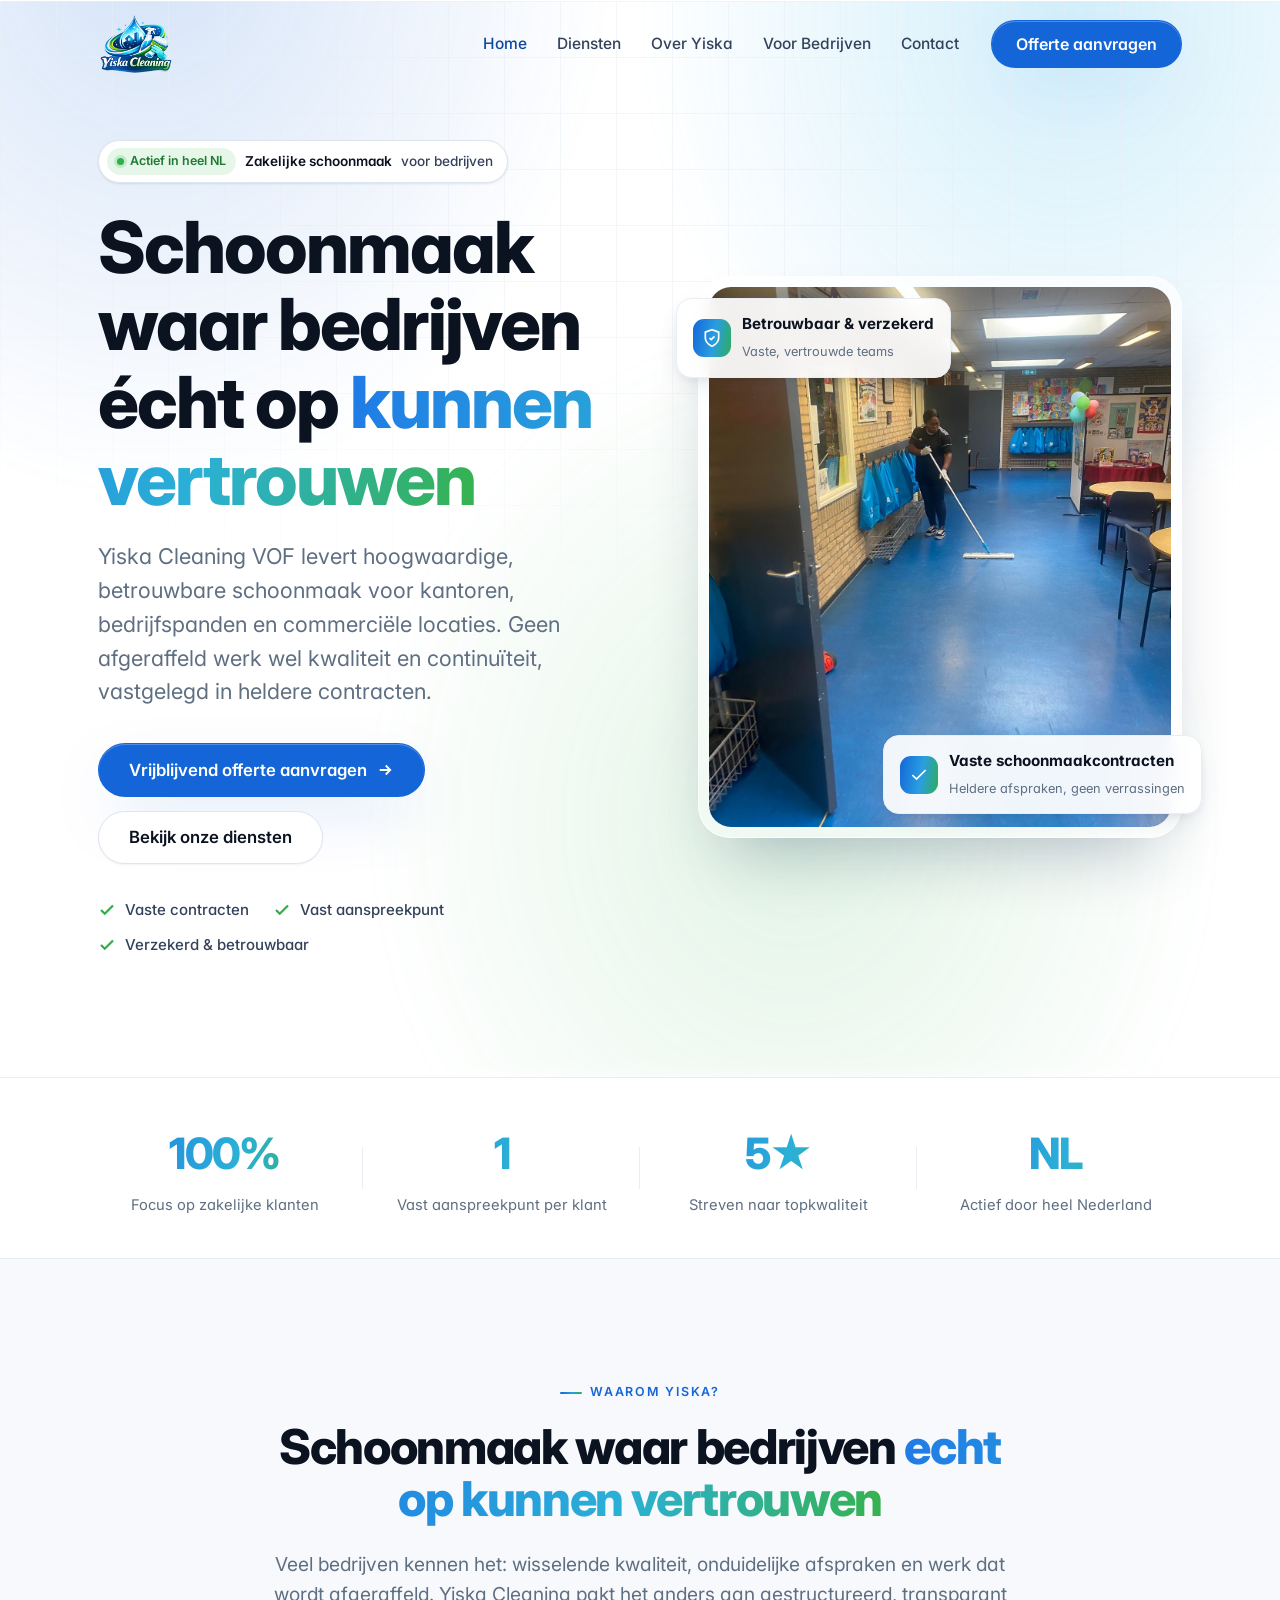
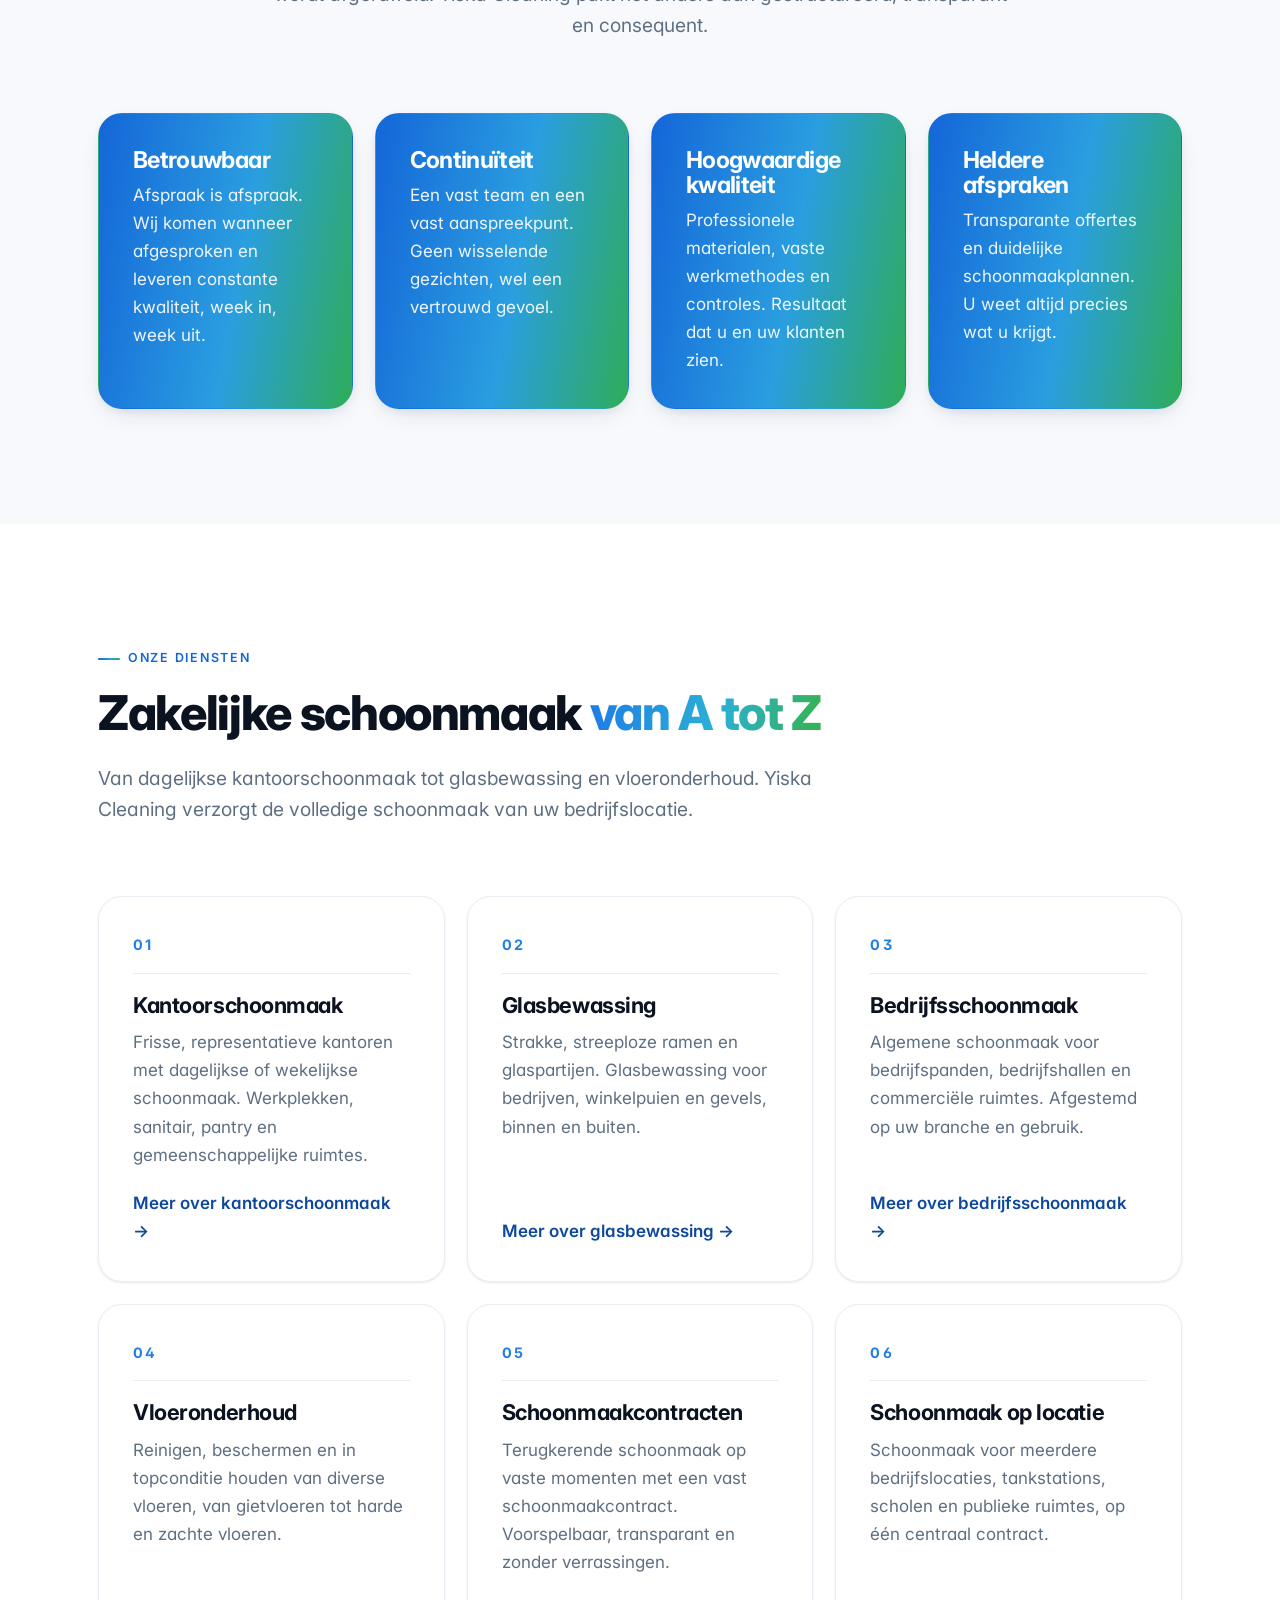
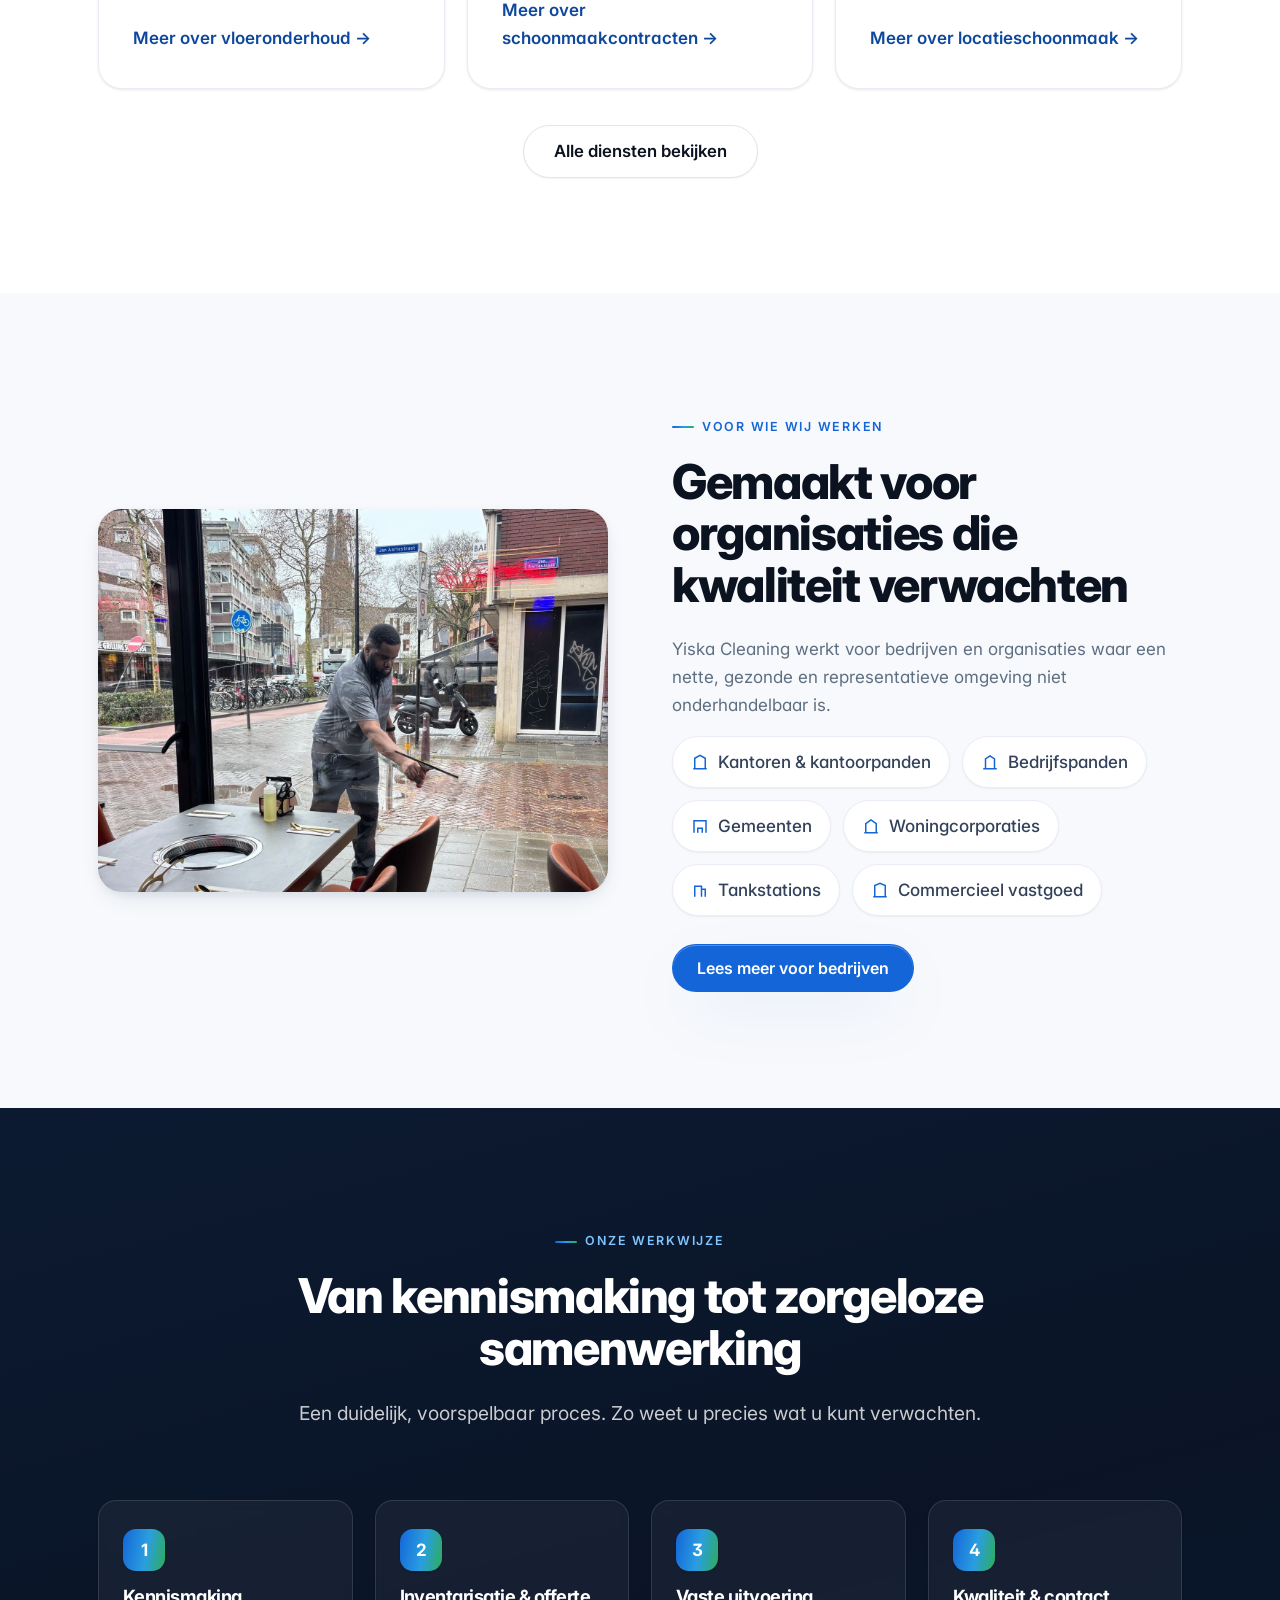
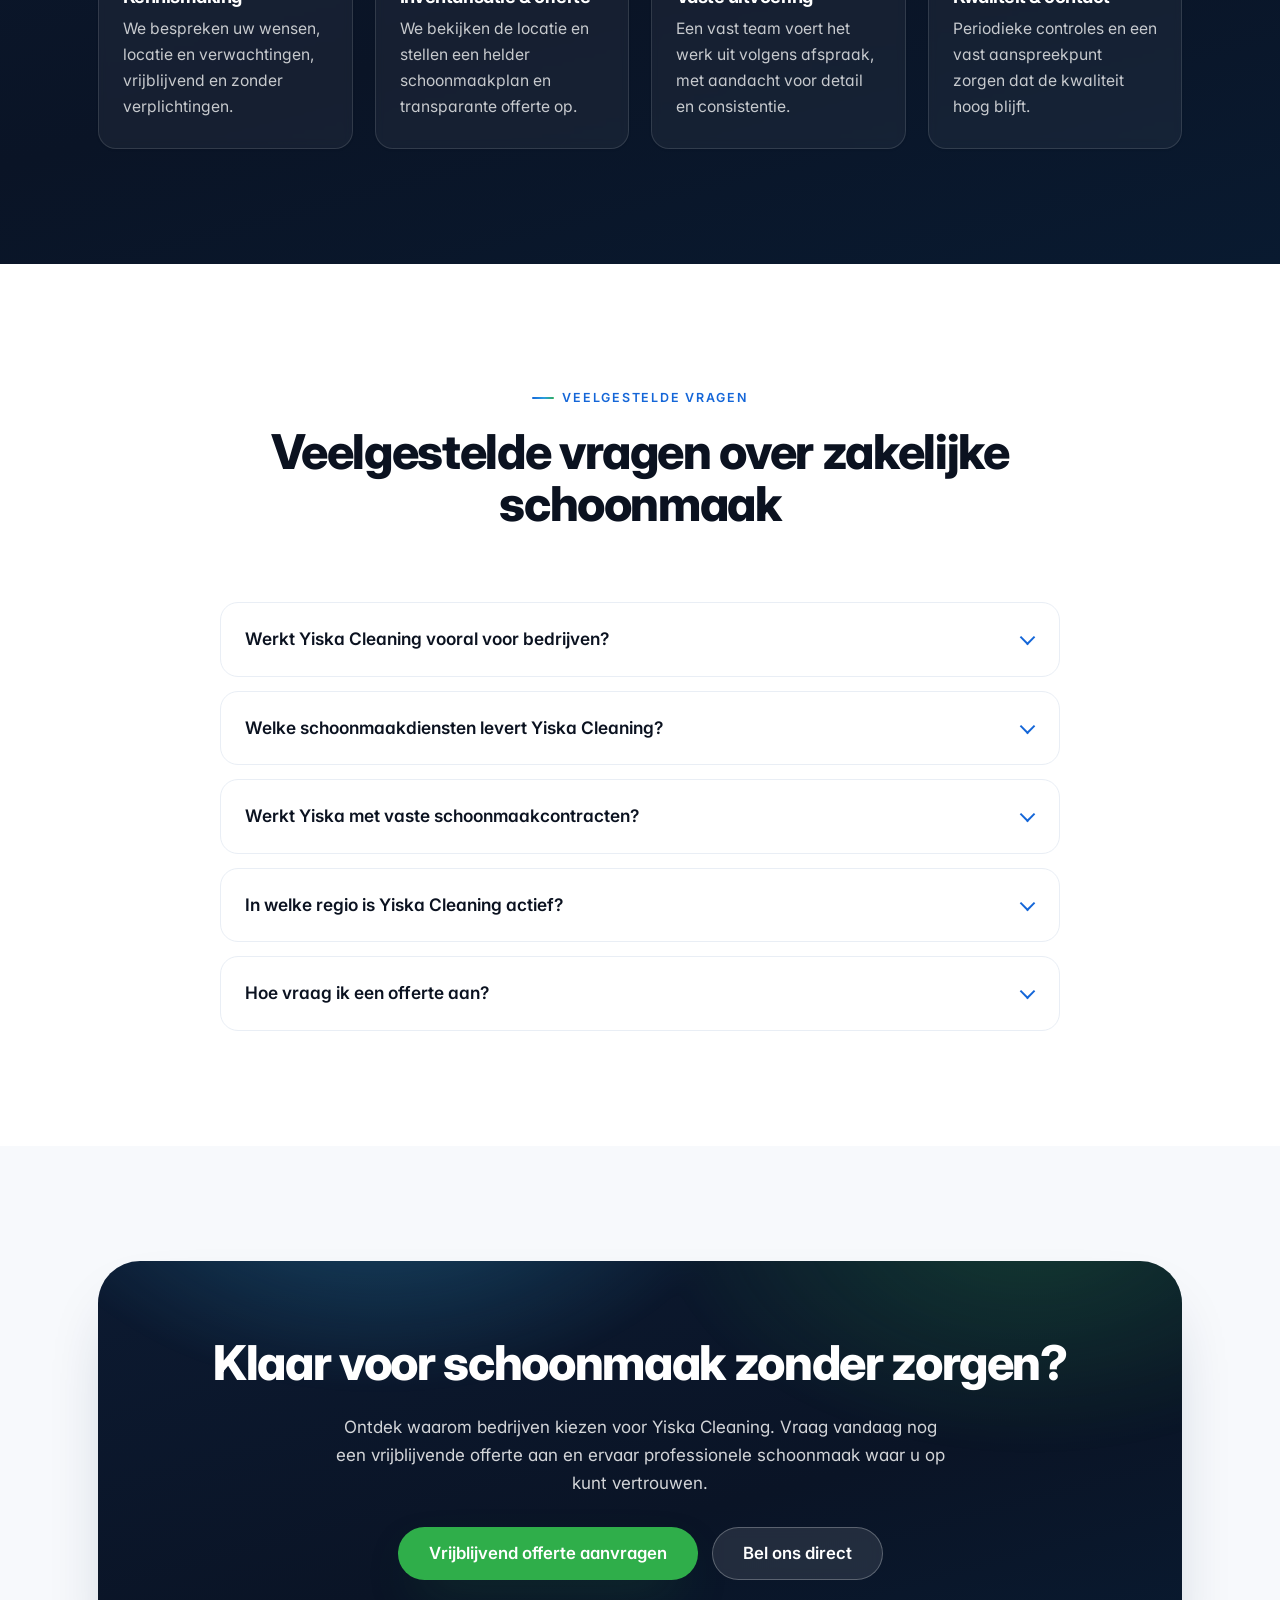
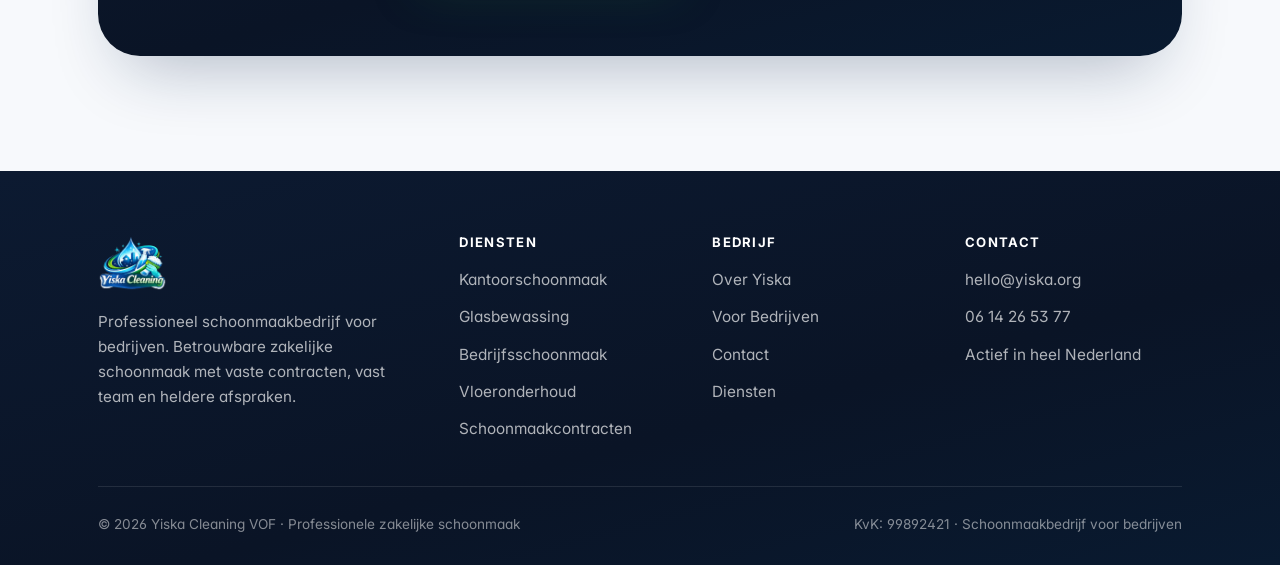
==== commit 6067afc0: "Homepage: houd 'A tot Z' op een regel (vaste spaties) in dienstenkop" ====
--- a/index.html
+++ b/index.html
@@ -215,7 +215,7 @@
       <div class="container">
         <div class="section-head reveal">
           <span class="eyebrow">Onze diensten</span>
-          <h2 id="diensten-h">Zakelijke schoonmaak <span class="grad-text">van A tot Z</span></h2>
+          <h2 id="diensten-h">Zakelijke schoonmaak <span class="grad-text">van A&nbsp;tot&nbsp;Z</span></h2>
           <p class="lead">Van dagelijkse kantoorschoonmaak tot glasbewassing en vloeronderhoud. Yiska Cleaning verzorgt de volledige schoonmaak van uw bedrijfslocatie.</p>
         </div>
         <div class="grid grid--3">
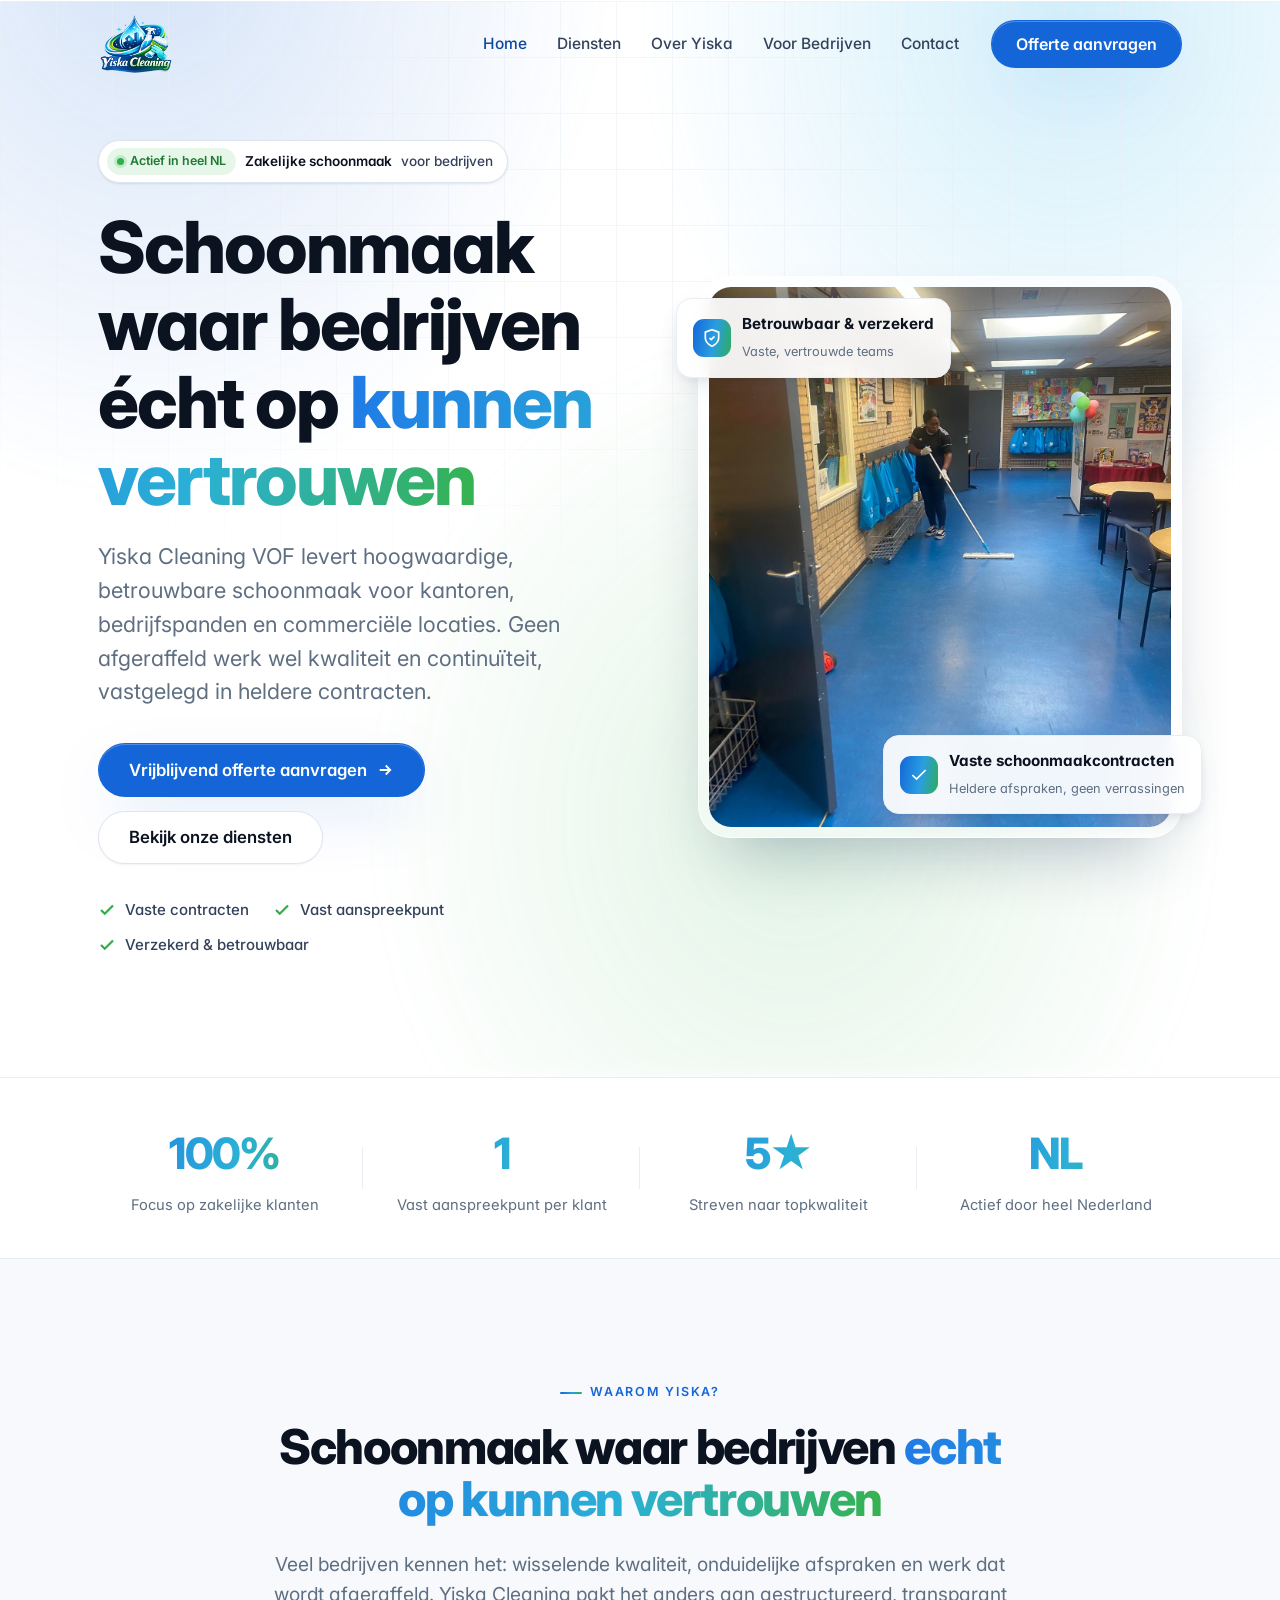
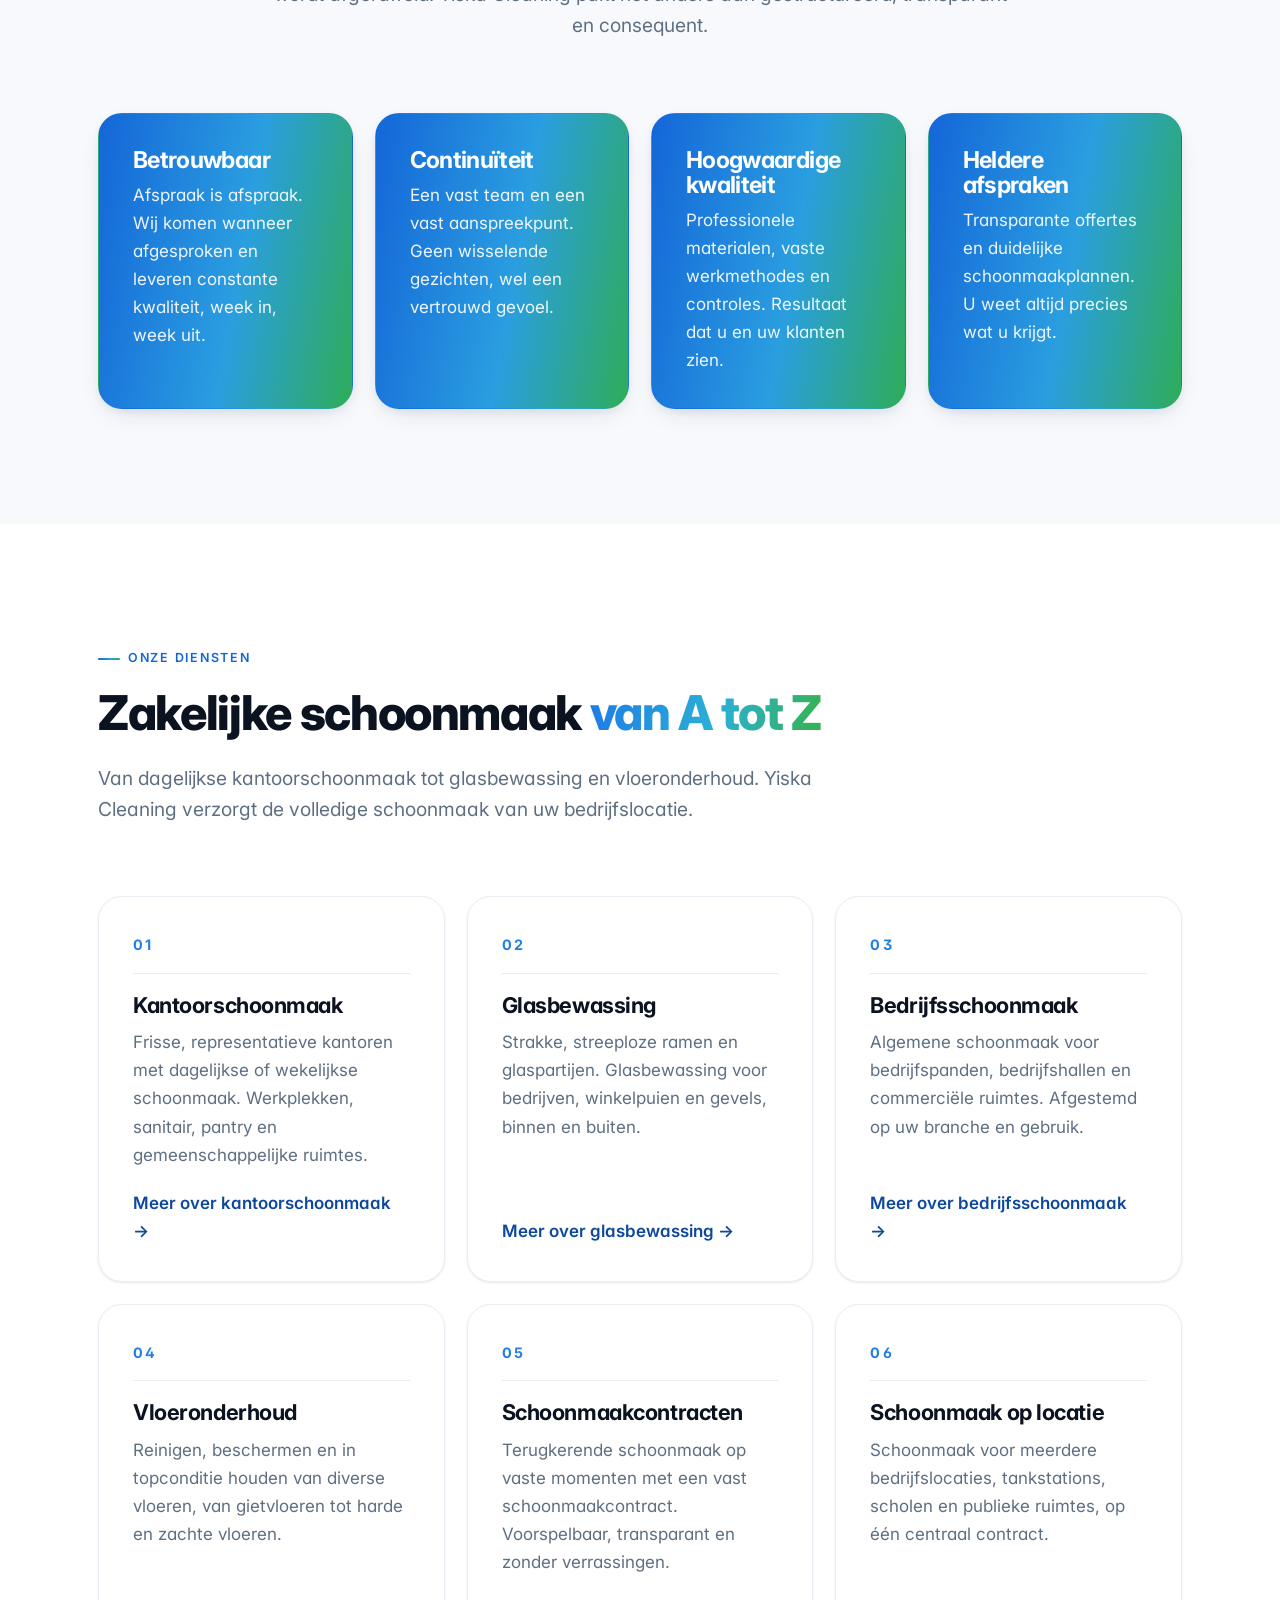
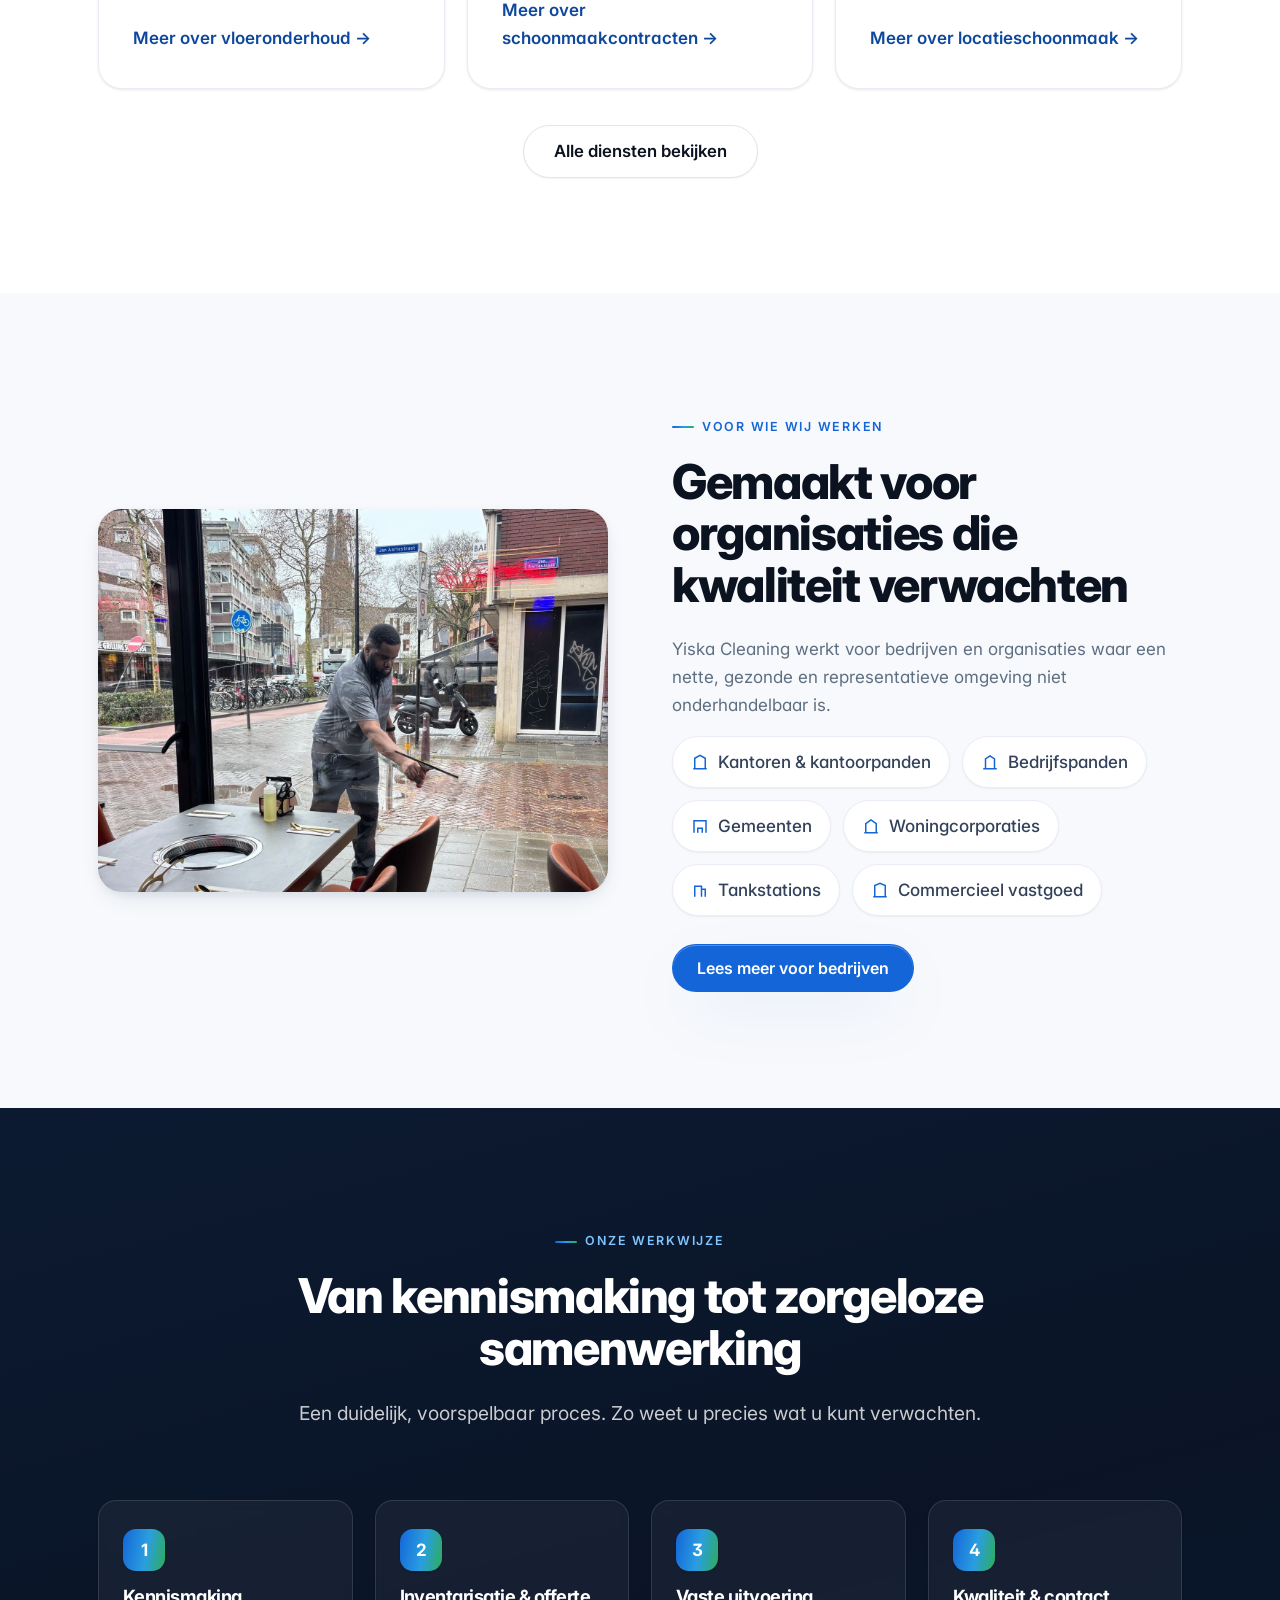
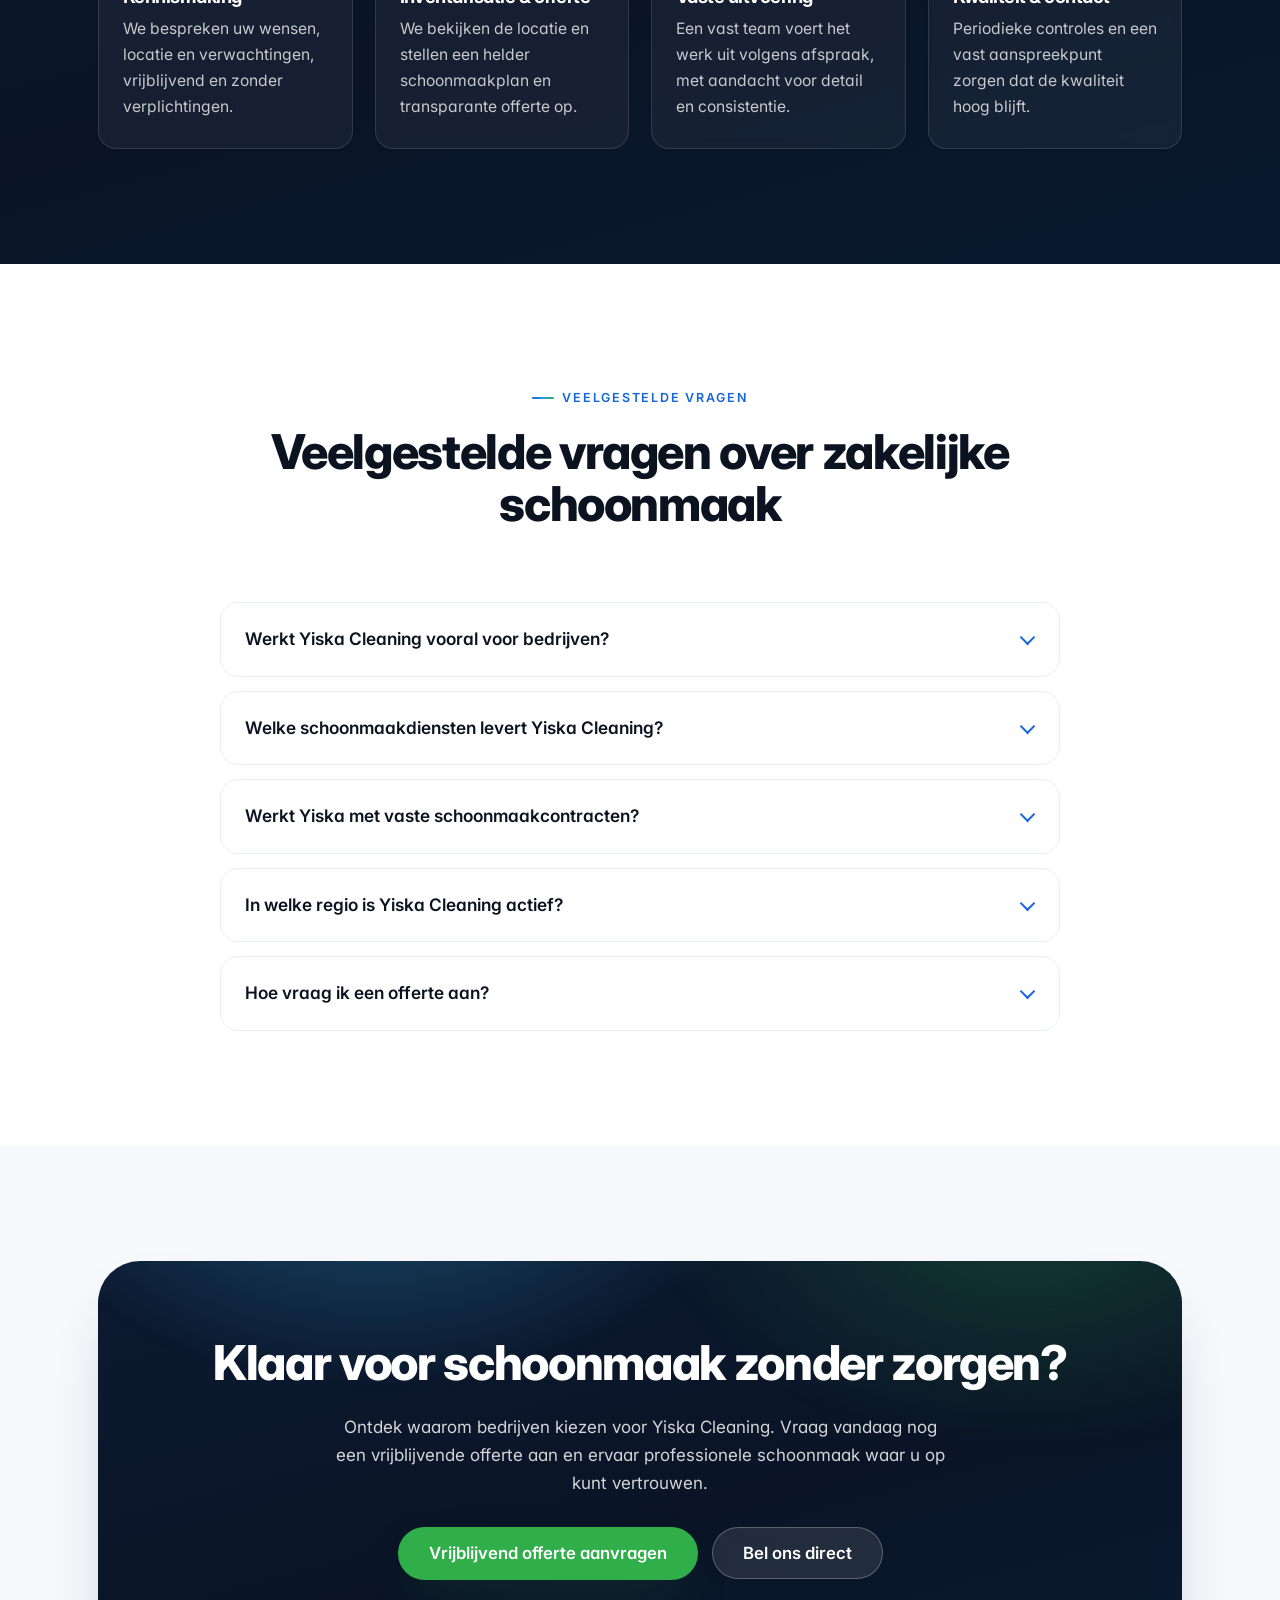
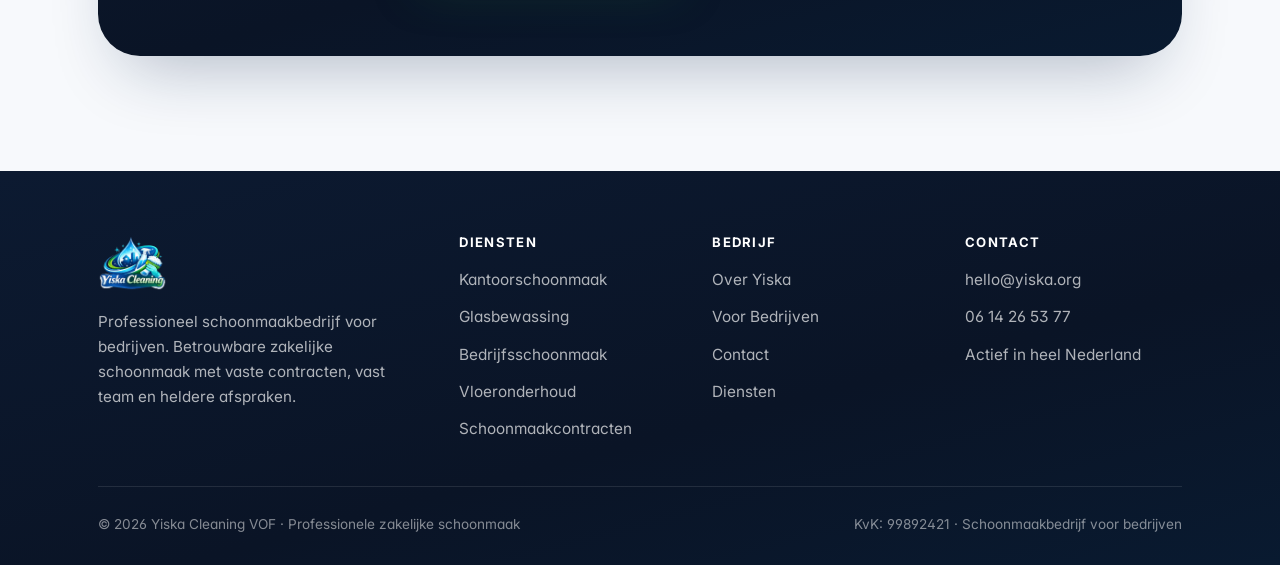
==== commit 8b820adc: "Homepage: volledige dienstenkop op een regel op desktop (nowrap vanaf 760px)" ====
--- a/index.html
+++ b/index.html
@@ -215,7 +215,7 @@
       <div class="container">
         <div class="section-head reveal">
           <span class="eyebrow">Onze diensten</span>
-          <h2 id="diensten-h">Zakelijke schoonmaak <span class="grad-text">van A&nbsp;tot&nbsp;Z</span></h2>
+          <h2 id="diensten-h">Zakelijke schoonmaak <span class="grad-text">van A tot Z</span></h2>
           <p class="lead">Van dagelijkse kantoorschoonmaak tot glasbewassing en vloeronderhoud. Yiska Cleaning verzorgt de volledige schoonmaak van uw bedrijfslocatie.</p>
         </div>
         <div class="grid grid--3">
--- a/assets/css/styles.css
+++ b/assets/css/styles.css
@@ -541,3 +541,6 @@
 
 .mt-0 { margin-top: 0; }
 .center { text-align: center; }
+
+/* Homepage dienstenkop op één regel vanaf tablet/desktop */
+@media (min-width: 760px) { #diensten-h { white-space: nowrap; } }
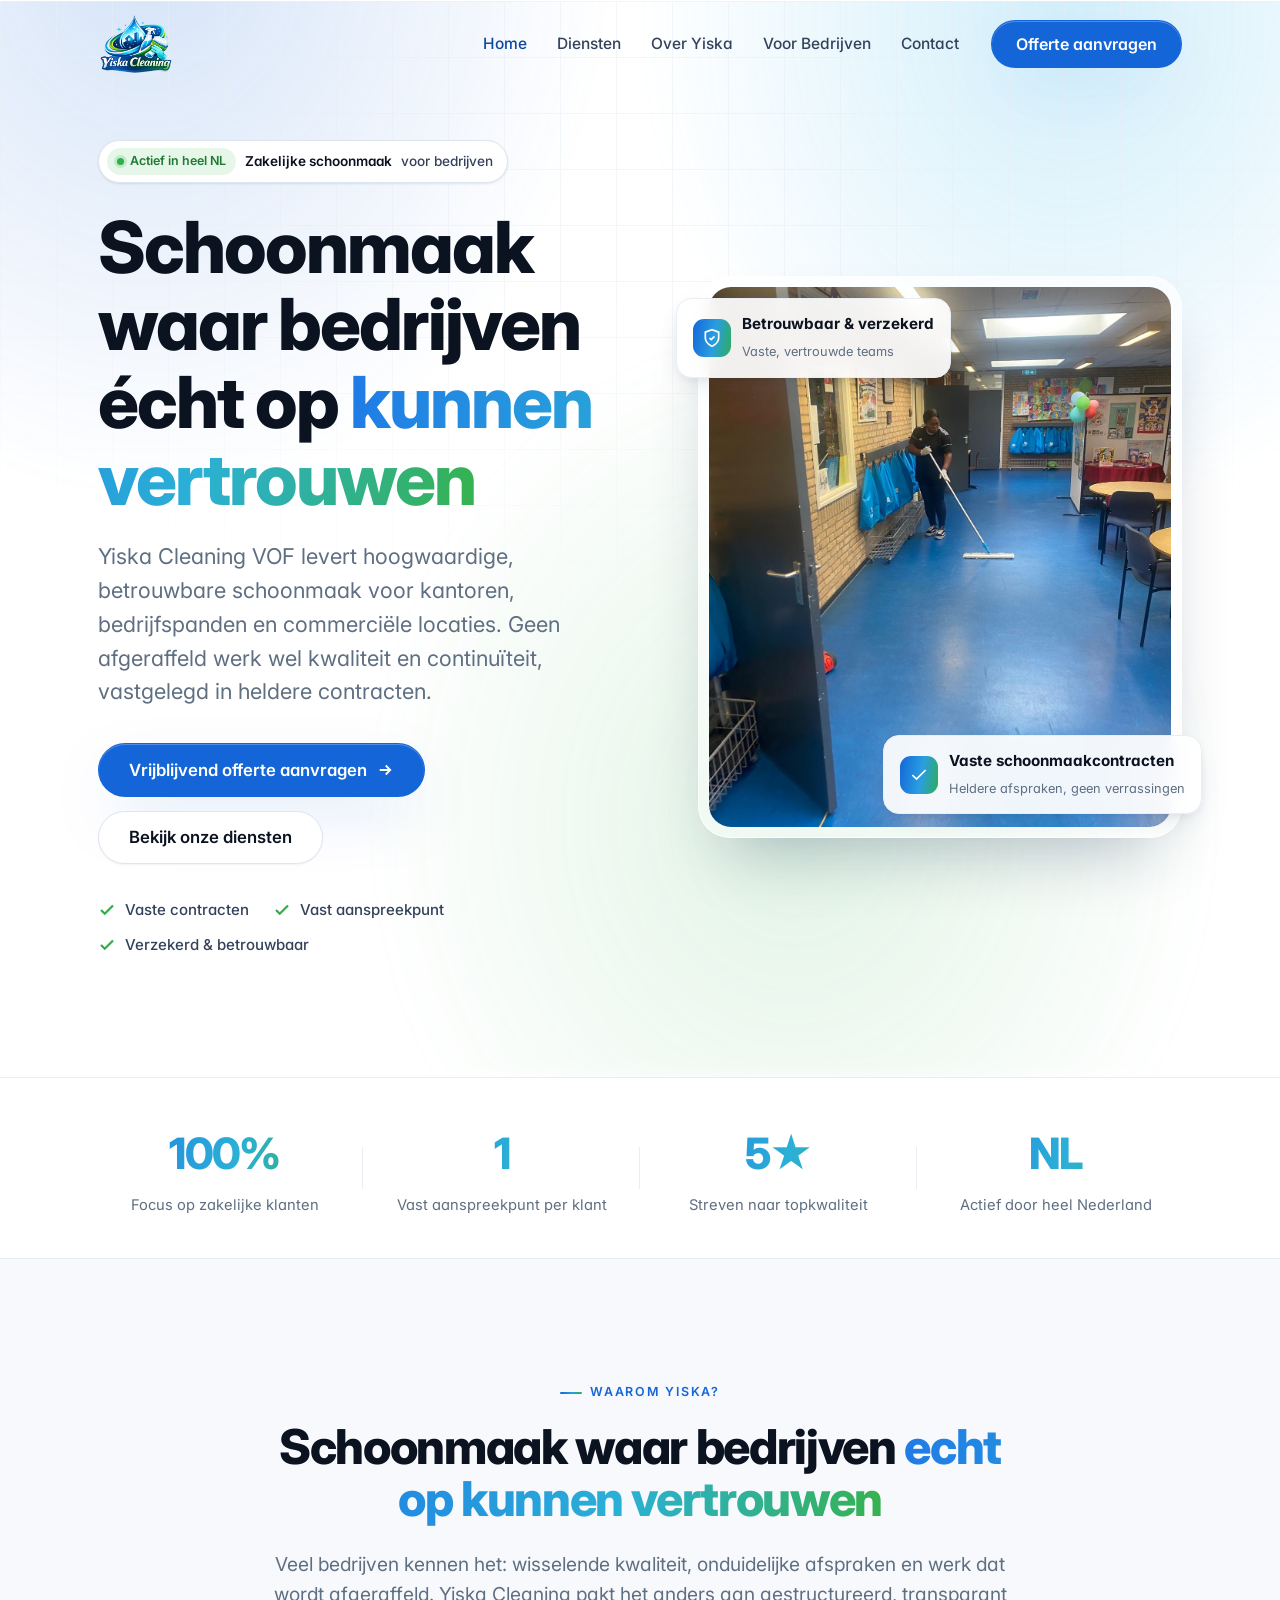
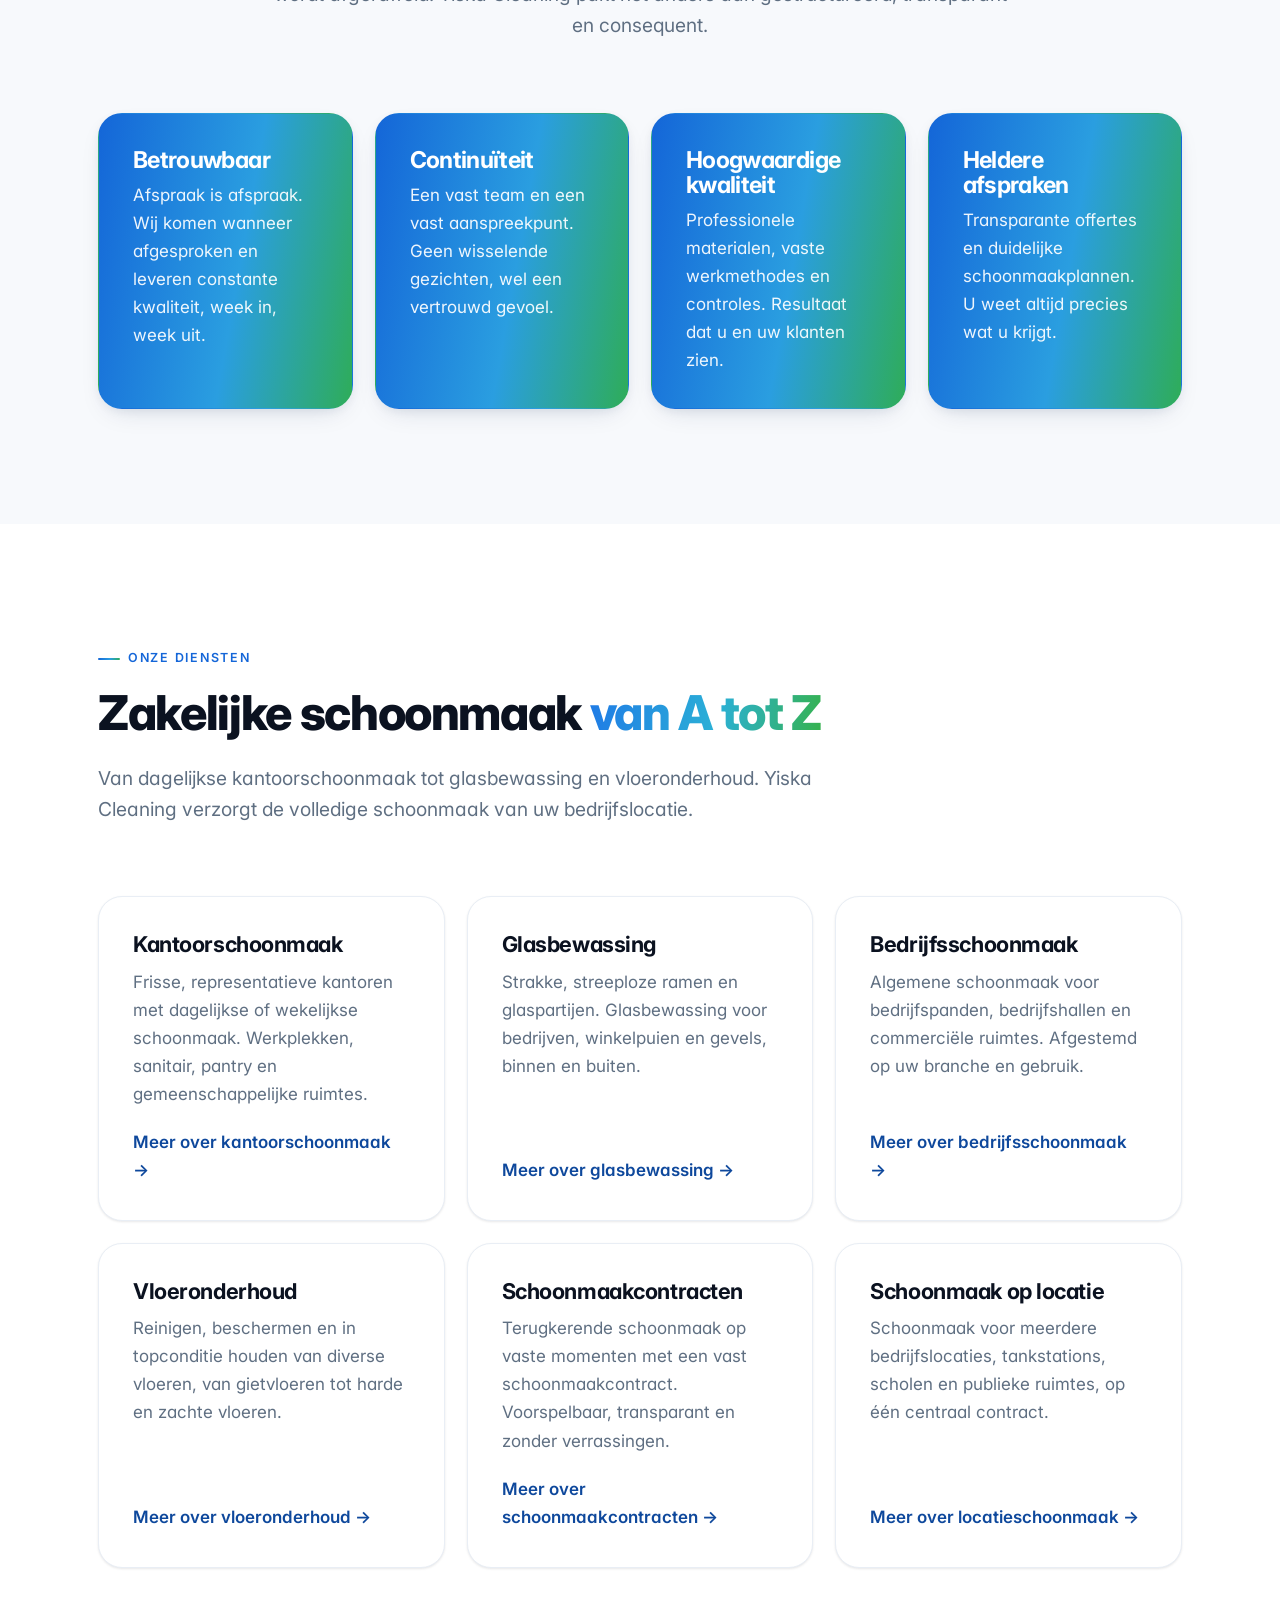
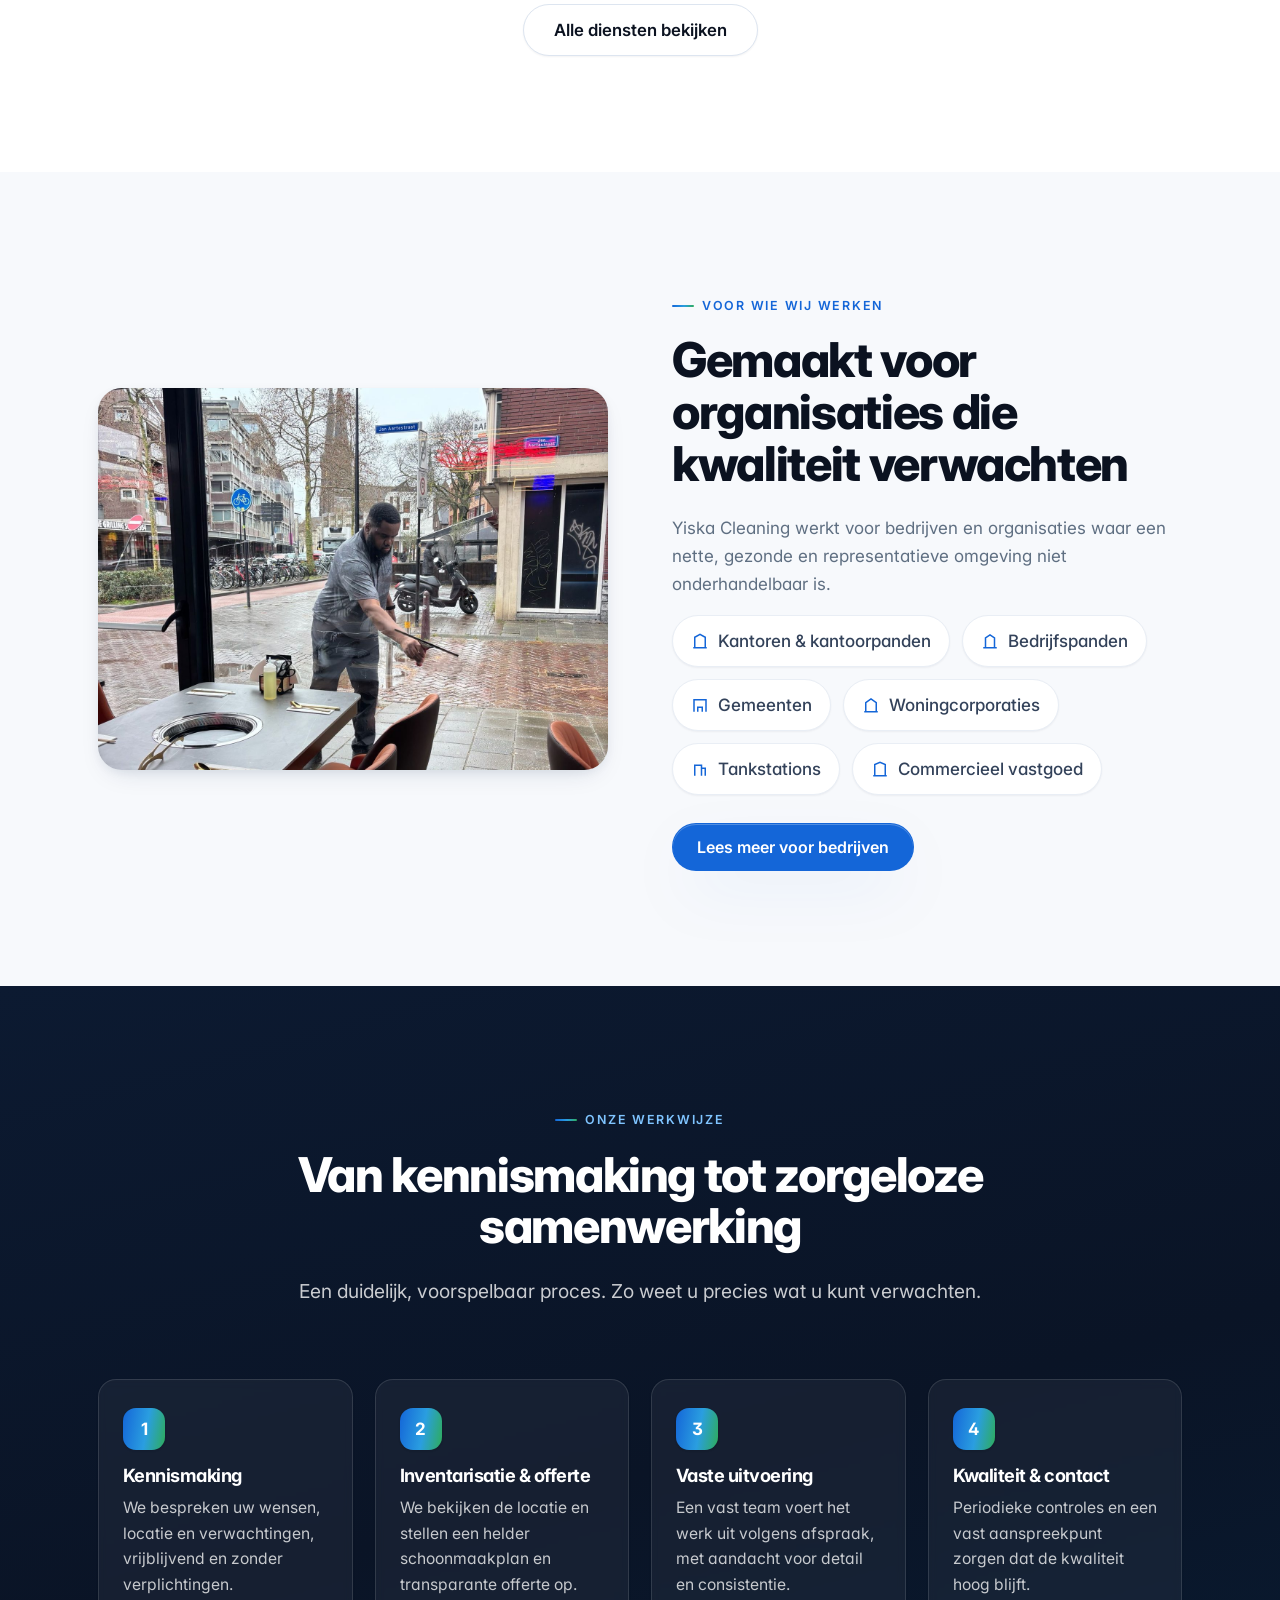
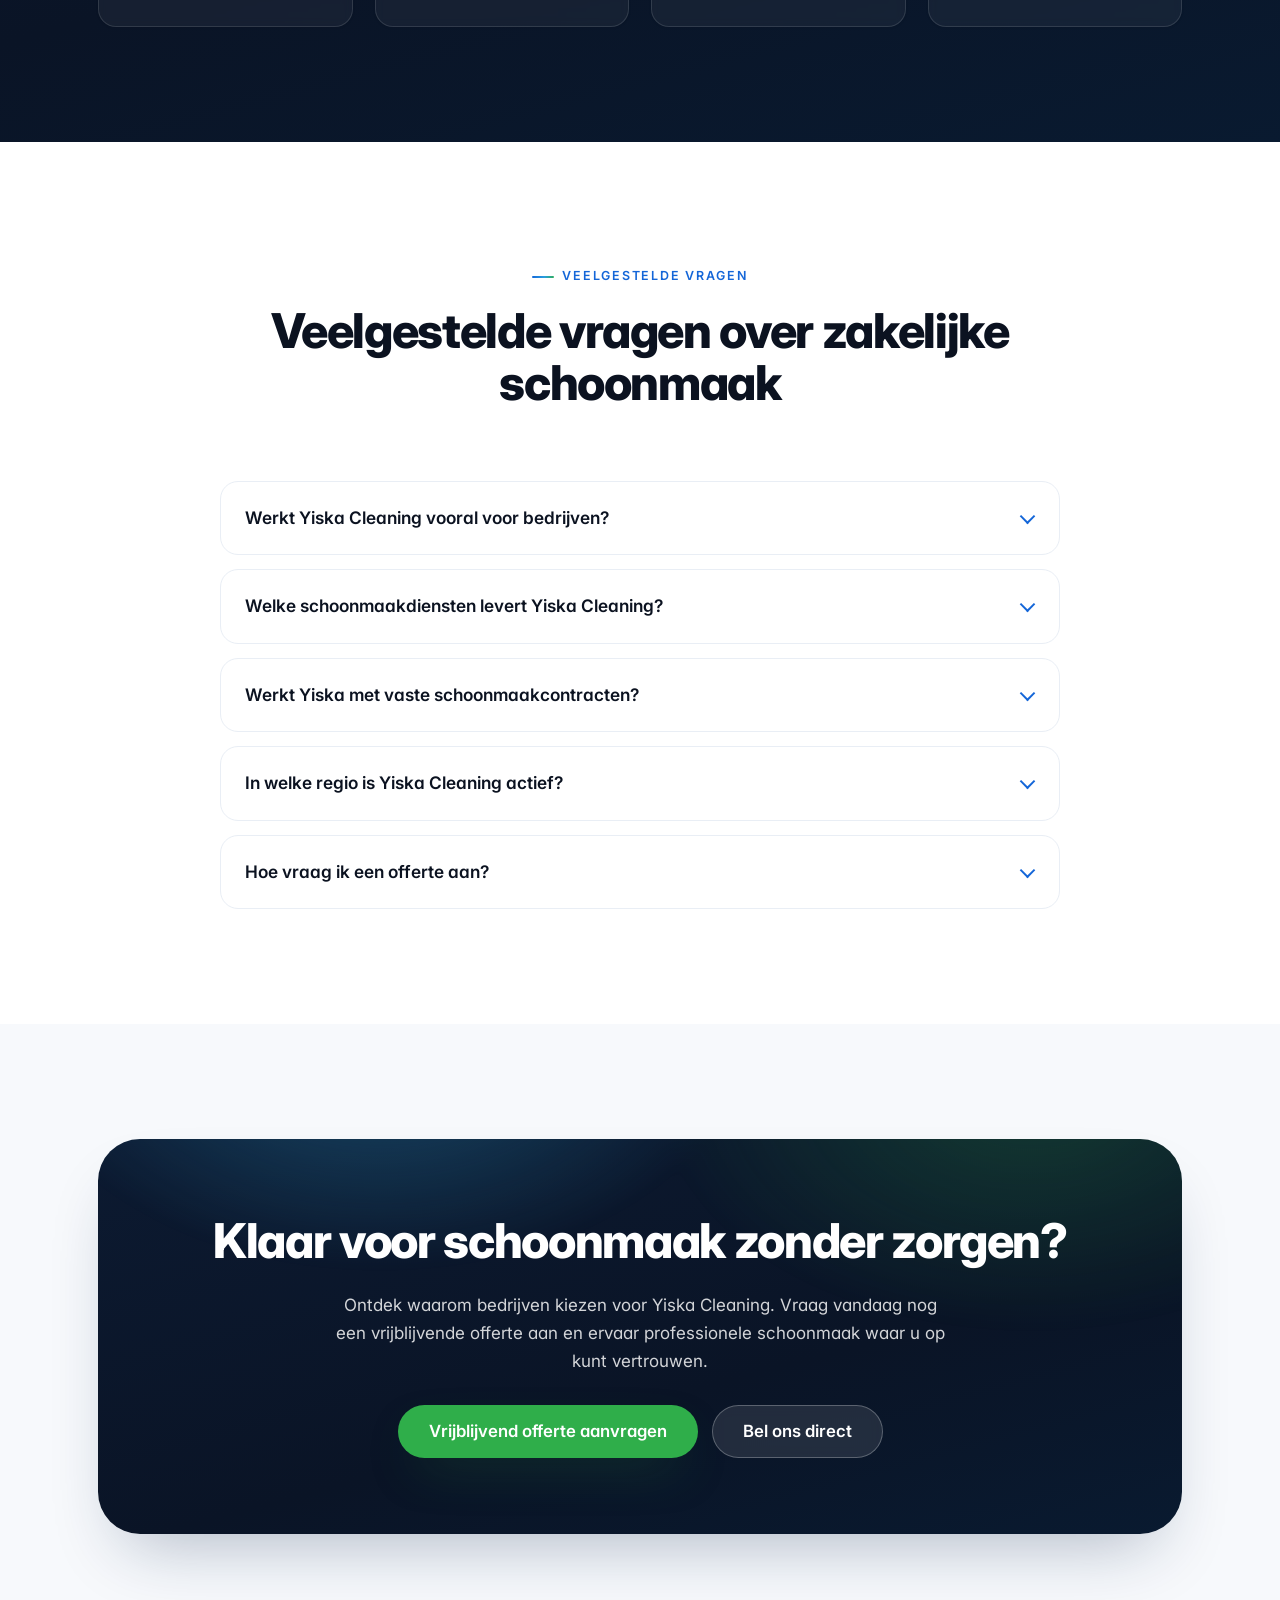
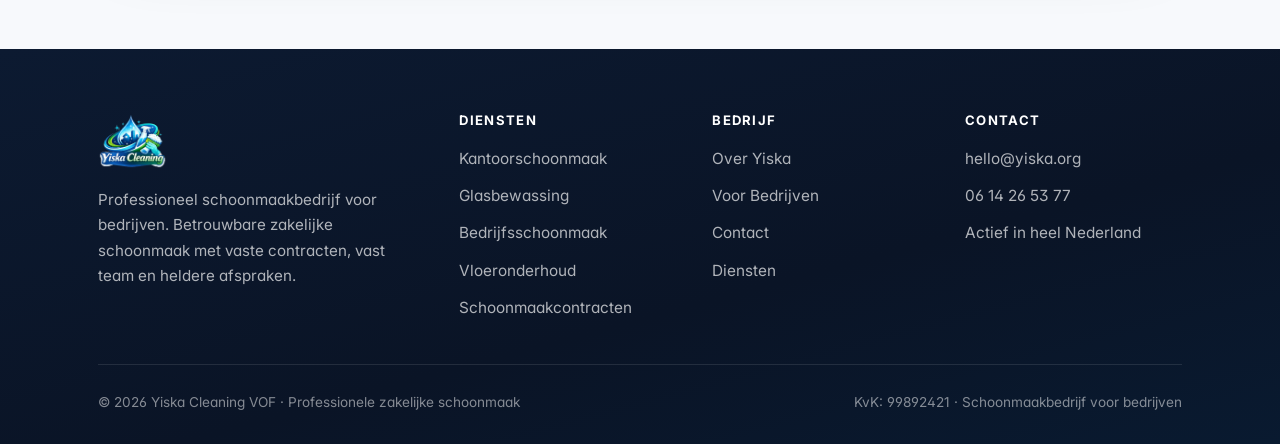
==== commit adede1c7: "Homepage Onze Diensten: nummers weg + hele tegel klikbaar naar dienst-sectie - 6 dienstentegels: num" ====
--- a/index.html
+++ b/index.html
@@ -219,42 +219,36 @@
           <p class="lead">Van dagelijkse kantoorschoonmaak tot glasbewassing en vloeronderhoud. Yiska Cleaning verzorgt de volledige schoonmaak van uw bedrijfslocatie.</p>
         </div>
         <div class="grid grid--3">
-          <article class="card card--index reveal">
-            <span class="card__index">01</span>
+          <a class="card card--link reveal" href="diensten.html#kantoorschoonmaak">
             <h3>Kantoorschoonmaak</h3>
             <p>Frisse, representatieve kantoren met dagelijkse of wekelijkse schoonmaak. Werkplekken, sanitair, pantry en gemeenschappelijke ruimtes.</p>
-            <p class="card__more"><a href="diensten.html#kantoorschoonmaak">Meer over kantoorschoonmaak →</a></p>
-          </article>
-          <article class="card card--index reveal" data-delay="1">
-            <span class="card__index">02</span>
+            <span class="card__more">Meer over kantoorschoonmaak →</span>
+          </a>
+          <a class="card card--link reveal" data-delay="1" href="diensten.html#glasbewassing">
             <h3>Glasbewassing</h3>
             <p>Strakke, streeploze ramen en glaspartijen. Glasbewassing voor bedrijven, winkelpuien en gevels, binnen en buiten.</p>
-            <p class="card__more"><a href="diensten.html#glasbewassing">Meer over glasbewassing →</a></p>
-          </article>
-          <article class="card card--index reveal" data-delay="2">
-            <span class="card__index">03</span>
+            <span class="card__more">Meer over glasbewassing →</span>
+          </a>
+          <a class="card card--link reveal" data-delay="2" href="diensten.html#bedrijfsschoonmaak">
             <h3>Bedrijfsschoonmaak</h3>
             <p>Algemene schoonmaak voor bedrijfspanden, bedrijfshallen en commerciële ruimtes. Afgestemd op uw branche en gebruik.</p>
-            <p class="card__more"><a href="diensten.html#bedrijfsschoonmaak">Meer over bedrijfsschoonmaak →</a></p>
-          </article>
-          <article class="card card--index reveal">
-            <span class="card__index">04</span>
+            <span class="card__more">Meer over bedrijfsschoonmaak →</span>
+          </a>
+          <a class="card card--link reveal" href="diensten.html#vloeronderhoud">
             <h3>Vloeronderhoud</h3>
             <p>Reinigen, beschermen en in topconditie houden van diverse vloeren, van gietvloeren tot harde en zachte vloeren.</p>
-            <p class="card__more"><a href="diensten.html#vloeronderhoud">Meer over vloeronderhoud →</a></p>
-          </article>
-          <article class="card card--index reveal" data-delay="1">
-            <span class="card__index">05</span>
+            <span class="card__more">Meer over vloeronderhoud →</span>
+          </a>
+          <a class="card card--link reveal" data-delay="1" href="diensten.html#schoonmaakcontract">
             <h3>Schoonmaakcontracten</h3>
             <p>Terugkerende schoonmaak op vaste momenten met een vast schoonmaakcontract. Voorspelbaar, transparant en zonder verrassingen.</p>
-            <p class="card__more"><a href="diensten.html#schoonmaakcontract">Meer over schoonmaakcontracten →</a></p>
-          </article>
-          <article class="card card--index reveal" data-delay="2">
-            <span class="card__index">06</span>
+            <span class="card__more">Meer over schoonmaakcontracten →</span>
+          </a>
+          <a class="card card--link reveal" data-delay="2" href="diensten.html#locaties">
             <h3>Schoonmaak op locatie</h3>
             <p>Schoonmaak voor meerdere bedrijfslocaties, tankstations, scholen en publieke ruimtes, op één centraal contract.</p>
-            <p class="card__more"><a href="diensten.html#locaties">Meer over locatieschoonmaak →</a></p>
-          </article>
+            <span class="card__more">Meer over locatieschoonmaak →</span>
+          </a>
         </div>
         <div class="btn-row center" style="margin-top:36px"><a class="btn btn--ghost btn--lg" href="diensten.html">Alle diensten bekijken</a></div>
       </div>
--- a/assets/css/styles.css
+++ b/assets/css/styles.css
@@ -393,6 +393,14 @@
 .card--filled:hover { box-shadow: var(--sh-lg); }
 @media (max-width: 620px) { .card--filled { padding: 28px 26px; } }
 
+/* Volledig klikbare tegels (Onze Diensten op de homepage) */
+.card--link { padding: 36px 34px; display: flex; flex-direction: column; text-decoration: none; }
+.card--link h3 { font-size: clamp(1.25rem, 1.7vw, 1.45rem); margin-bottom: .5em; letter-spacing: -.02em; color: var(--ink); }
+.card--link p { color: var(--muted); margin: 0; }
+.card--link .card__more { margin-top: auto; padding-top: 20px; font-weight: 600; color: var(--brand-700); transition: color .2s, letter-spacing .2s; }
+.card--link:hover .card__more { color: var(--brand); }
+@media (max-width: 620px) { .card--link { padding: 30px 26px; } }
+
 /* Why-list */
 .why-list { list-style: none; margin: 0; padding: 0; display: grid; gap: 18px; }
 .why-list li { display: flex; gap: 14px; align-items: flex-start; }
